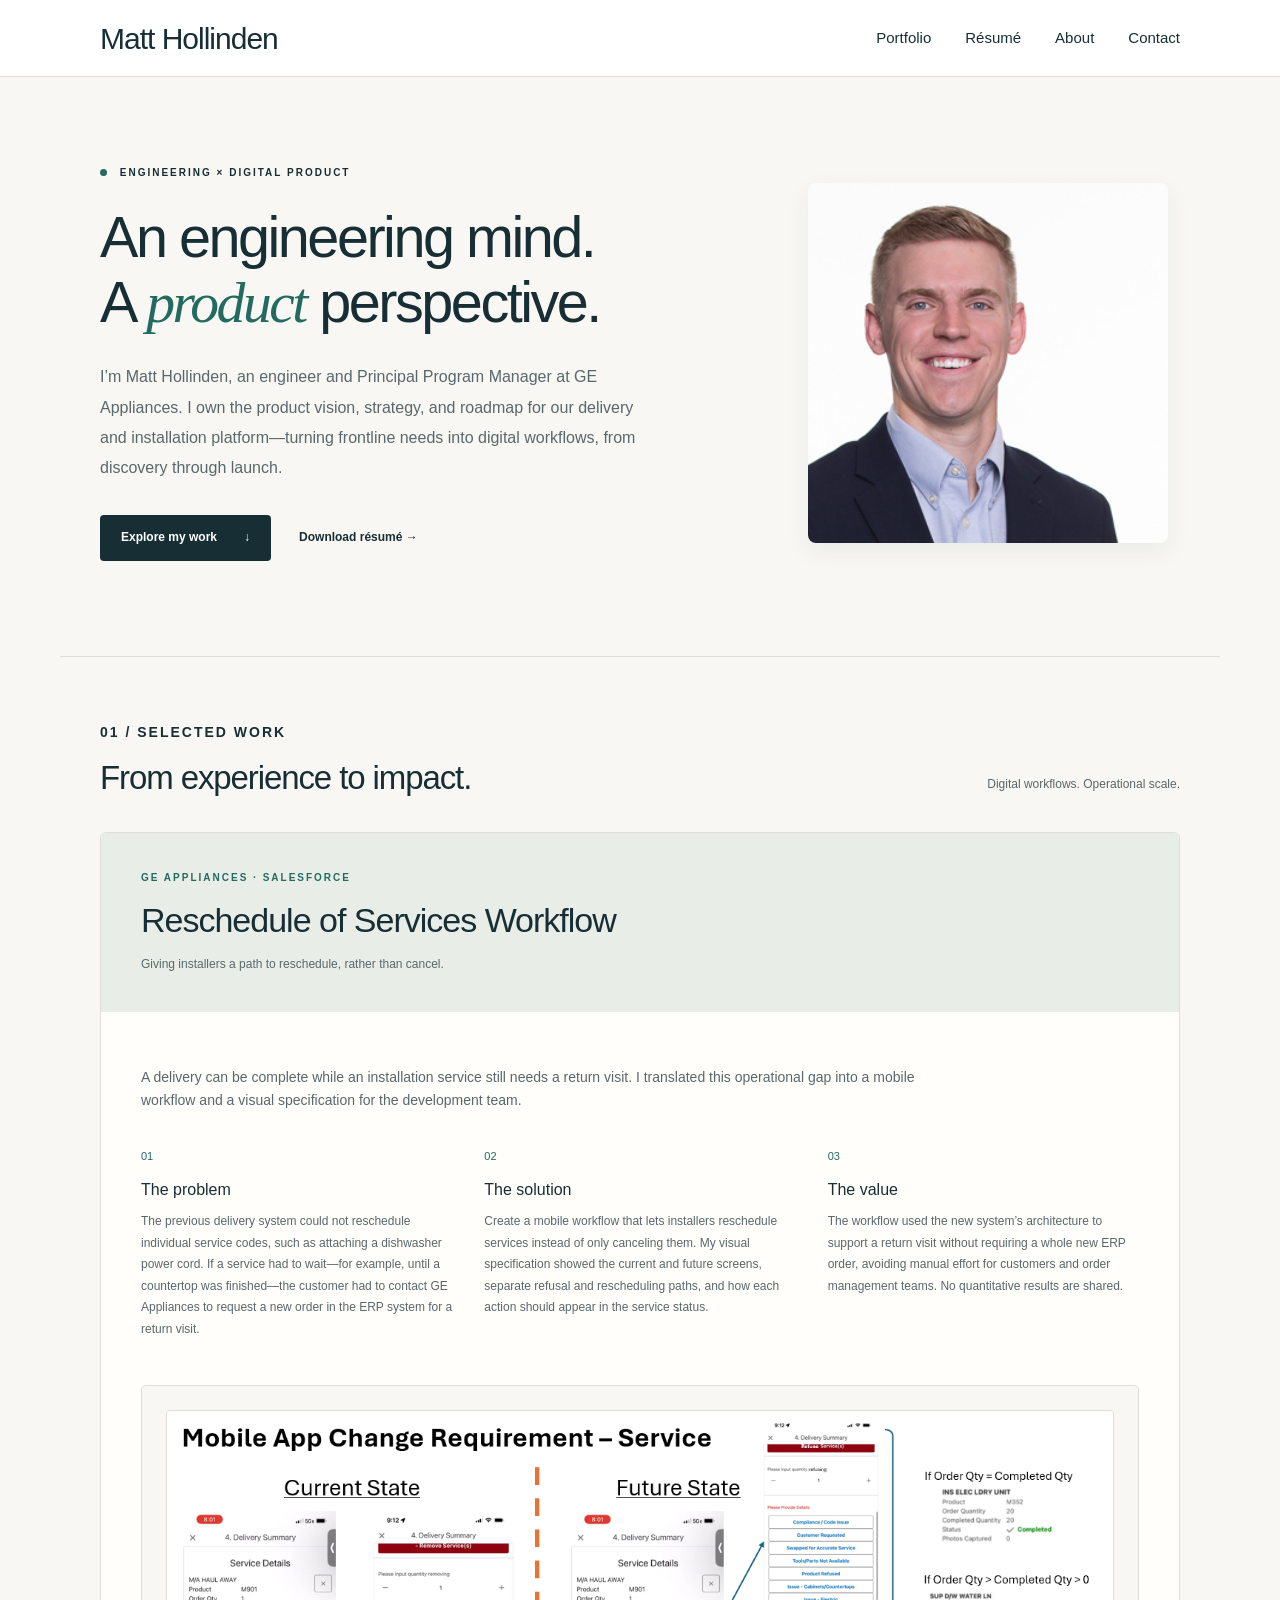
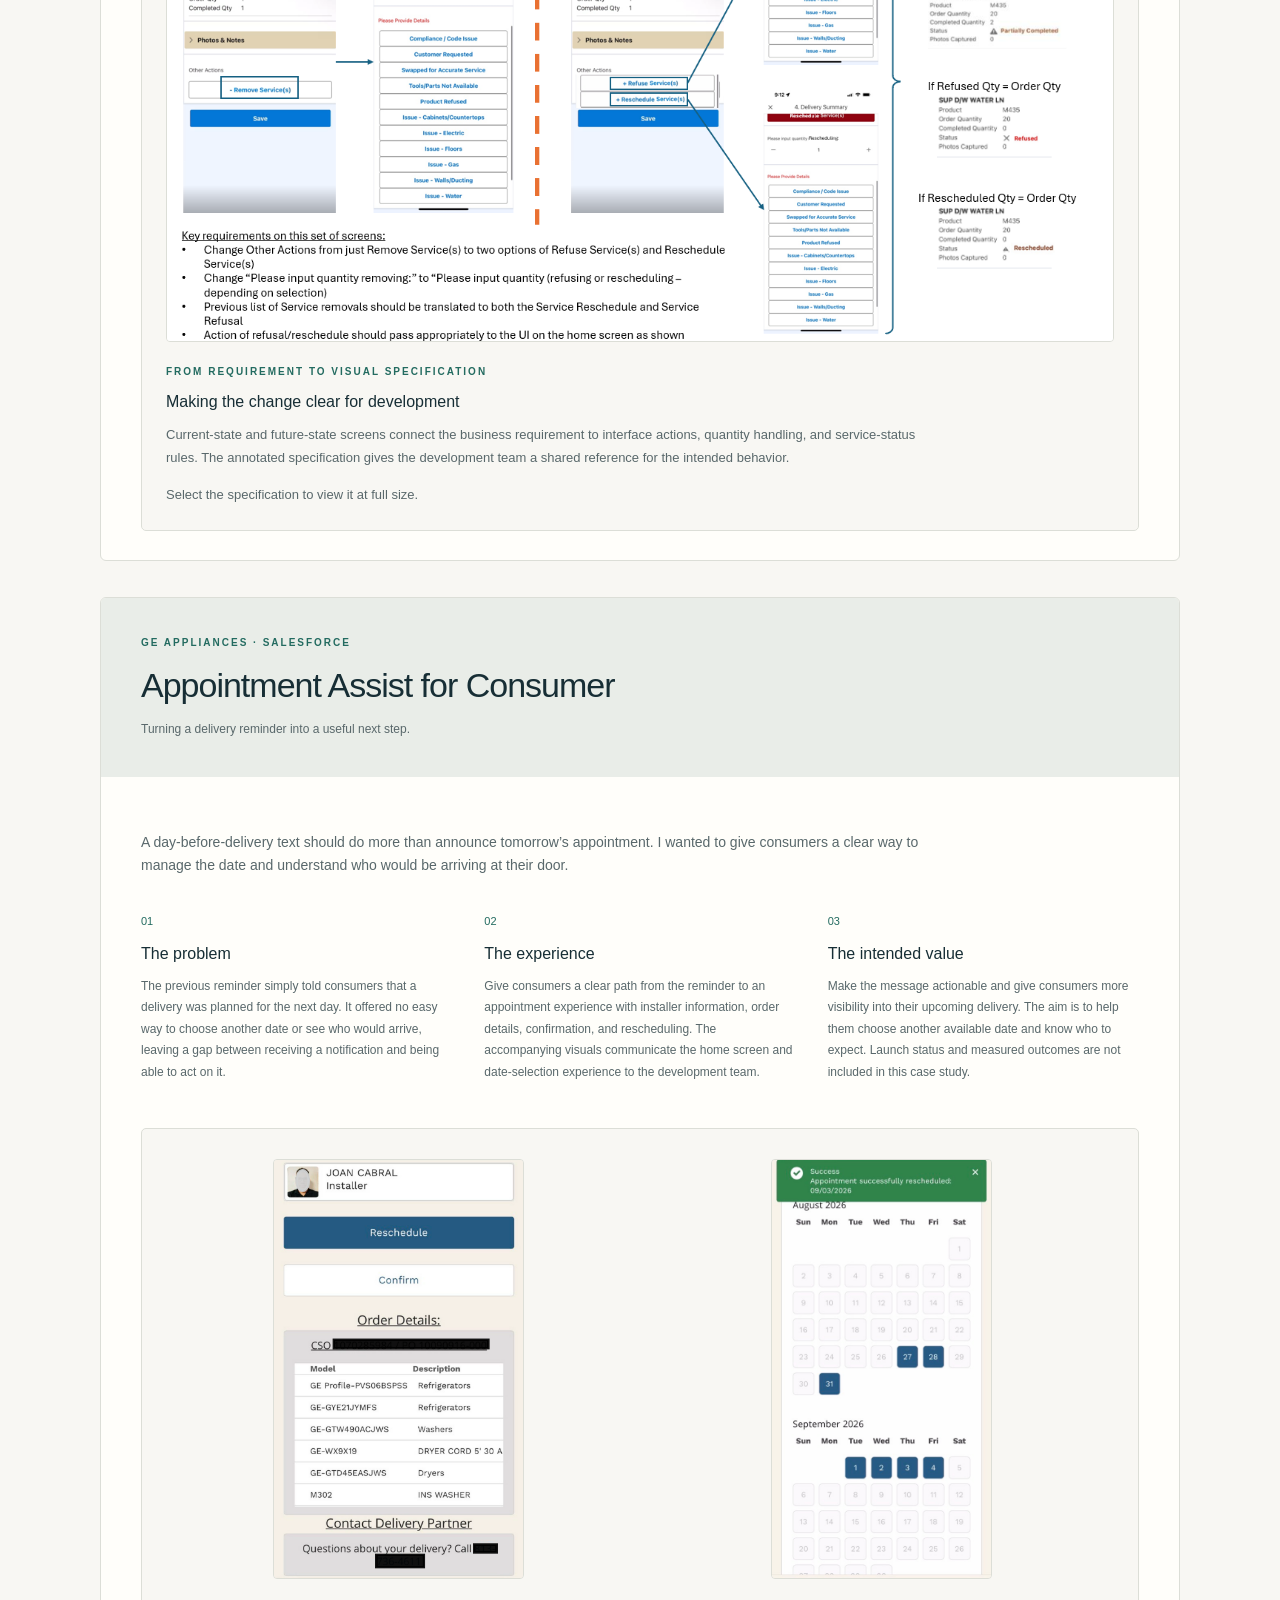
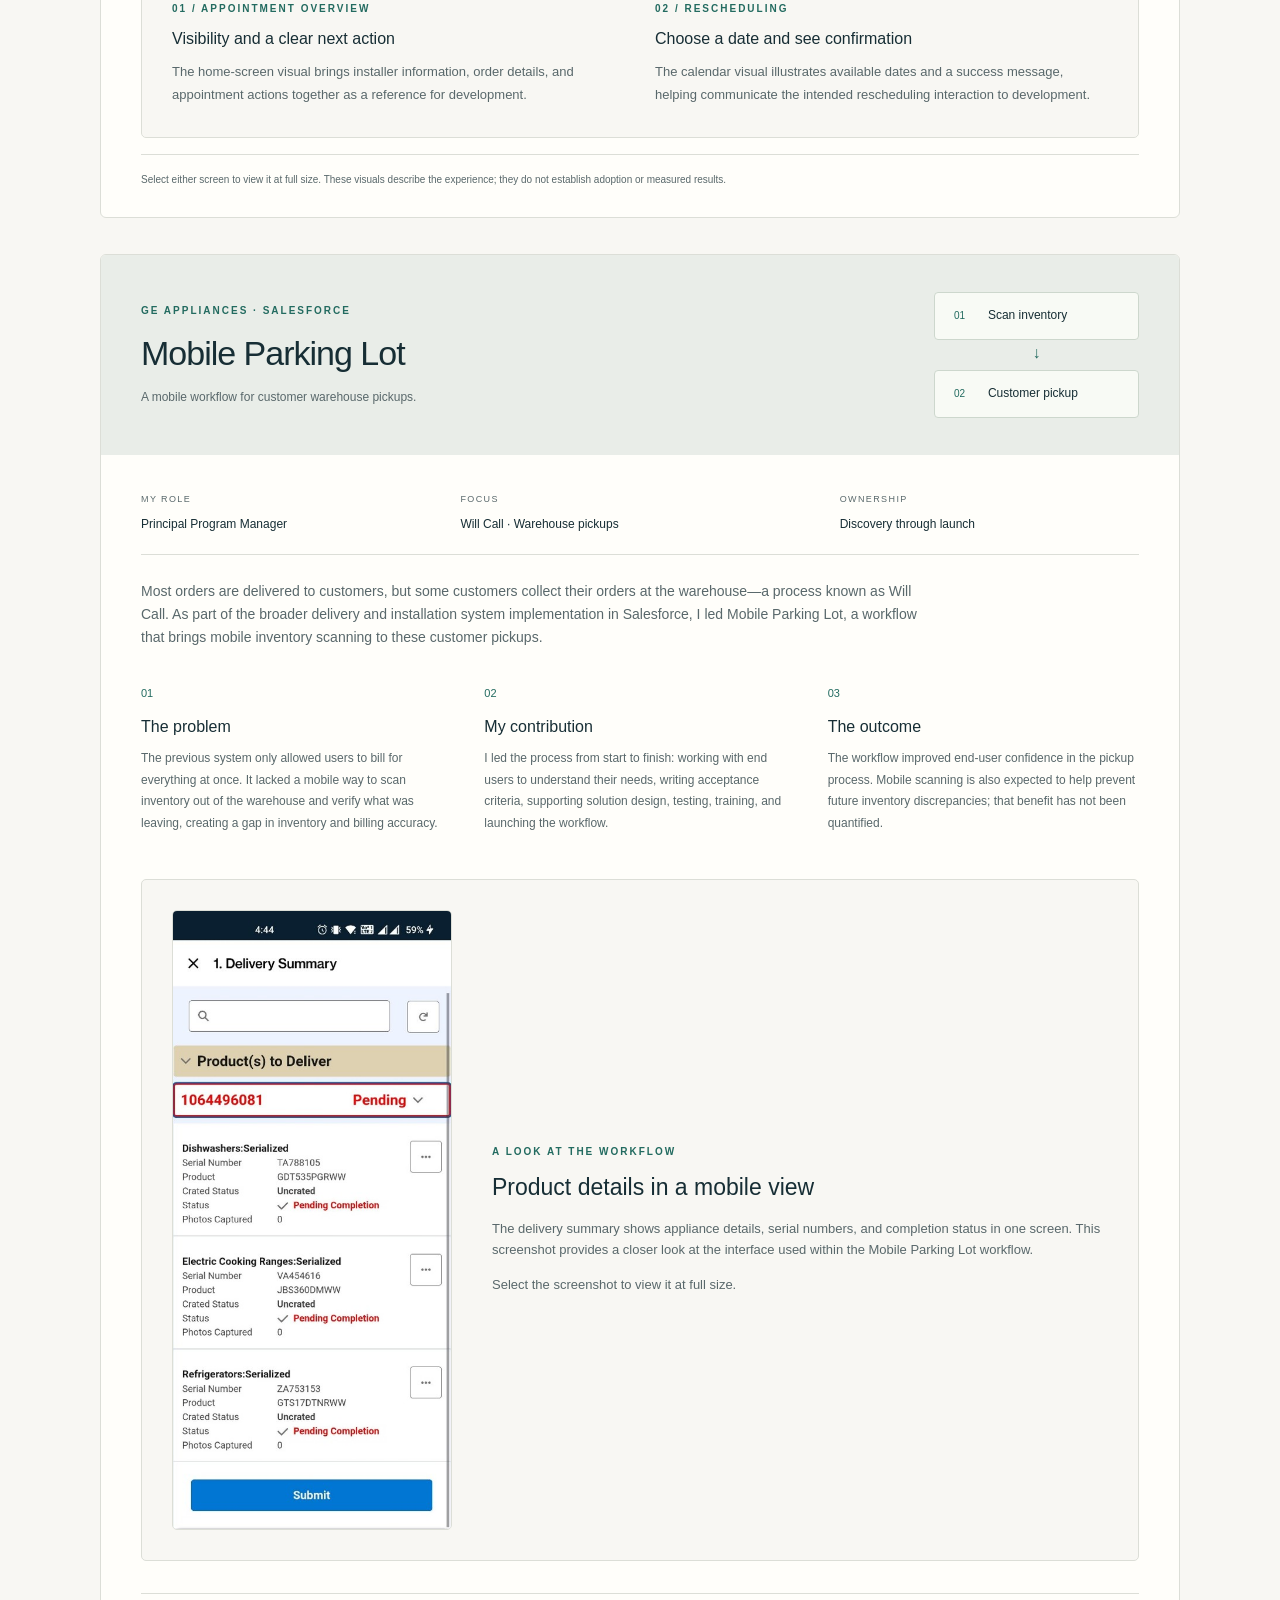
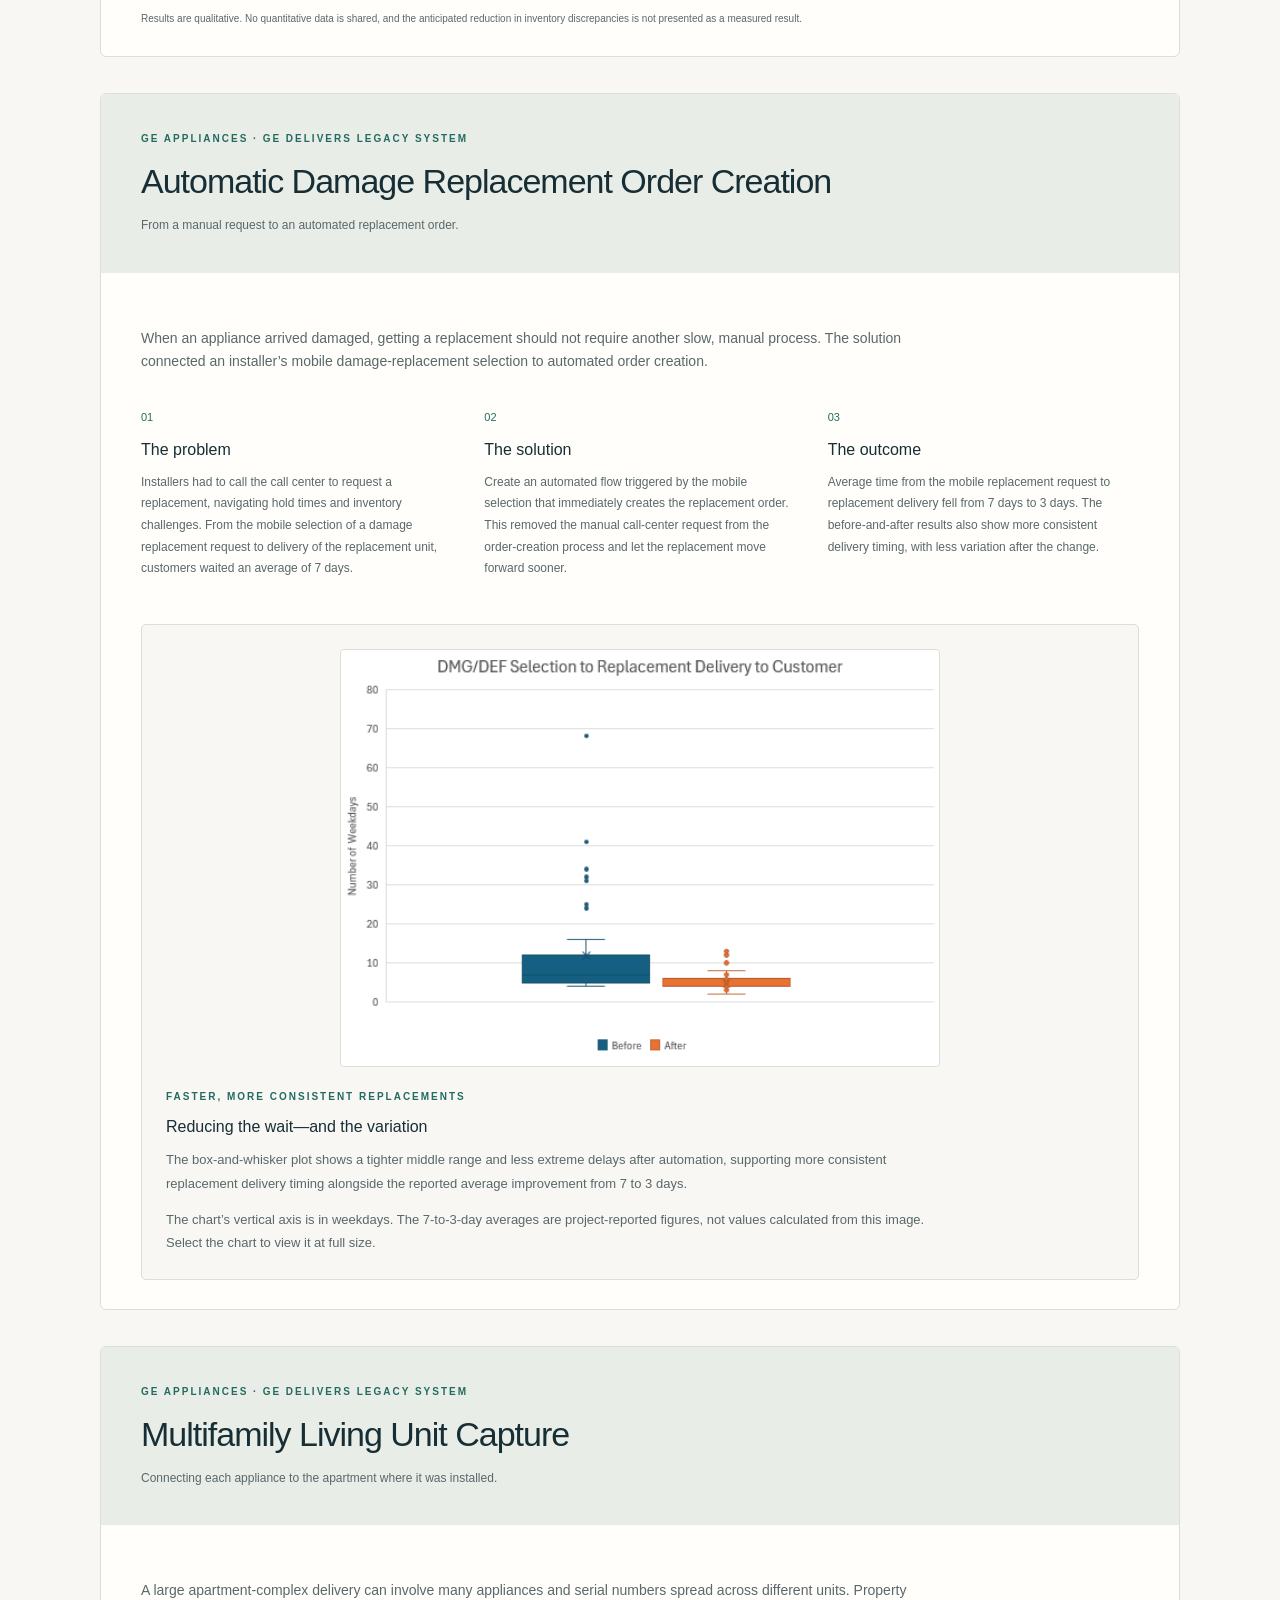
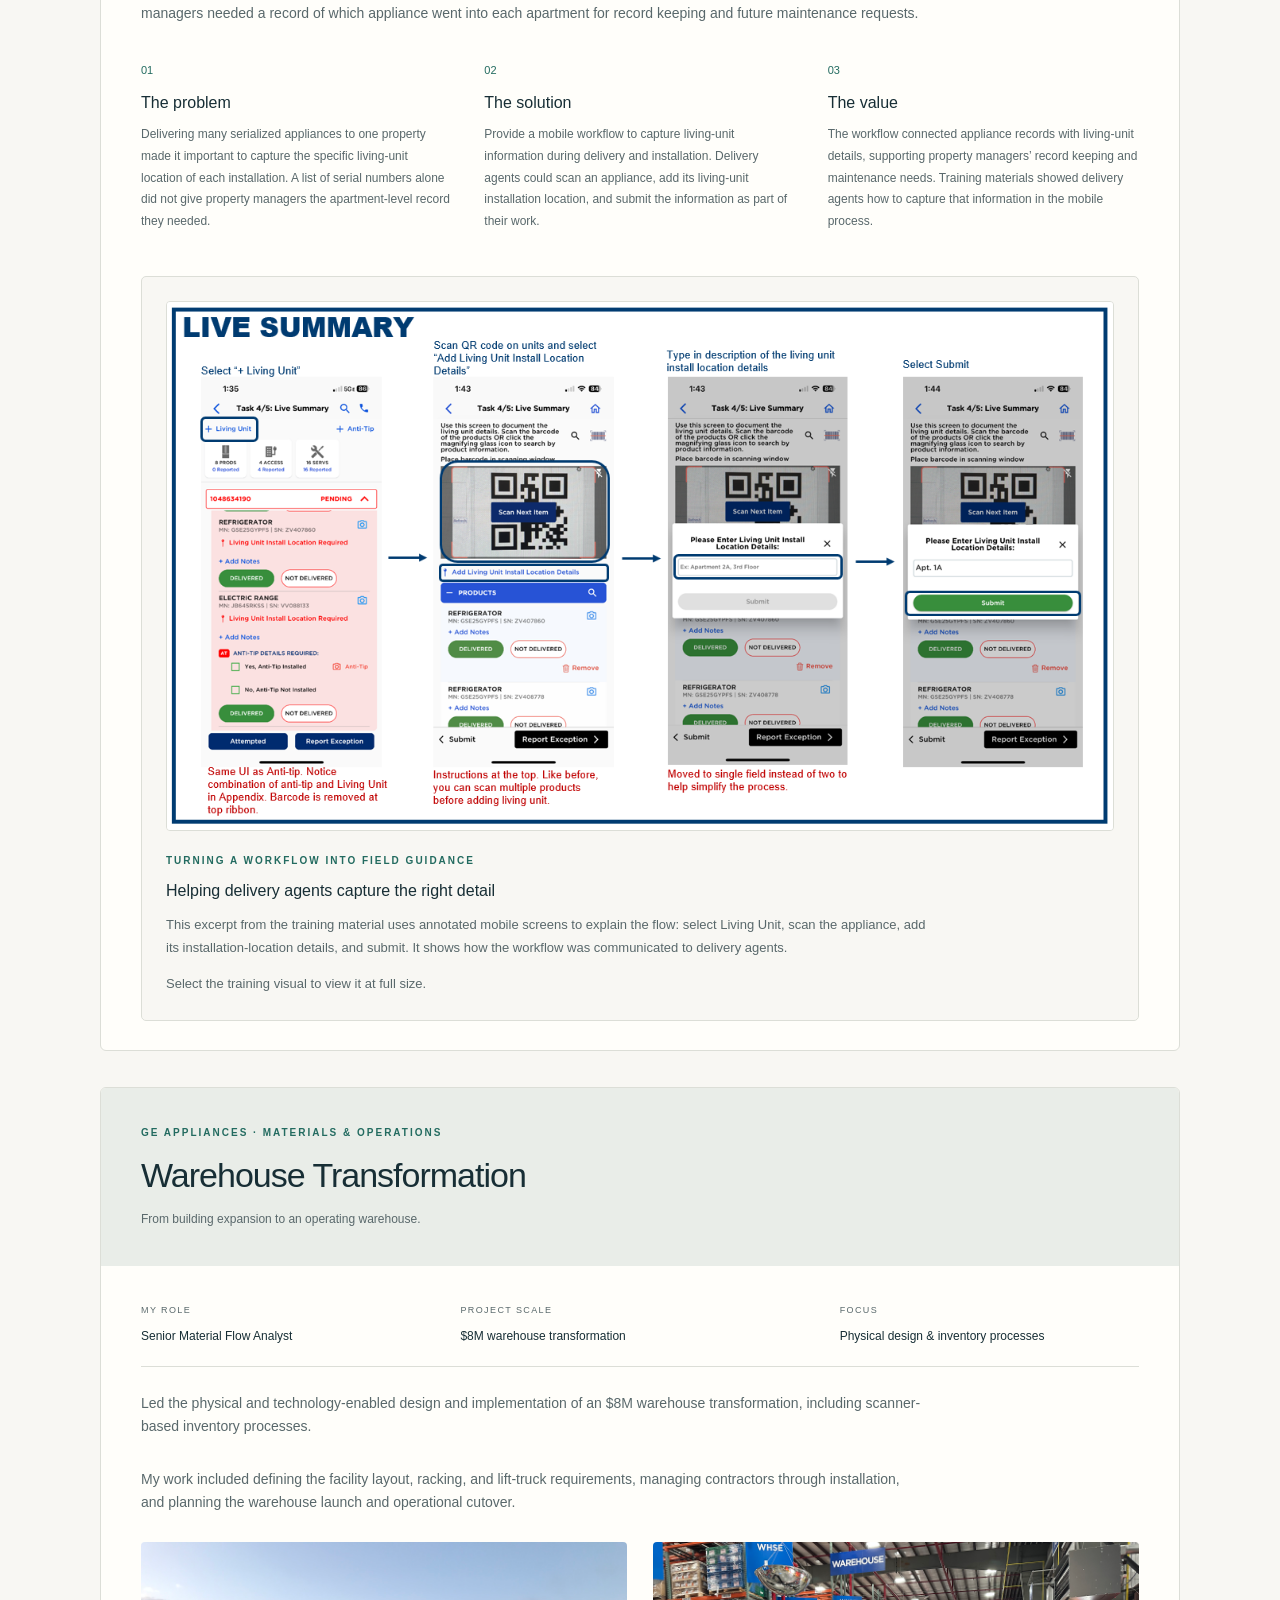
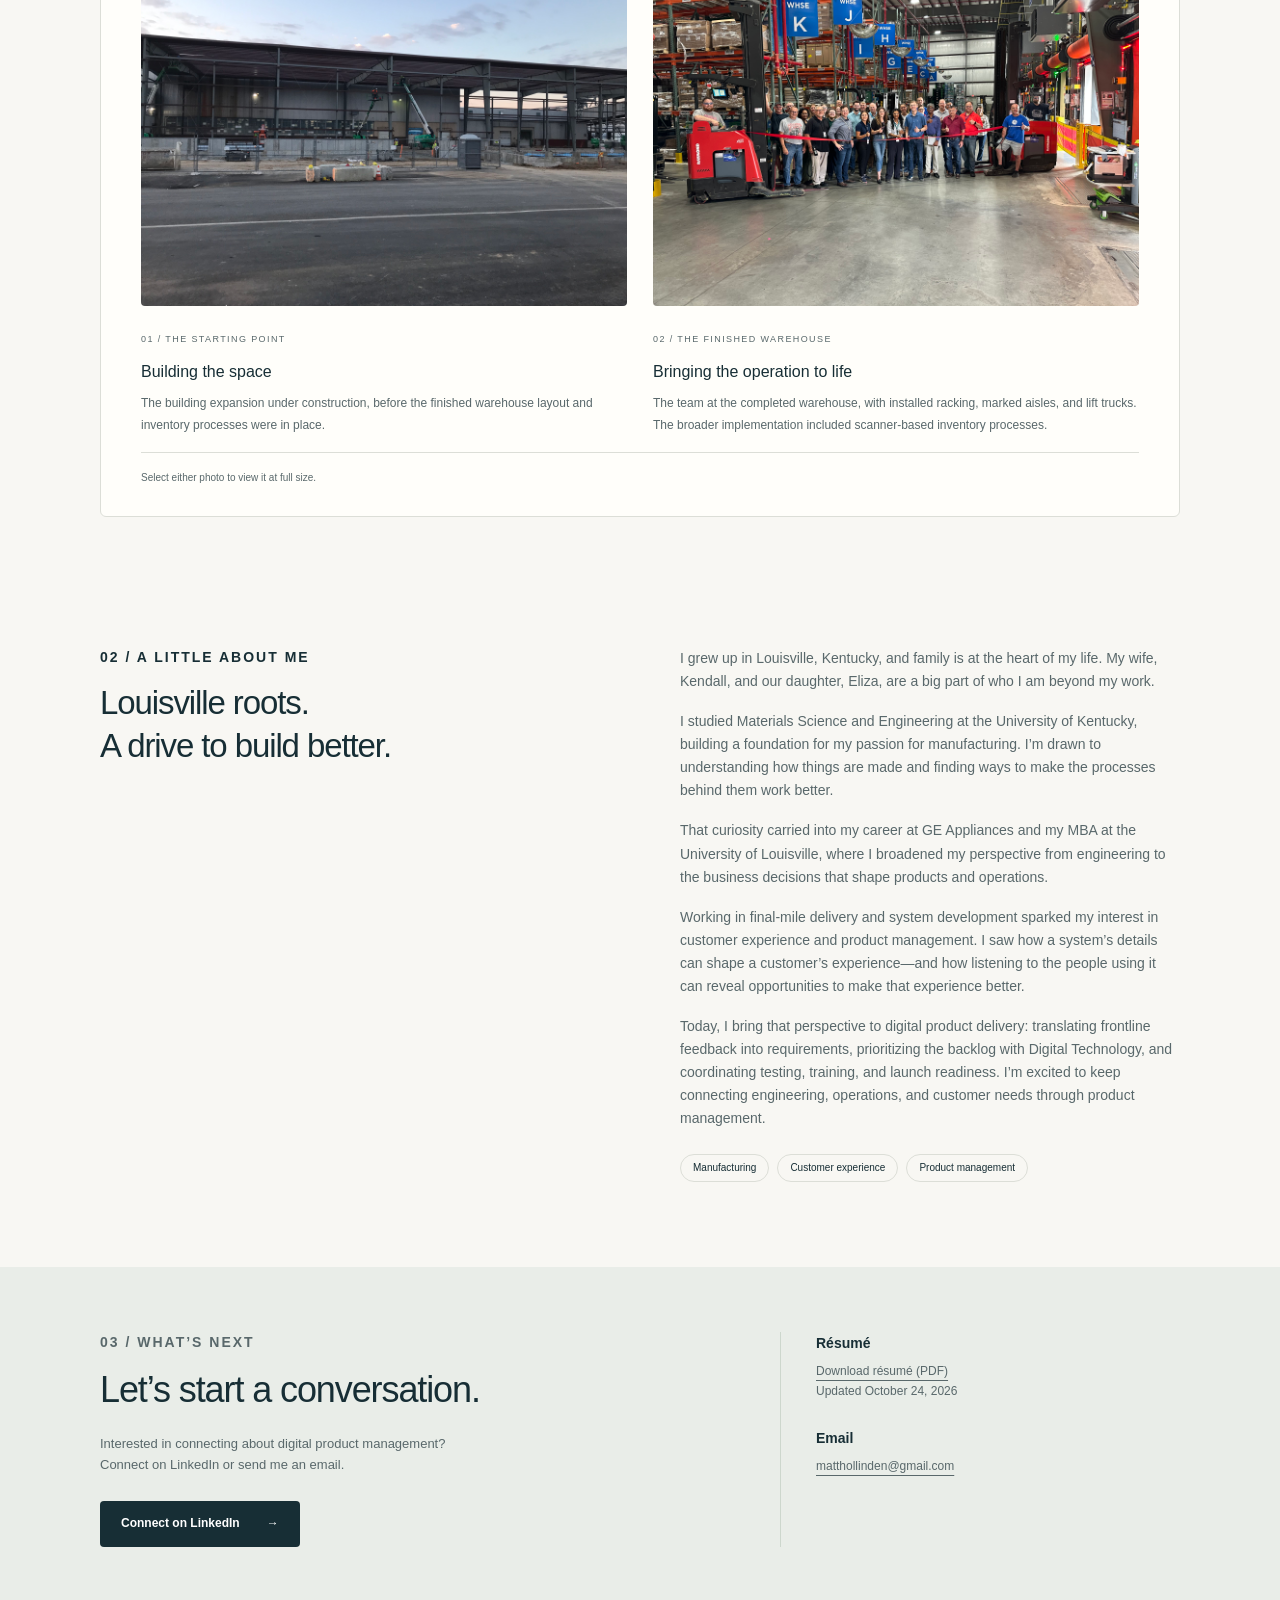
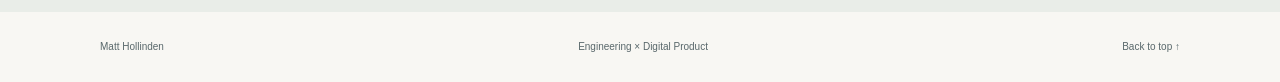
==== index.html @ c76e2526 "Revamp About Me with family, Louisville roots, and product journey" ====
<!doctype html>
<html lang="en">
<head>
  <meta charset="utf-8">
  <meta name="viewport" content="width=device-width, initial-scale=1">
  <meta name="description" content="Matt Hollinden — engineer and Principal Program Manager at GE Appliances, exploring digital product management.">
  <title>Matt Hollinden · Digital Product Management</title>
  <link rel="stylesheet" href="styles.css">
</head>
<body>
  <header class="site-header">
    <div class="header-inner wrap">
      <a class="wordmark" href="#home" aria-label="Matt Hollinden home">Matt Hollinden</a>
      <nav aria-label="Main navigation"><a href="#work">Portfolio</a><a href="assets/matt-hollinden-resume.pdf" download>Résumé</a><a href="#about">About</a><a href="#contact">Contact</a></nav>
    </div>
  </header>
  <main id="home">
    <section class="hero wrap" aria-labelledby="intro-title">
      <div class="hero-copy"><p class="eyebrow"><span class="dot"></span> ENGINEERING × DIGITAL PRODUCT</p>
        <h1 id="intro-title">An engineering mind.<br>A <em>product</em> perspective.</h1>
        <p class="intro">I’m Matt Hollinden, an engineer and Principal Program Manager at GE Appliances. I own the product vision, strategy, and roadmap for our delivery and installation platform—turning frontline needs into digital workflows, from discovery through launch.</p>
        <div class="actions"><a class="button" href="#work">Explore my work <span aria-hidden="true">↓</span></a><a class="text-link" href="assets/matt-hollinden-resume.pdf" download>Download résumé <span aria-hidden="true">→</span></a></div>
      </div>
      <img class="hero-headshot" src="assets/matt-hollinden-headshot.jpg" alt="Matt Hollinden’s professional headshot" width="300" height="300" fetchpriority="high">
    </section>
    <section class="work section wrap" id="work" aria-labelledby="work-title">
      <div class="section-heading"><div><p class="eyebrow">01 / SELECTED WORK</p><h2 id="work-title">From experience to impact.</h2></div><p>Digital workflows. Operational scale.</p></div>
      <article class="case-study salesforce-project" aria-labelledby="services-title">
        <div class="case-banner"><div><p class="eyebrow">GE APPLIANCES · SALESFORCE</p><h3 id="services-title">Reschedule of Services Workflow</h3><p>Giving installers a path to reschedule, rather than cancel.</p></div></div>
        <div class="case-content">
          <p class="case-summary">A delivery can be complete while an installation service still needs a return visit. I translated this operational gap into a mobile workflow and a visual specification for the development team.</p>
          <div class="case-grid">
            <section><span class="step">01</span><h4>The problem</h4><p class="placeholder">The previous delivery system could not reschedule individual service codes, such as attaching a dishwasher power cord. If a service had to wait—for example, until a countertop was finished—the customer had to contact GE Appliances to request a new order in the ERP system for a return visit.</p></section>
            <section><span class="step">02</span><h4>The solution</h4><p class="placeholder">Create a mobile workflow that lets installers reschedule services instead of only canceling them. My visual specification showed the current and future screens, separate refusal and rescheduling paths, and how each action should appear in the service status.</p></section>
            <section><span class="step">03</span><h4>The value</h4><p class="placeholder">The workflow used the new system’s architecture to support a return visit without requiring a whole new ERP order, avoiding manual effort for customers and order management teams. No quantitative results are shared.</p></section>
          </div>
          <figure class="specification-figure">
            <a href="assets/reschedule-services-spec.png" target="_blank" rel="noopener" aria-label="View full-size Reschedule of Services visual specification"><img src="assets/reschedule-services-spec.png" alt="Visual specification comparing current and future mobile service workflows, with annotated refusal and rescheduling paths and resulting service statuses" width="1278" height="716" loading="lazy"></a>
            <figcaption><p class="eyebrow">FROM REQUIREMENT TO VISUAL SPECIFICATION</p><h4>Making the change clear for development</h4><p>Current-state and future-state screens connect the business requirement to interface actions, quantity handling, and service-status rules. The annotated specification gives the development team a shared reference for the intended behavior.</p><p class="screenshot-hint">Select the specification to view it at full size.</p></figcaption>
          </figure>
        </div>
      </article>
      <article class="case-study salesforce-project" aria-labelledby="appointment-title">
        <div class="case-banner"><div><p class="eyebrow">GE APPLIANCES · SALESFORCE</p><h3 id="appointment-title">Appointment Assist for Consumer</h3><p>Turning a delivery reminder into a useful next step.</p></div></div>
        <div class="case-content">
          <p class="case-summary">A day-before-delivery text should do more than announce tomorrow’s appointment. I wanted to give consumers a clear way to manage the date and understand who would be arriving at their door.</p>
          <div class="case-grid">
            <section><span class="step">01</span><h4>The problem</h4><p class="placeholder">The previous reminder simply told consumers that a delivery was planned for the next day. It offered no easy way to choose another date or see who would arrive, leaving a gap between receiving a notification and being able to act on it.</p></section>
            <section><span class="step">02</span><h4>The experience</h4><p class="placeholder">Give consumers a clear path from the reminder to an appointment experience with installer information, order details, confirmation, and rescheduling. The accompanying visuals communicate the home screen and date-selection experience to the development team.</p></section>
            <section><span class="step">03</span><h4>The intended value</h4><p class="placeholder">Make the message actionable and give consumers more visibility into their upcoming delivery. The aim is to help them choose another available date and know who to expect. Launch status and measured outcomes are not included in this case study.</p></section>
          </div>
          <div class="appointment-gallery">
            <figure><a href="assets/appointment-assist-home.png" target="_blank" rel="noopener" aria-label="View full-size Appointment Assist home screen"><img src="assets/appointment-assist-home.png" alt="Appointment Assist home screen showing installer information, Reschedule and Confirm actions, order details, and delivery partner contact information" width="387" height="651" loading="lazy"></a><figcaption><p class="eyebrow">01 / APPOINTMENT OVERVIEW</p><h4>Visibility and a clear next action</h4><p>The home-screen visual brings installer information, order details, and appointment actions together as a reference for development.</p></figcaption></figure>
            <figure><a href="assets/appointment-assist-reschedule.jpg" target="_blank" rel="noopener" aria-label="View full-size Appointment Assist rescheduling screen"><img src="assets/appointment-assist-reschedule.jpg" alt="Appointment rescheduling calendar with available dates highlighted and a success message illustrating confirmation of a new appointment date" width="538" height="1024" loading="lazy"></a><figcaption><p class="eyebrow">02 / RESCHEDULING</p><h4>Choose a date and see confirmation</h4><p>The calendar visual illustrates available dates and a success message, helping communicate the intended rescheduling interaction to development.</p></figcaption></figure>
          </div>
          <p class="editor-note">Select either screen to view it at full size. These visuals describe the experience; they do not establish adoption or measured results.</p>
        </div>
      </article>
      <article class="case-study">
        <div class="case-banner"><div><p class="eyebrow">GE APPLIANCES · SALESFORCE</p><h3>Mobile Parking Lot</h3><p>A mobile workflow for customer warehouse pickups.</p></div><div class="workflow" aria-label="Mobile scanning for customer pickups"><span>01 <strong>Scan inventory</strong></span><span class="flow-arrow" aria-hidden="true">↓</span><span>02 <strong>Customer pickup</strong></span></div></div>
        <div class="case-content"><div class="case-meta"><div><span class="label">MY ROLE</span><p>Principal Program Manager</p></div><div><span class="label">FOCUS</span><p>Will Call · Warehouse pickups</p></div><div><span class="label">OWNERSHIP</span><p>Discovery through launch</p></div></div>
          <p class="case-summary">Most orders are delivered to customers, but some customers collect their orders at the warehouse—a process known as Will Call. As part of the broader delivery and installation system implementation in Salesforce, I led Mobile Parking Lot, a workflow that brings mobile inventory scanning to these customer pickups.</p>
          <div class="case-grid"><section><span class="step">01</span><h4>The problem</h4><p class="placeholder">The previous system only allowed users to bill for everything at once. It lacked a mobile way to scan inventory out of the warehouse and verify what was leaving, creating a gap in inventory and billing accuracy.</p></section><section><span class="step">02</span><h4>My contribution</h4><p class="placeholder">I led the process from start to finish: working with end users to understand their needs, writing acceptance criteria, supporting solution design, testing, training, and launching the workflow.</p></section><section><span class="step">03</span><h4>The outcome</h4><p class="placeholder">The workflow improved end-user confidence in the pickup process. Mobile scanning is also expected to help prevent future inventory discrepancies; that benefit has not been quantified.</p></section></div>
          <figure class="mobile-workflow-figure">
            <a href="assets/mobile-parking-lot.jpg" target="_blank" rel="noopener" aria-label="View full-size Mobile Parking Lot delivery summary screenshot"><img src="assets/mobile-parking-lot.jpg" alt="Mobile delivery summary listing serialized appliances, serial numbers, pending completion statuses, and a Submit button" width="474" height="1054" loading="lazy"></a>
            <figcaption><p class="eyebrow">A LOOK AT THE WORKFLOW</p><h4>Product details in a mobile view</h4><p>The delivery summary shows appliance details, serial numbers, and completion status in one screen. This screenshot provides a closer look at the interface used within the Mobile Parking Lot workflow.</p><p class="screenshot-hint">Select the screenshot to view it at full size.</p></figcaption>
          </figure>
          <p class="editor-note">Results are qualitative. No quantitative data is shared, and the anticipated reduction in inventory discrepancies is not presented as a measured result.</p>
        </div>
      </article>
      <article class="case-study legacy-project" aria-labelledby="replacement-title">
        <div class="case-banner"><div><p class="eyebrow">GE APPLIANCES · GE DELIVERS LEGACY SYSTEM</p><h3 id="replacement-title">Automatic Damage Replacement Order Creation</h3><p>From a manual request to an automated replacement order.</p></div></div>
        <div class="case-content">
          <p class="case-summary">When an appliance arrived damaged, getting a replacement should not require another slow, manual process. The solution connected an installer’s mobile damage-replacement selection to automated order creation.</p>
          <div class="case-grid">
            <section><span class="step">01</span><h4>The problem</h4><p class="placeholder">Installers had to call the call center to request a replacement, navigating hold times and inventory challenges. From the mobile selection of a damage replacement request to delivery of the replacement unit, customers waited an average of 7 days.</p></section>
            <section><span class="step">02</span><h4>The solution</h4><p class="placeholder">Create an automated flow triggered by the mobile selection that immediately creates the replacement order. This removed the manual call-center request from the order-creation process and let the replacement move forward sooner.</p></section>
            <section><span class="step">03</span><h4>The outcome</h4><p class="placeholder">Average time from the mobile replacement request to replacement delivery fell from 7 days to 3 days. The before-and-after results also show more consistent delivery timing, with less variation after the change.</p></section>
          </div>
          <figure class="specification-figure replacement-results">
            <a href="assets/auto-replacement-results.png" target="_blank" rel="noopener" aria-label="View full-size automatic replacement results box-and-whisker plot"><img src="assets/auto-replacement-results.png" alt="Before-and-after box-and-whisker plot of weekdays from damage or defect selection to replacement delivery, showing a tighter distribution and fewer extreme delays after the change" width="536" height="373" loading="lazy"></a>
            <figcaption><p class="eyebrow">FASTER, MORE CONSISTENT REPLACEMENTS</p><h4>Reducing the wait—and the variation</h4><p>The box-and-whisker plot shows a tighter middle range and less extreme delays after automation, supporting more consistent replacement delivery timing alongside the reported average improvement from 7 to 3 days.</p><p class="screenshot-hint">The chart’s vertical axis is in weekdays. The 7-to-3-day averages are project-reported figures, not values calculated from this image. Select the chart to view it at full size.</p></figcaption>
          </figure>
        </div>
      </article>
      <article class="case-study legacy-project" aria-labelledby="multifamily-title">
        <div class="case-banner"><div><p class="eyebrow">GE APPLIANCES · GE DELIVERS LEGACY SYSTEM</p><h3 id="multifamily-title">Multifamily Living Unit Capture</h3><p>Connecting each appliance to the apartment where it was installed.</p></div></div>
        <div class="case-content">
          <p class="case-summary">A large apartment-complex delivery can involve many appliances and serial numbers spread across different units. Property managers needed a record of which appliance went into each apartment for record keeping and future maintenance requests.</p>
          <div class="case-grid">
            <section><span class="step">01</span><h4>The problem</h4><p class="placeholder">Delivering many serialized appliances to one property made it important to capture the specific living-unit location of each installation. A list of serial numbers alone did not give property managers the apartment-level record they needed.</p></section>
            <section><span class="step">02</span><h4>The solution</h4><p class="placeholder">Provide a mobile workflow to capture living-unit information during delivery and installation. Delivery agents could scan an appliance, add its living-unit installation location, and submit the information as part of their work.</p></section>
            <section><span class="step">03</span><h4>The value</h4><p class="placeholder">The workflow connected appliance records with living-unit details, supporting property managers’ record keeping and maintenance needs. Training materials showed delivery agents how to capture that information in the mobile process.</p></section>
          </div>
          <figure class="specification-figure">
            <a href="assets/multifamily-living-unit-training.png" target="_blank" rel="noopener" aria-label="View full-size Multifamily Living Unit Capture training workflow"><img src="assets/multifamily-living-unit-training.png" alt="Annotated delivery-agent training sequence showing Living Unit selection, appliance scanning, entry of living-unit installation details, and submission" width="1190" height="664" loading="lazy"></a>
            <figcaption><p class="eyebrow">TURNING A WORKFLOW INTO FIELD GUIDANCE</p><h4>Helping delivery agents capture the right detail</h4><p>This excerpt from the training material uses annotated mobile screens to explain the flow: select Living Unit, scan the appliance, add its installation-location details, and submit. It shows how the workflow was communicated to delivery agents.</p><p class="screenshot-hint">Select the training visual to view it at full size.</p></figcaption>
          </figure>
        </div>
      </article>
      <article class="case-study warehouse-project" aria-labelledby="warehouse-title">
        <div class="case-banner"><div><p class="eyebrow">GE APPLIANCES · MATERIALS & OPERATIONS</p><h3 id="warehouse-title">Warehouse Transformation</h3><p>From building expansion to an operating warehouse.</p></div></div>
        <div class="case-content">
          <div class="case-meta"><div><span class="label">MY ROLE</span><p>Senior Material Flow Analyst</p></div><div><span class="label">PROJECT SCALE</span><p>$8M warehouse transformation</p></div><div><span class="label">FOCUS</span><p>Physical design & inventory processes</p></div></div>
          <p class="case-summary">Led the physical and technology-enabled design and implementation of an $8M warehouse transformation, including scanner-based inventory processes.</p>
          <p class="warehouse-detail">My work included defining the facility layout, racking, and lift-truck requirements, managing contractors through installation, and planning the warehouse launch and operational cutover.</p>
          <div class="warehouse-gallery">
            <figure><a href="assets/warehouse-expansion.jpg" target="_blank" rel="noopener" aria-label="View full-size photo of the warehouse expansion under construction"><img src="assets/warehouse-expansion.jpg" alt="Warehouse building expansion under construction, with exposed steel framing and construction lifts" width="4032" height="3024" loading="lazy"></a><figcaption><span class="label">01 / THE STARTING POINT</span><h4>Building the space</h4><p>The building expansion under construction, before the finished warehouse layout and inventory processes were in place.</p></figcaption></figure>
            <figure><a href="assets/warehouse-completed.jpg" target="_blank" rel="noopener" aria-label="View full-size photo of the completed warehouse and team"><img src="assets/warehouse-completed.jpg" alt="Team gathered for a ribbon cutting inside the completed warehouse, with stocked racks, aisle signs, and lift trucks" width="4032" height="3024" loading="lazy"></a><figcaption><span class="label">02 / THE FINISHED WAREHOUSE</span><h4>Bringing the operation to life</h4><p>The team at the completed warehouse, with installed racking, marked aisles, and lift trucks. The broader implementation included scanner-based inventory processes.</p></figcaption></figure>
          </div>
          <p class="editor-note">Select either photo to view it at full size.</p>
        </div>
      </article>
    </section>
    <section class="about section wrap" id="about" aria-labelledby="about-title">
      <div><p class="eyebrow">02 / A LITTLE ABOUT ME</p><h2 id="about-title">Louisville roots.<br>A drive to build better.</h2></div>
      <div class="about-copy">
        <p>I grew up in Louisville, Kentucky, and family is at the heart of my life. My wife, Kendall, and our daughter, Eliza, are a big part of who I am beyond my work.</p>
        <p>I studied Materials Science and Engineering at the University of Kentucky, building a foundation for my passion for manufacturing. I’m drawn to understanding how things are made and finding ways to make the processes behind them work better.</p>
        <p>That curiosity carried into my career at GE Appliances and my MBA at the University of Louisville, where I broadened my perspective from engineering to the business decisions that shape products and operations.</p>
        <p>Working in final-mile delivery and system development sparked my interest in customer experience and product management. I saw how a system’s details can shape a customer’s experience—and how listening to the people using it can reveal opportunities to make that experience better.</p>
        <p>Today, I bring that perspective to digital product delivery: translating frontline feedback into requirements, prioritizing the backlog with Digital Technology, and coordinating testing, training, and launch readiness. I’m excited to keep connecting engineering, operations, and customer needs through product management.</p>
        <div class="tags"><span>Manufacturing</span><span>Customer experience</span><span>Product management</span></div>
      </div>
    </section>
    <section class="contact section" id="contact" aria-labelledby="contact-title"><div class="wrap contact-inner"><div><p class="eyebrow">03 / WHAT’S NEXT</p><h2 id="contact-title">Let’s start a conversation.</h2><p>Interested in connecting about digital product management?<br>Connect on LinkedIn or send me an email.</p><a class="button" href="https://www.linkedin.com/in/matthew-hollinden-69a531a7/" target="_blank" rel="noopener noreferrer">Connect on LinkedIn <span aria-hidden="true">→</span></a></div><div class="resources" id="resume"><div><h3>Résumé</h3><p><a href="assets/matt-hollinden-resume.pdf" download>Download résumé (PDF)</a><br>Updated October 24, 2026</p></div><div><h3>Email</h3><p><a href="mailto:matthollinden@gmail.com">matthollinden@gmail.com</a></p></div></div></div></section>
  </main>
  <footer class="wrap"><span>Matt Hollinden</span><span>Engineering × Digital Product</span><a href="#home">Back to top ↑</a></footer>
</body>
</html>
---- styles.css ----
:root{--paper:#f8f7f3;--ink:#172e35;--muted:#59686b;--teal:#236b60;--line:#dcded7;--mint:#e4ece5}*{box-sizing:border-box}html{scroll-behavior:smooth;scroll-padding-top:30px}body{margin:0;background:var(--paper);color:var(--ink);font-family:Arial,Helvetica,sans-serif;font-size:16px;line-height:1.65}a{color:inherit;text-underline-offset:5px}a:focus-visible{outline:3px solid var(--teal);outline-offset:6px} .wrap{max-width:1160px;margin:auto;padding-left:40px;padding-right:40px}.site-header{background:#fff;border-bottom:1px solid var(--line)}.header-inner{min-height:76px;display:flex;align-items:center;justify-content:space-between;gap:32px}.wordmark{font-family:Arial,Helvetica,sans-serif;font-size:30px;font-style:normal;font-weight:500;text-decoration:none;letter-spacing:-1px;white-space:nowrap;line-height:1.3}nav{display:flex;align-items:center;gap:34px}nav a{font-size:15px;text-decoration:none;padding:12px 0}nav a:hover,.text-link:hover{color:var(--teal)}.hero{display:grid;grid-template-columns:1.65fr 1fr;gap:65px;align-items:center;padding-top:88px;padding-bottom:95px}.eyebrow{font-size:10px;font-weight:700;letter-spacing:2px;margin:0 0 25px;line-height:1.5}.dot{display:inline-block;width:7px;height:7px;border-radius:50%;background:var(--teal);margin-right:8px}h1,h2,h3,h4,p{margin-top:0}h1{font-size:clamp(38px,4.5vw,58px);letter-spacing:-2.5px;line-height:1.13;font-weight:500;margin-bottom:27px}h1 em{font-family:Georgia,serif;font-weight:400;color:var(--teal)}.intro{font-size:16px;color:var(--muted);max-width:560px;line-height:1.9}.actions{display:flex;align-items:center;gap:28px;margin-top:31px}.button{display:inline-flex;gap:27px;justify-content:space-between;align-items:center;padding:13px 21px;background:var(--ink);color:white;border-radius:4px;text-decoration:none;font-size:12px;font-weight:600}.button:hover{background:var(--teal)}.text-link{font-size:12px;font-weight:600;text-decoration:none}.hero-headshot{display:block;width:100%;max-width:360px;height:auto;aspect-ratio:1;object-fit:contain;justify-self:center;border-radius:8px;box-shadow:0 8px 25px #172e3510}.section{padding-top:65px;padding-bottom:65px}.work{border-top:1px solid var(--line)}.section-heading{display:flex;justify-content:space-between;align-items:end;margin-bottom:33px}.section-heading .eyebrow,.about .eyebrow,.contact .eyebrow{font-size:14px;margin-bottom:14px}h2{font-size:33px;font-weight:500;letter-spacing:-1.1px;line-height:1.3;margin-bottom:0}.section-heading>p{font-size:12px;color:var(--muted);margin-bottom:5px}.case-study{border:1px solid var(--line);border-radius:6px;overflow:hidden;background:#fffefa}.case-banner{padding:37px 40px;background:#e9ede8;display:flex;justify-content:space-between;gap:30px;align-items:center}.case-banner .eyebrow{color:var(--teal);margin-bottom:15px}.case-banner h3{font-size:34px;line-height:1.2;letter-spacing:-1px;font-weight:500;margin-bottom:14px}.case-banner p:last-child{font-size:12px;color:var(--muted);margin-bottom:0}.workflow{min-width:205px;display:flex;flex-direction:column;align-items:center}.workflow>span:not(.flow-arrow){background:#f8faf5;border:1px solid #cdd7cd;padding:13px 19px;width:100%;border-radius:4px;font-size:10px;color:var(--teal)}.workflow strong{margin-left:20px;font-size:12px;color:var(--ink);font-weight:500}.flow-arrow{color:var(--teal);height:30px}.case-content{padding:29px 40px}.case-meta{display:grid;grid-template-columns:1fr 1.2fr 1fr;gap:20px;border-bottom:1px solid var(--line);padding-bottom:19px}.label{font-size:9px;letter-spacing:1.4px;color:var(--muted)}.case-meta p{font-size:12px;margin:5px 0 0}.draft-tag{color:#76511b;background:#f6ecd6;padding:5px 9px;border-radius:3px;font-size:10px}.case-summary{max-width:780px;font-size:14px;margin:25px 0 30px;color:var(--muted)}.case-grid{display:grid;grid-template-columns:repeat(3,1fr);gap:32px}.step{font-size:11px;color:var(--teal)}h4{font-size:16px;font-weight:500;margin:8px 0}.placeholder{color:var(--muted);font-size:12px;line-height:1.8}.editor-note{border-top:1px solid var(--line);padding-top:17px;margin:16px 0 0;color:var(--muted);font-size:10px}.about{display:grid;grid-template-columns:1fr 1fr;gap:80px;padding-bottom:85px}.about-copy p{font-size:14px;color:var(--muted);margin-bottom:17px}.tags{display:flex;gap:8px;flex-wrap:wrap;margin-top:23px}.tags span{font-size:10px;border:1px solid var(--line);border-radius:20px;padding:5px 12px}.contact{background:#e9ede8}.contact-inner{display:grid;grid-template-columns:1.5fr 1fr;gap:80px}.contact h2{font-size:36px;margin-bottom:19px}.contact p{font-size:13px;color:var(--muted);margin-bottom:25px}.resources{border-left:1px solid #cdd7cd;padding-left:35px}.resources h3{font-size:14px;font-weight:600;margin-bottom:7px}.resources p{font-size:12px;max-width:260px}footer{display:flex;justify-content:space-between;gap:20px;padding-top:27px;padding-bottom:27px;font-size:10px;color:var(--muted)}footer a{text-decoration:none}@media(max-width:800px){.wrap{padding-left:24px;padding-right:24px}.hero{gap:30px;grid-template-columns:1.5fr 1fr;padding-top:60px;padding-bottom:65px}h1{letter-spacing:-1.5px}.about{gap:30px}.contact-inner{gap:30px}.case-banner,.case-content{padding:27px}.workflow{min-width:160px}.case-grid{gap:20px}}@media(max-width:600px){.header-inner{min-height:100px;flex-direction:column;justify-content:center;gap:6px;padding-top:12px;padding-bottom:10px}.wordmark{font-size:28px}nav{justify-content:center;gap:25px;flex-wrap:wrap}nav a{font-size:13px;padding:6px 0}.hero{grid-template-columns:1fr;gap:45px;padding-top:45px}.hero-headshot{max-width:300px}.hero h1{font-size:43px}.intro{font-size:15px}.section{padding-top:43px;padding-bottom:43px}.section-heading{display:block}.section-heading>p{margin-top:12px}h2{font-size:29px}.case-banner{display:block}.case-banner h3{font-size:30px}.workflow{margin-top:25px;flex-direction:row;gap:8px}.flow-arrow{transform:rotate(-90deg);height:auto}.workflow>span:not(.flow-arrow){padding:10px;white-space:nowrap}.workflow strong{margin-left:7px}.case-meta{grid-template-columns:1fr;gap:12px}.case-grid,.about,.contact-inner{grid-template-columns:1fr;gap:22px}.case-grid section{border-top:1px solid var(--line);padding-top:15px}.resources{border-left:0;border-top:1px solid #cdd7cd;padding:25px 0 0}.contact h2{font-size:30px}footer{flex-wrap:wrap}footer span:nth-child(2){display:none}}@media(prefers-reduced-motion:reduce){html{scroll-behavior:auto}}

.warehouse-project{margin-top:36px}.warehouse-detail{font-size:14px;color:var(--muted);max-width:780px;margin-bottom:28px}.warehouse-gallery{display:grid;grid-template-columns:1fr 1fr;gap:26px}.warehouse-gallery figure{margin:0;min-width:0}.warehouse-gallery a{display:block;border-radius:4px;overflow:hidden}.warehouse-gallery img{display:block;width:100%;height:auto;aspect-ratio:4/3}.warehouse-gallery figcaption{padding:18px 0 0}.warehouse-gallery figcaption p{font-size:12px;line-height:1.8;color:var(--muted);margin-bottom:0}@media(max-width:600px){.warehouse-gallery{grid-template-columns:1fr;gap:28px}}

.mobile-workflow-figure{display:grid;grid-template-columns:minmax(0,280px) minmax(0,1fr);align-items:center;gap:40px;margin:32px 0;padding:30px;background:var(--paper);border:1px solid var(--line);border-radius:5px}.mobile-workflow-figure>a{display:block;max-width:280px;width:100%;justify-self:center}.mobile-workflow-figure img{display:block;width:100%;height:auto;border-radius:5px;border:1px solid var(--line)}.mobile-workflow-figure .eyebrow{color:var(--teal);margin-bottom:14px}.mobile-workflow-figure h4{font-size:23px;line-height:1.3;margin-bottom:15px}.mobile-workflow-figure figcaption>p:not(.eyebrow){font-size:13px;color:var(--muted)}.mobile-workflow-figure .screenshot-hint{margin-bottom:0}@media(max-width:600px){.mobile-workflow-figure{grid-template-columns:1fr;padding:20px;gap:24px}.mobile-workflow-figure h4{font-size:21px}}

.work>.case-study+.case-study{margin-top:36px}.specification-figure{margin:32px 0 0;padding:24px;background:var(--paper);border:1px solid var(--line);border-radius:5px}.specification-figure>a{display:block}.specification-figure img{display:block;width:100%;height:auto;border:1px solid var(--line);border-radius:4px}.specification-figure figcaption{padding-top:22px;max-width:760px}.specification-figure .eyebrow,.appointment-gallery .eyebrow{color:var(--teal);margin-bottom:10px}.specification-figure figcaption>p:not(.eyebrow),.appointment-gallery figcaption>p:not(.eyebrow){font-size:13px;color:var(--muted);line-height:1.8}.specification-figure .screenshot-hint{margin-bottom:0}.appointment-gallery{display:grid;grid-template-columns:1fr 1fr;gap:30px;padding:30px;margin-top:32px;background:var(--paper);border:1px solid var(--line);border-radius:5px}.appointment-gallery figure{margin:0;min-width:0}.appointment-gallery a{display:flex;align-items:flex-start;justify-content:center}.appointment-gallery img{display:block;width:auto;max-width:100%;height:420px;object-fit:contain;object-position:top;border:1px solid var(--line);border-radius:4px}.appointment-gallery figcaption{padding-top:22px}.appointment-gallery figcaption p:last-child{margin-bottom:0}@media(max-width:600px){.specification-figure{padding:15px}.appointment-gallery{grid-template-columns:1fr;padding:20px;gap:30px}.appointment-gallery img{height:auto;max-height:540px;width:auto;max-width:100%}}

.replacement-results>a{max-width:600px;margin-left:auto;margin-right:auto}
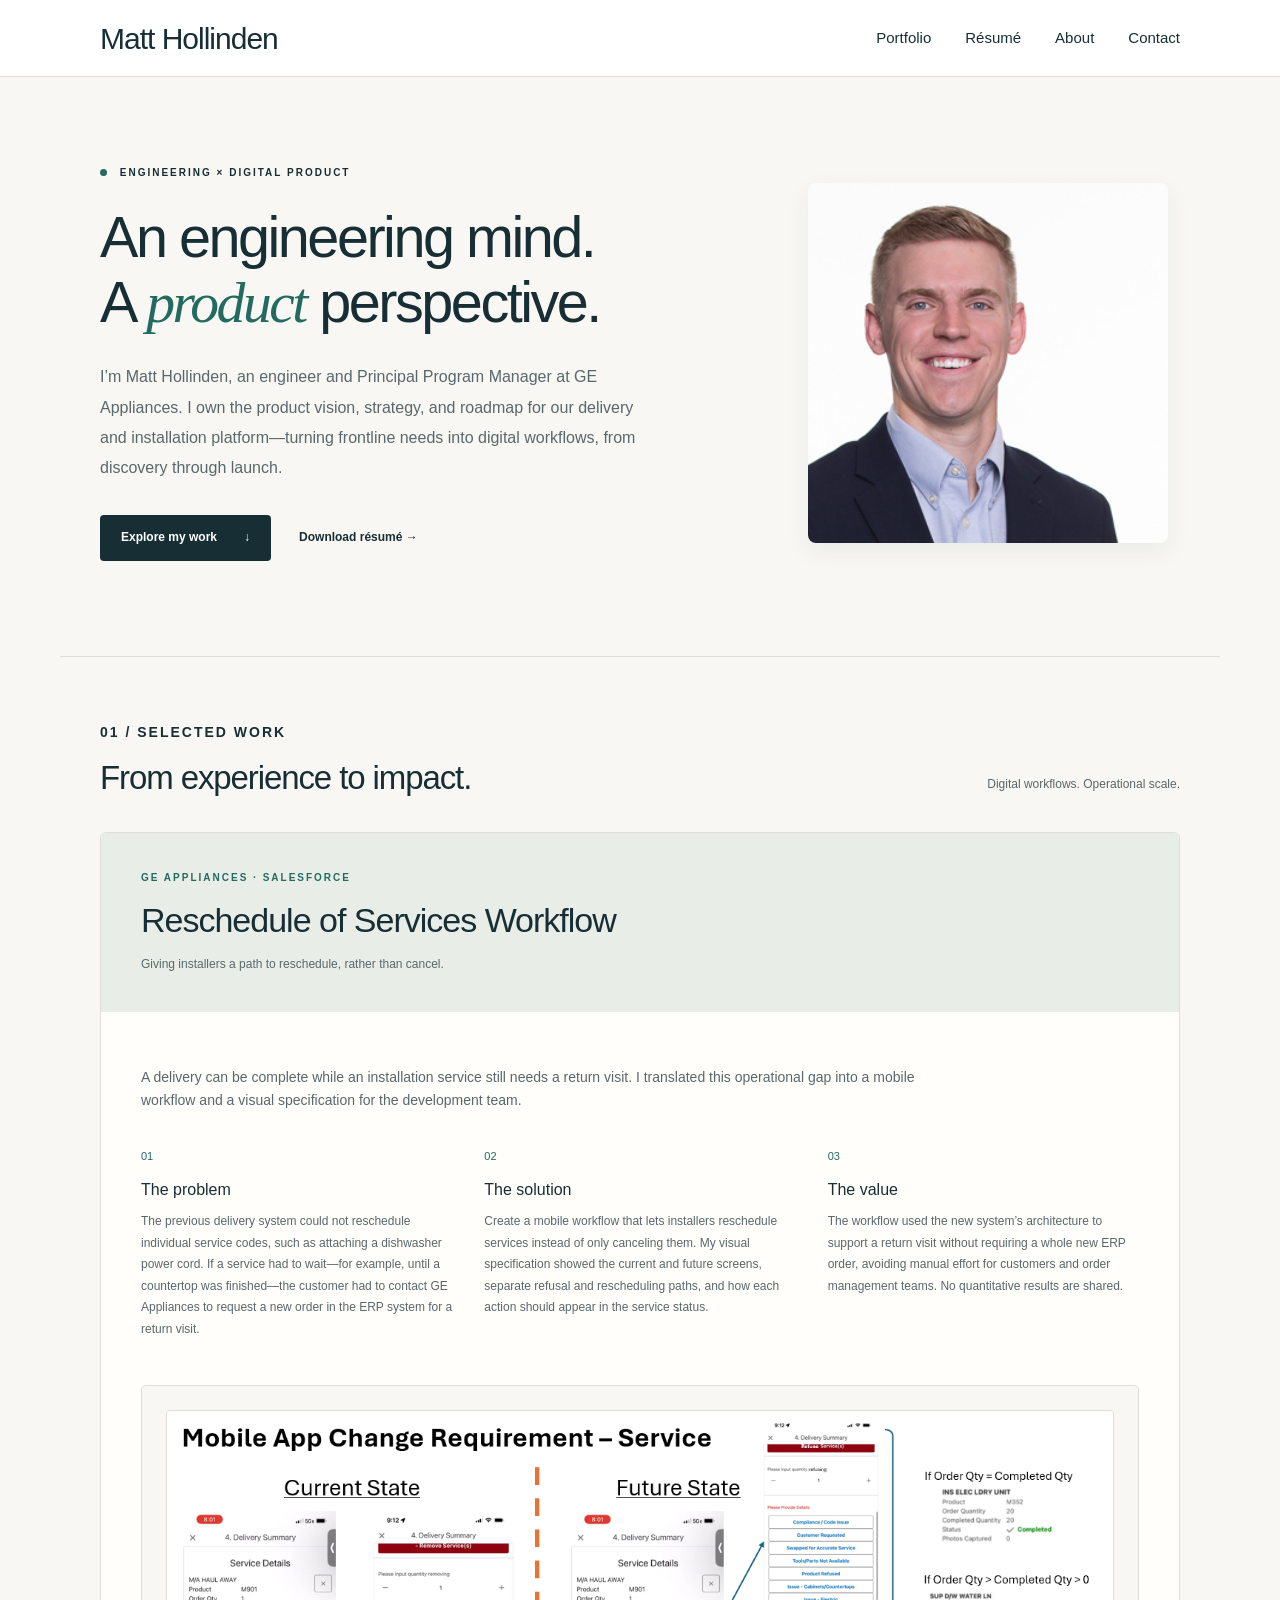
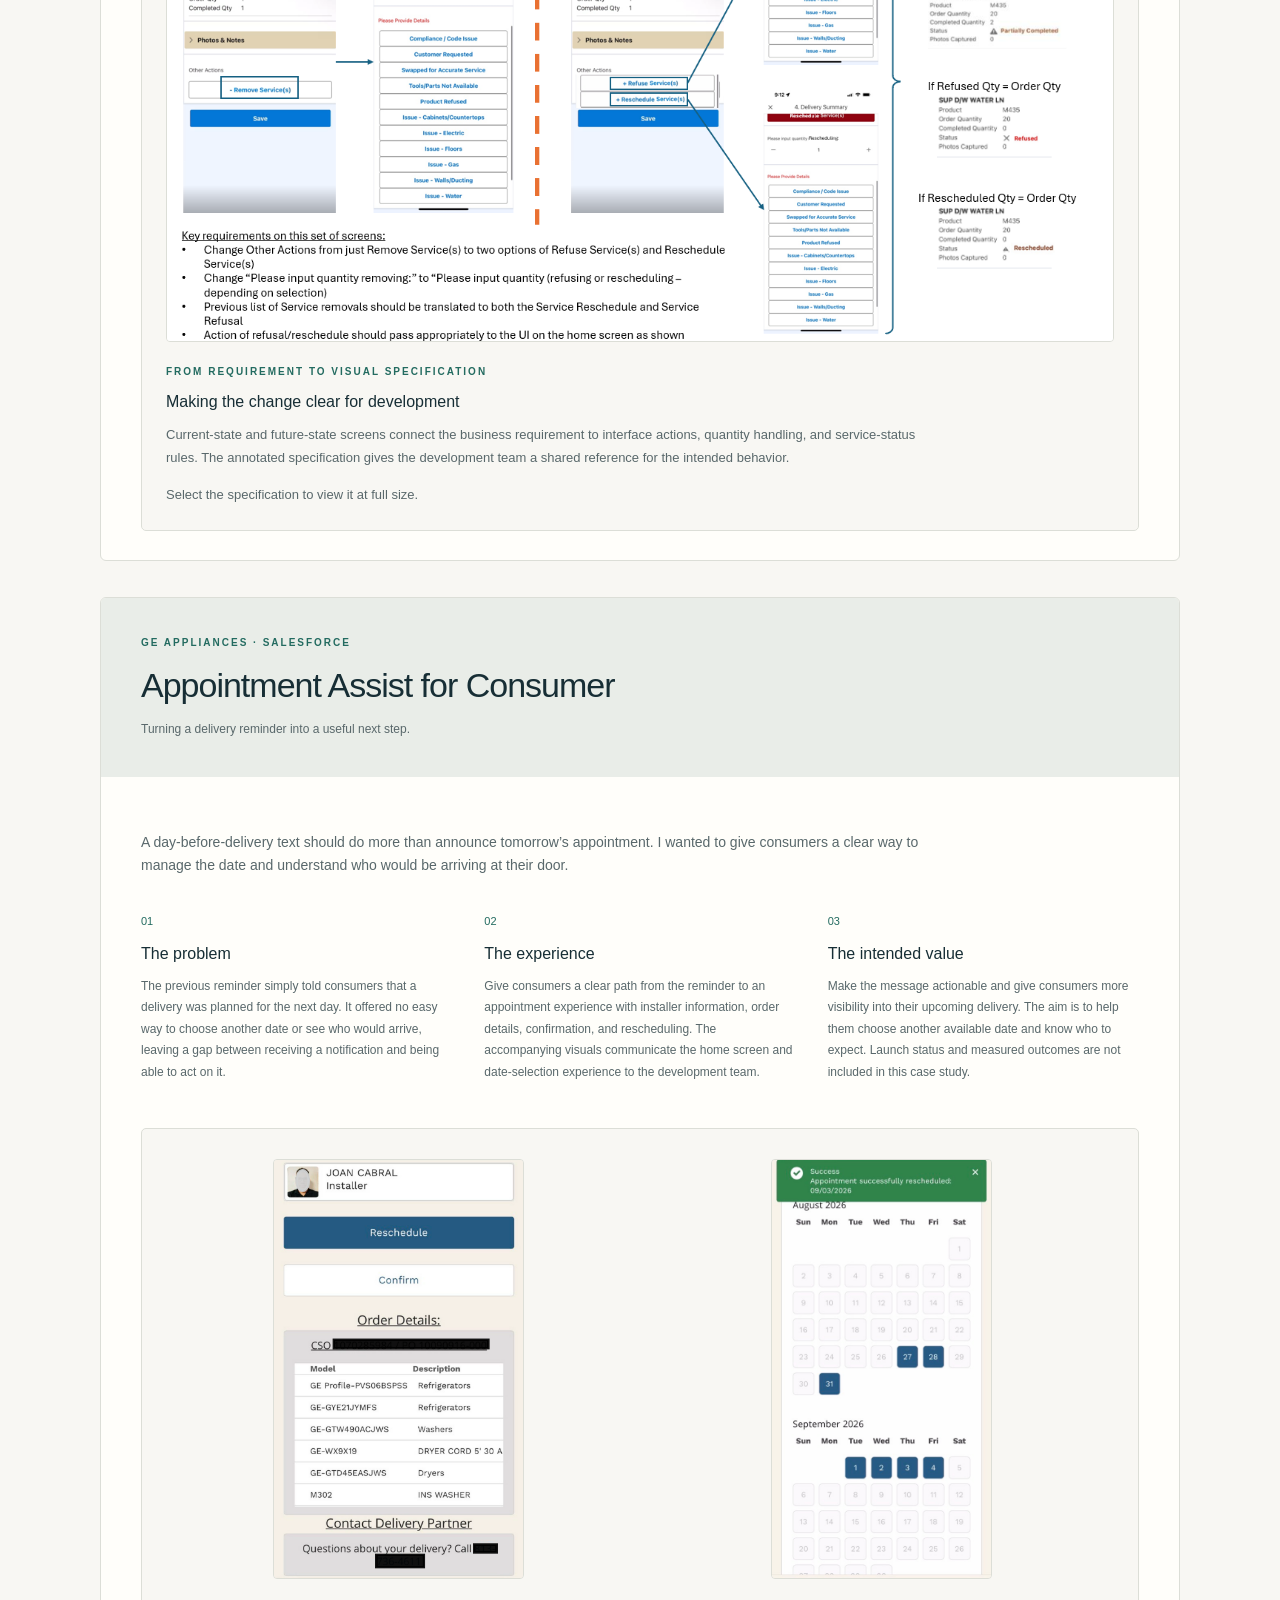
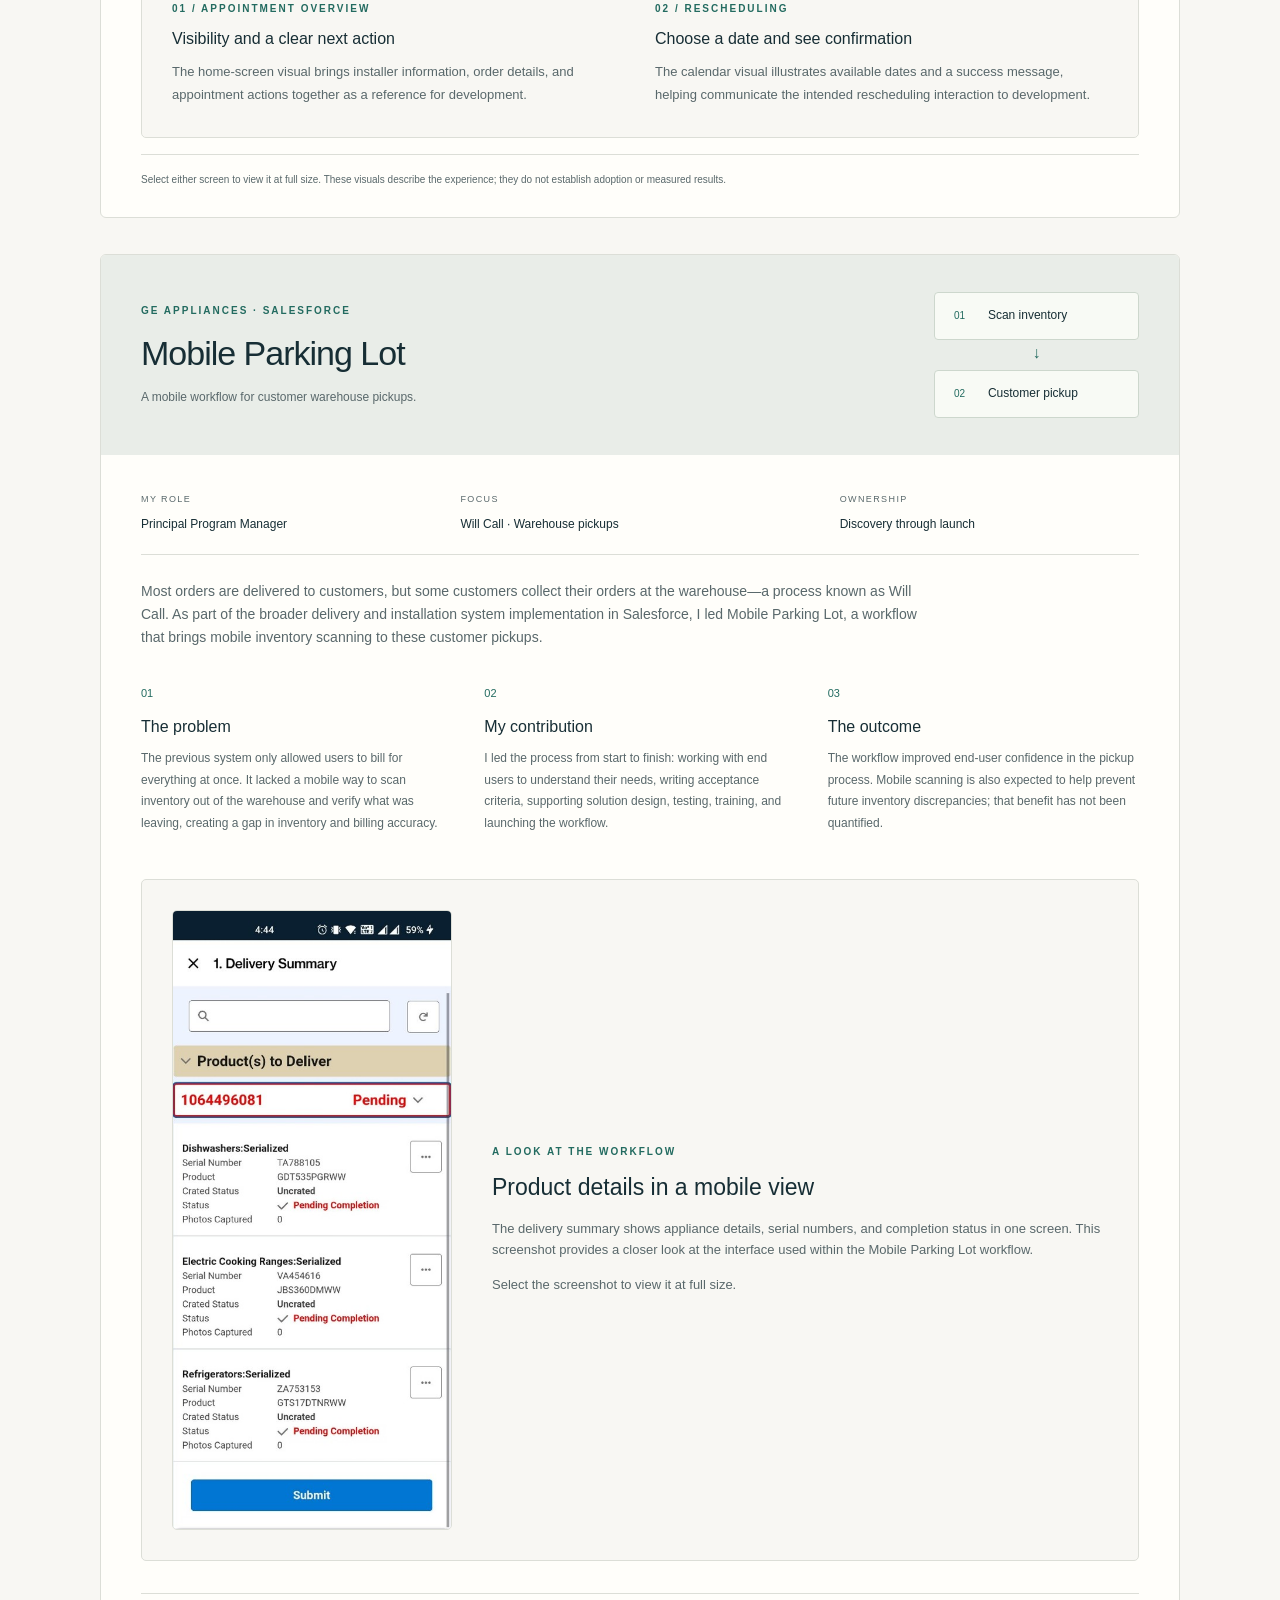
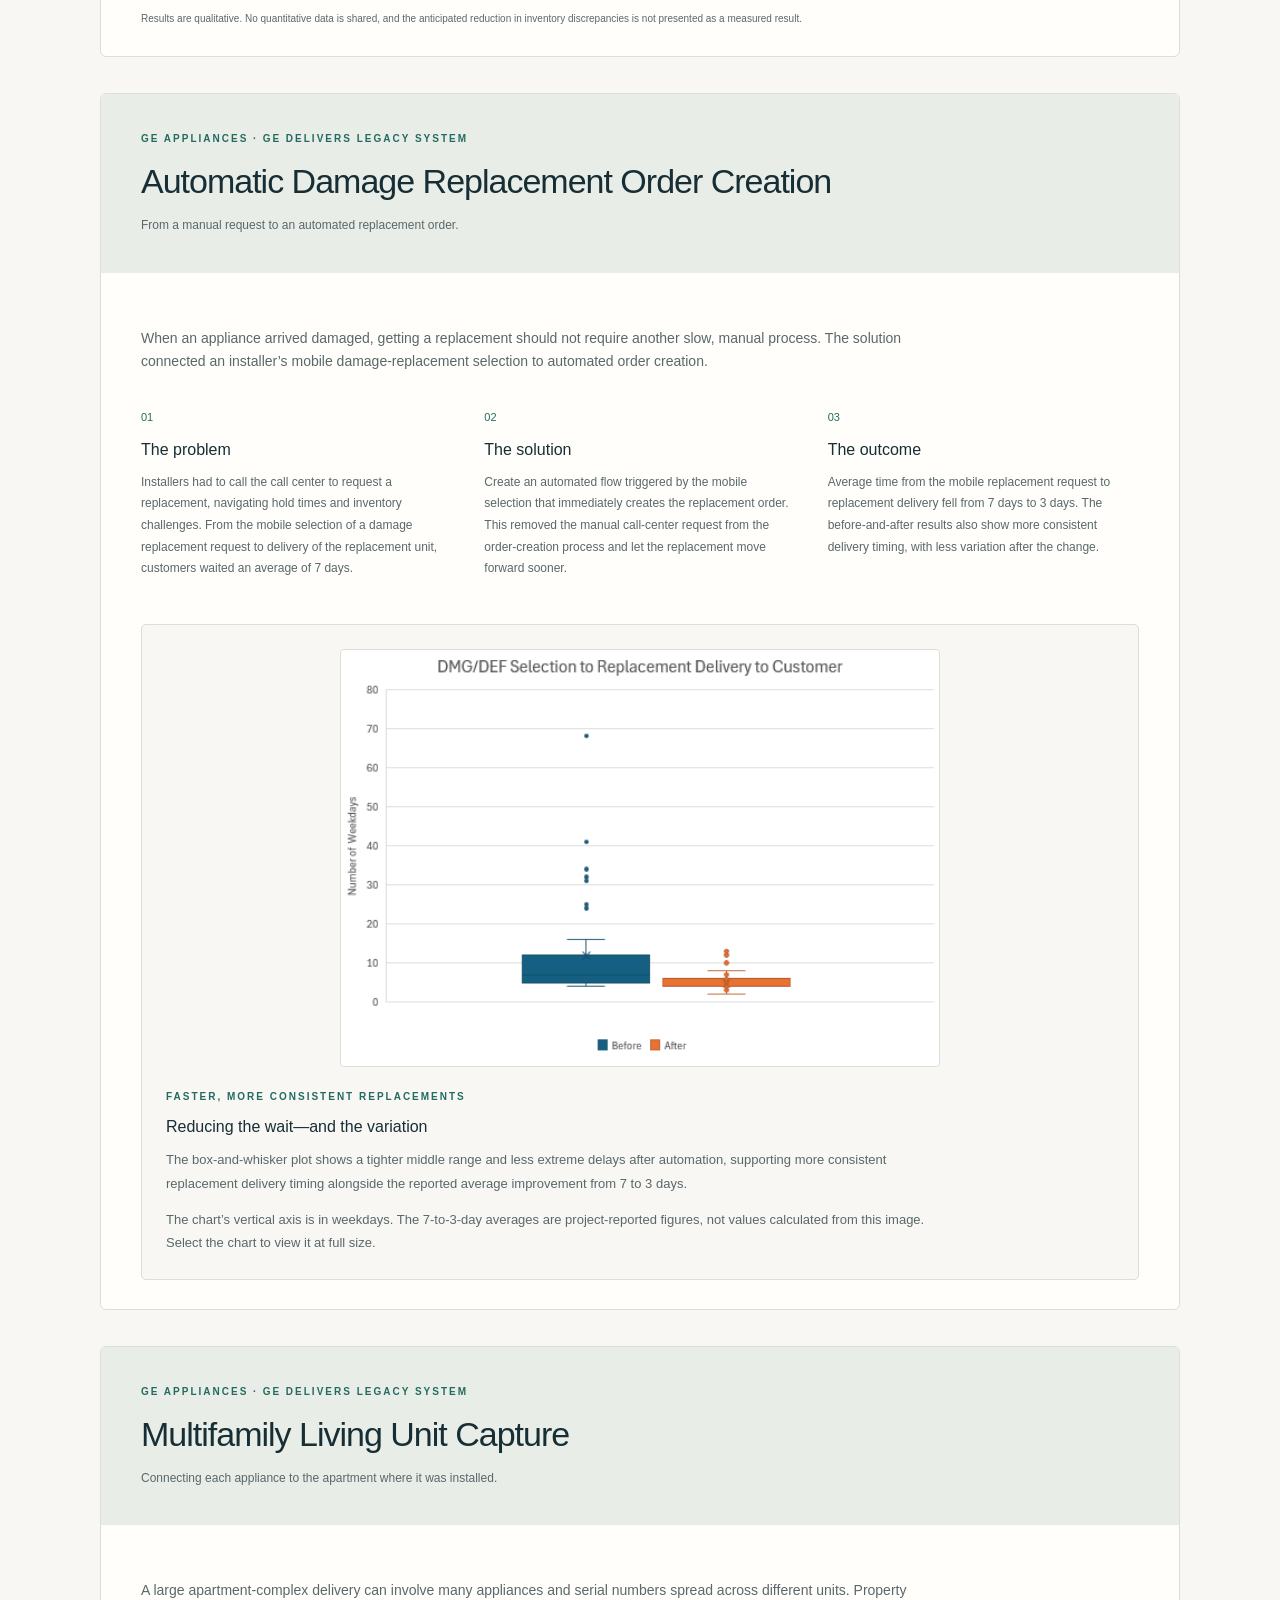
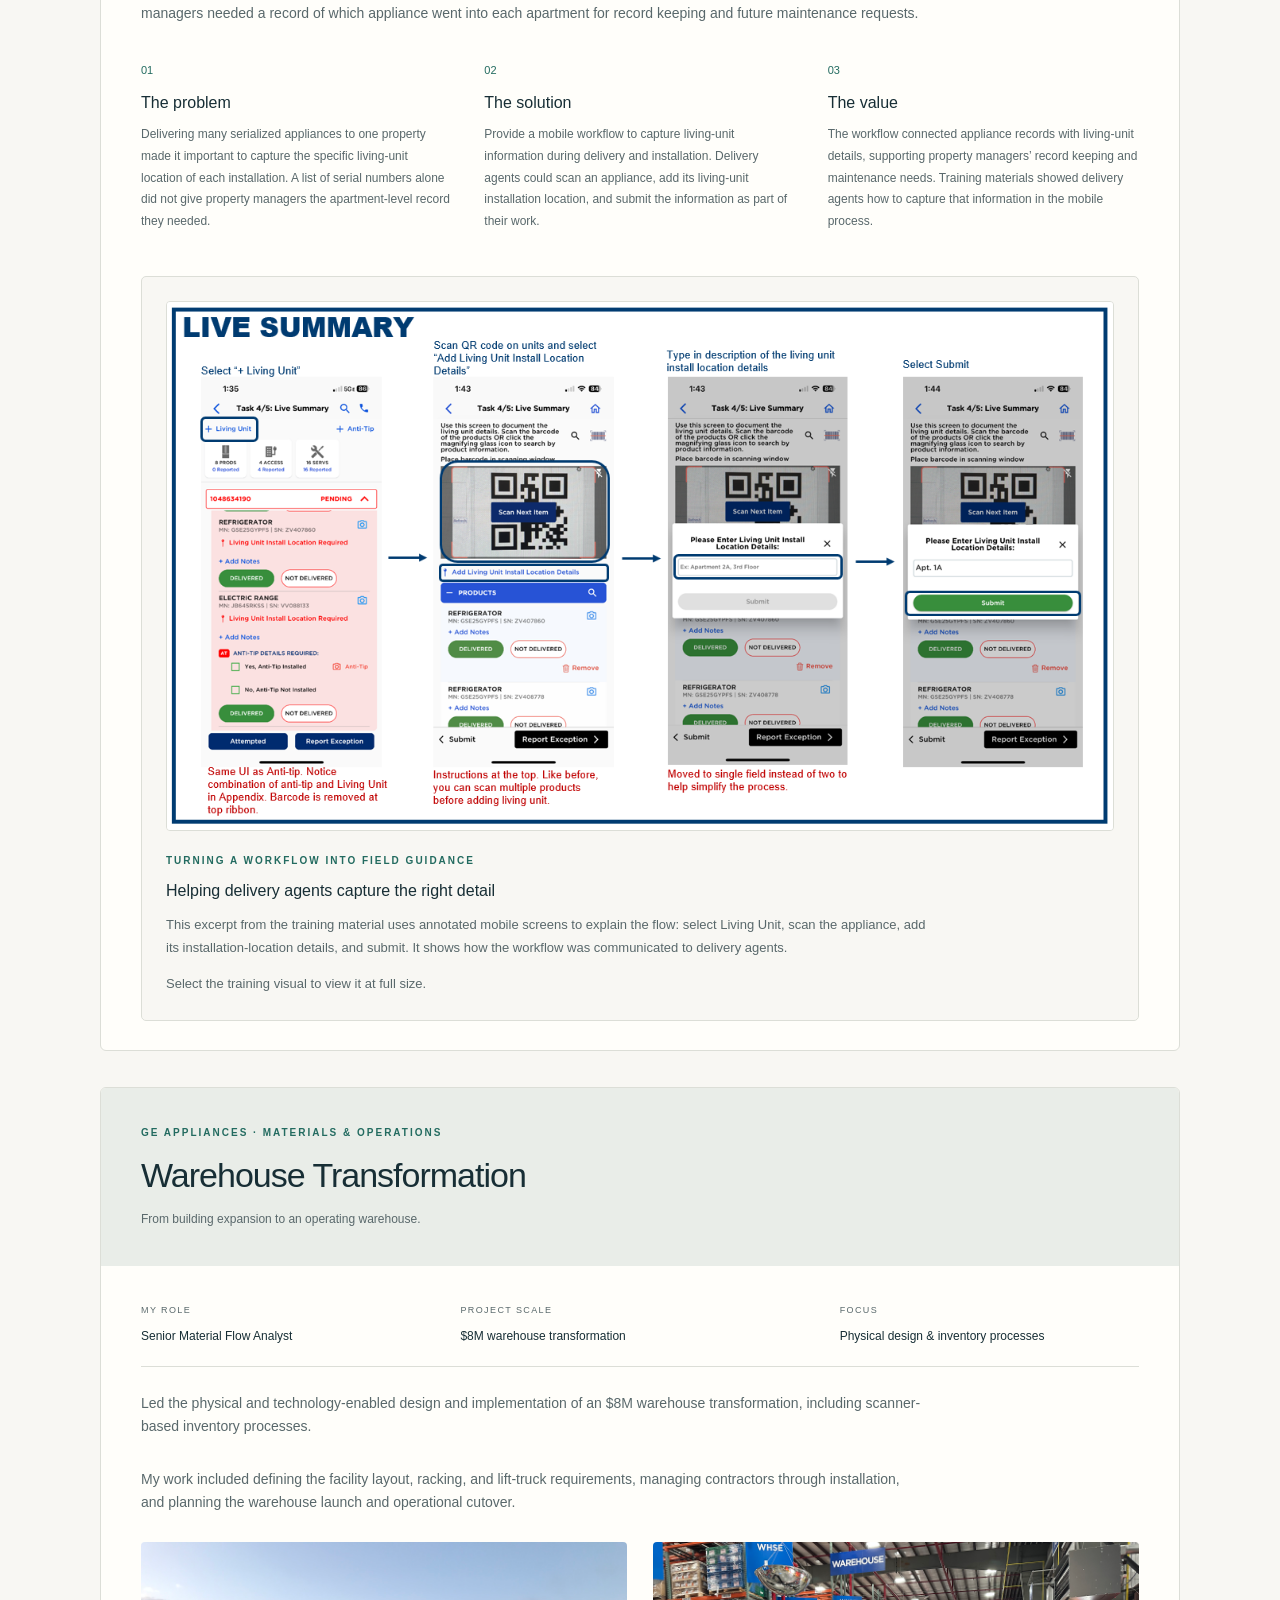
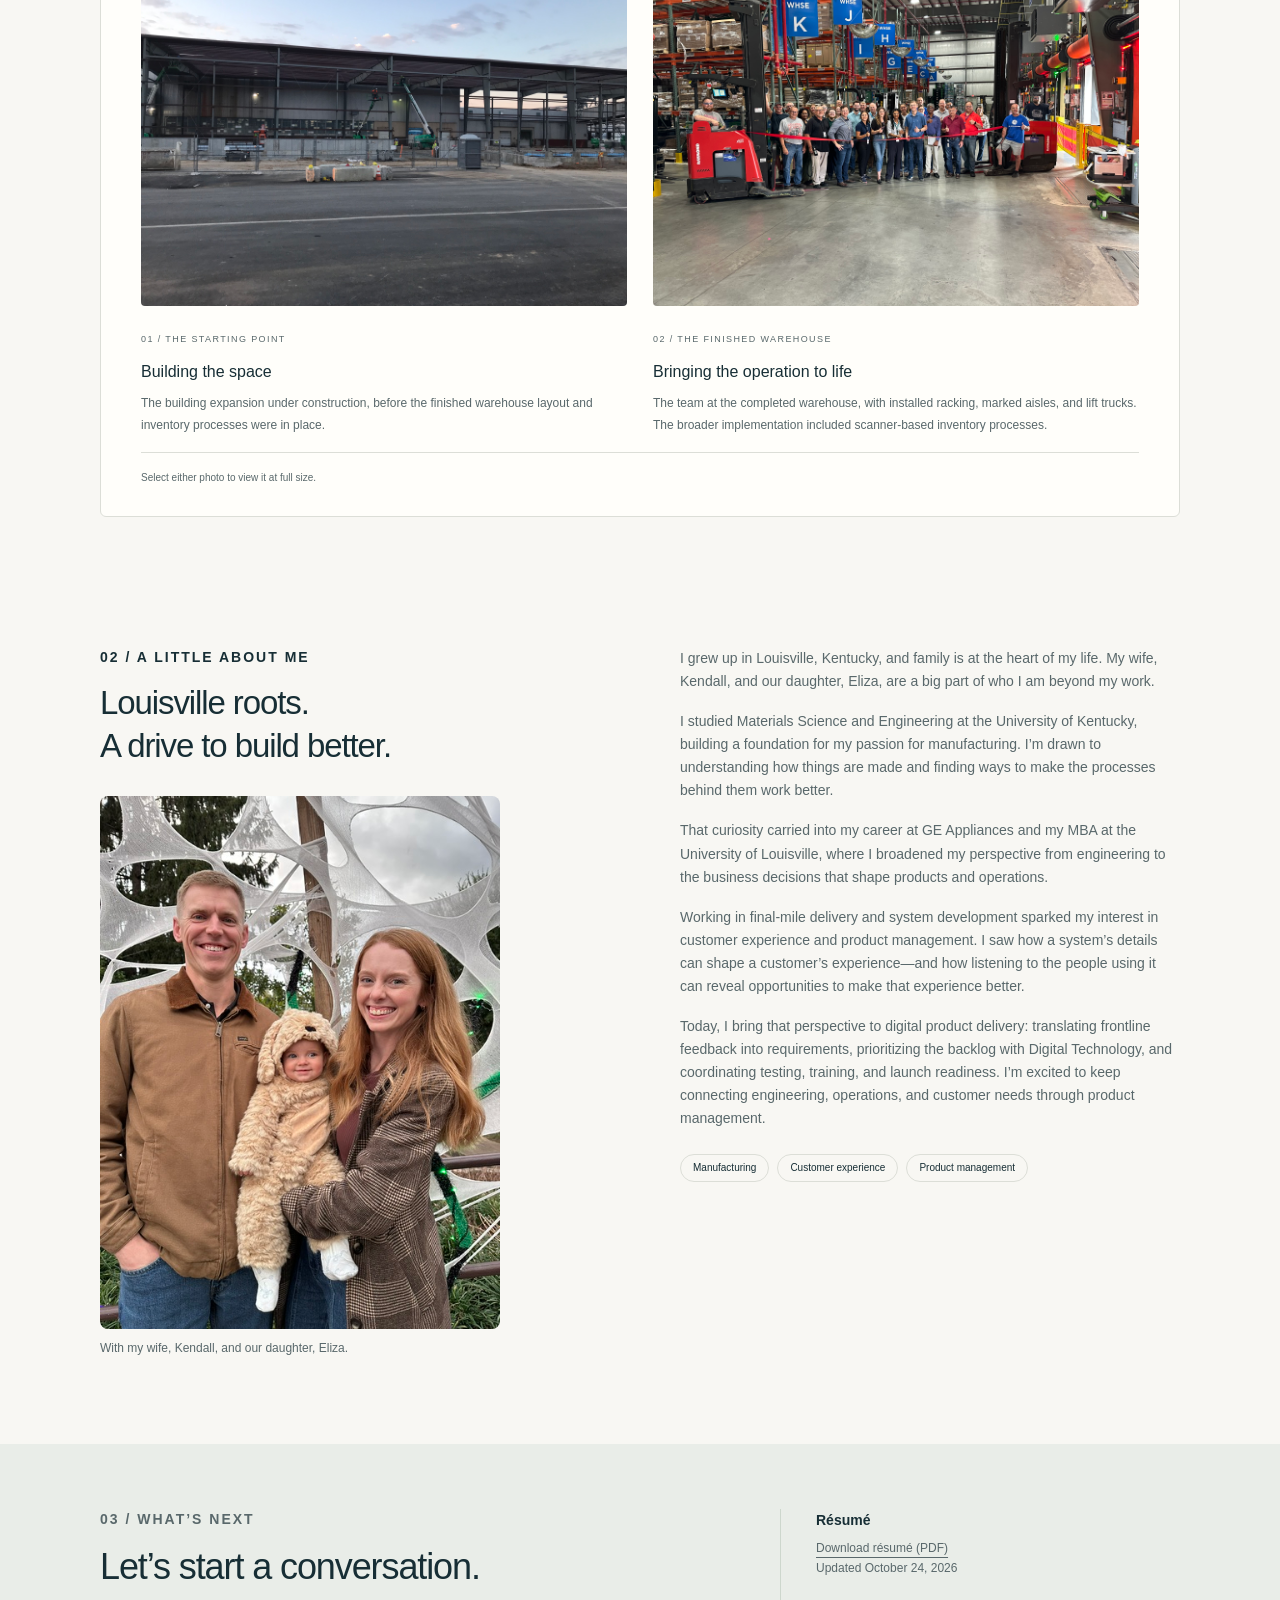
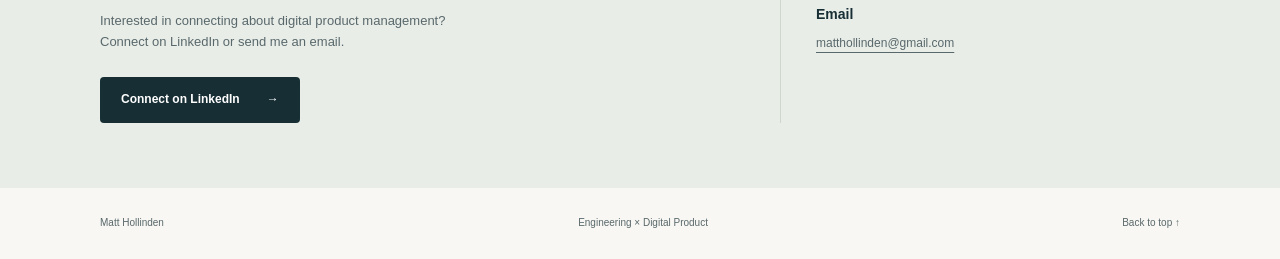
==== commit 0912f3ba: "Add family portrait to About Me" ====
--- a/index.html
+++ b/index.html
@@ -113,7 +113,12 @@
       </article>
     </section>
     <section class="about section wrap" id="about" aria-labelledby="about-title">
-      <div><p class="eyebrow">02 / A LITTLE ABOUT ME</p><h2 id="about-title">Louisville roots.<br>A drive to build better.</h2></div>
+      <div><p class="eyebrow">02 / A LITTLE ABOUT ME</p><h2 id="about-title">Louisville roots.<br>A drive to build better.</h2>
+        <figure style="margin:28px 0 0;max-width:400px">
+          <img src="assets/matt-hollinden-family.jpg" alt="Matt Hollinden with his wife, Kendall, and their daughter, Eliza" width="480" height="640" loading="lazy" style="display:block;width:100%;height:auto;border-radius:8px">
+          <figcaption style="margin-top:10px;font-size:12px;color:var(--muted)">With my wife, Kendall, and our daughter, Eliza.</figcaption>
+        </figure>
+      </div>
       <div class="about-copy">
         <p>I grew up in Louisville, Kentucky, and family is at the heart of my life. My wife, Kendall, and our daughter, Eliza, are a big part of who I am beyond my work.</p>
         <p>I studied Materials Science and Engineering at the University of Kentucky, building a foundation for my passion for manufacturing. I’m drawn to understanding how things are made and finding ways to make the processes behind them work better.</p>
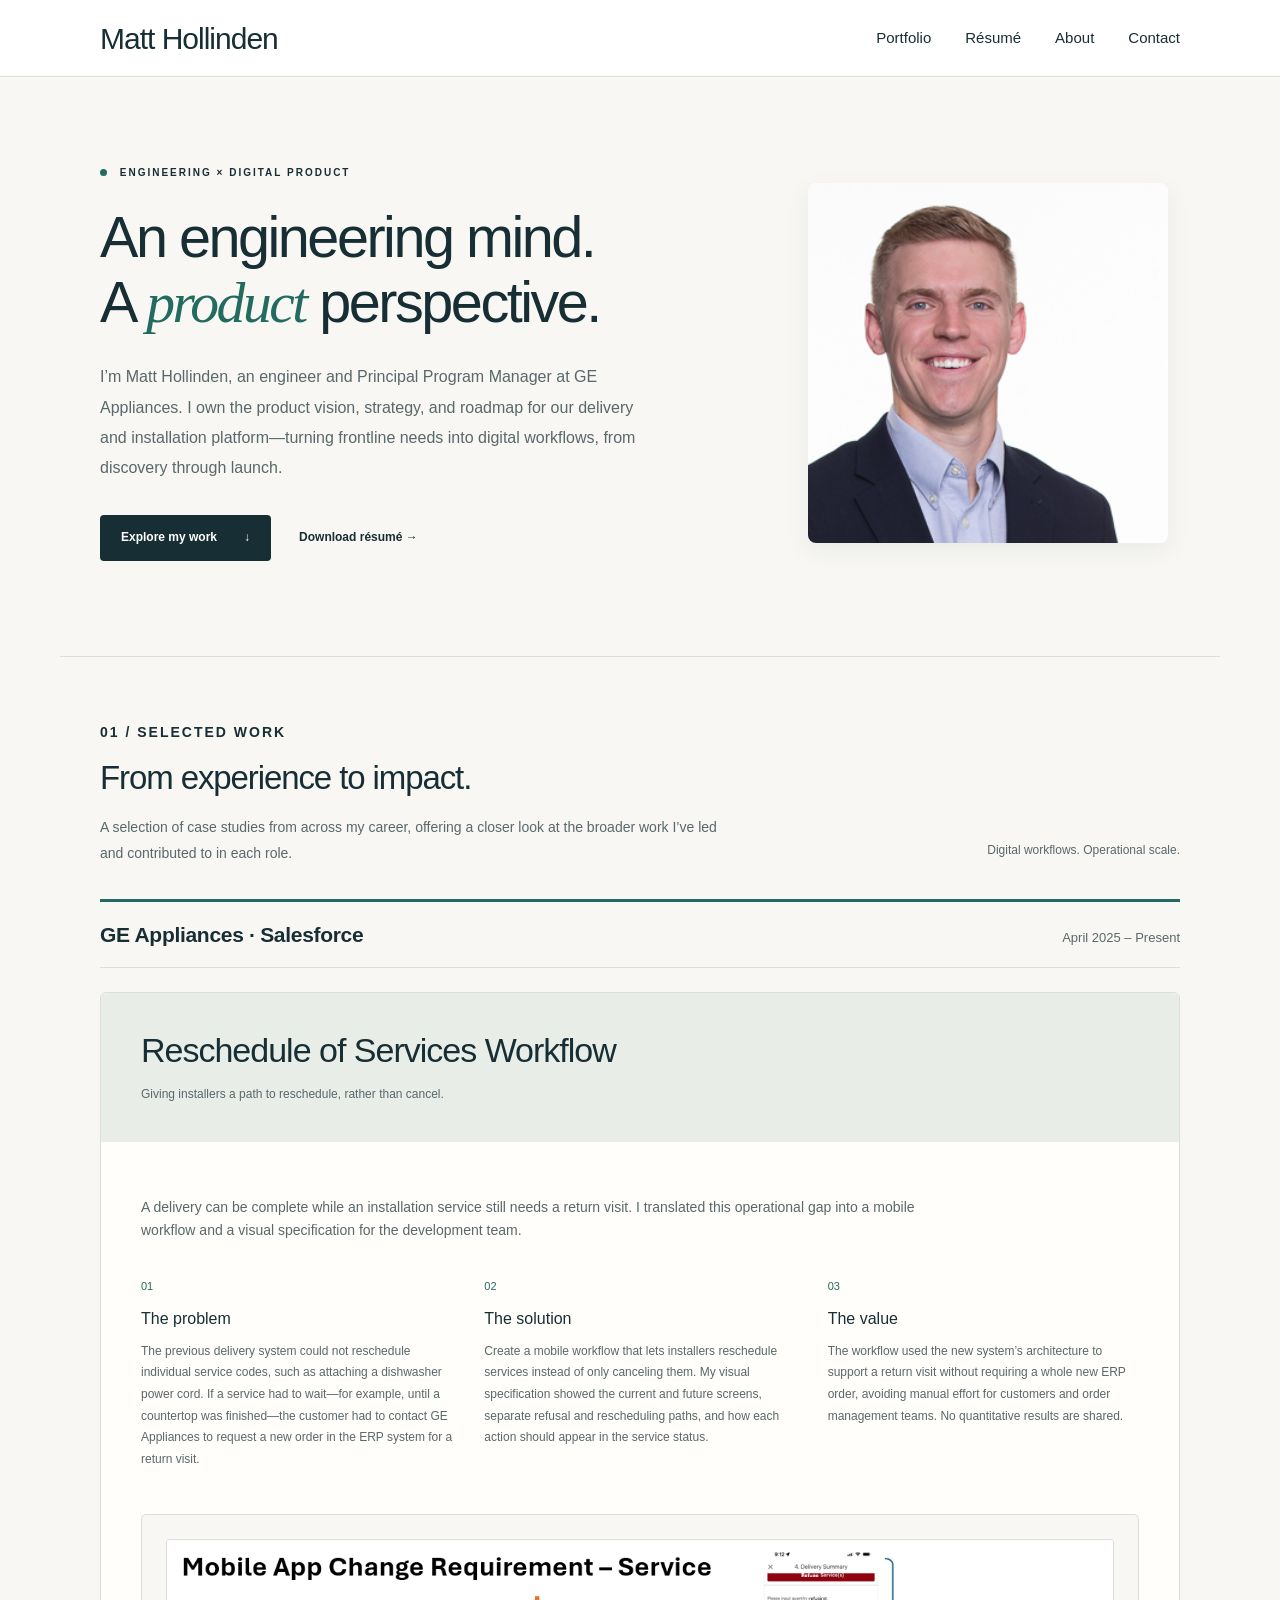
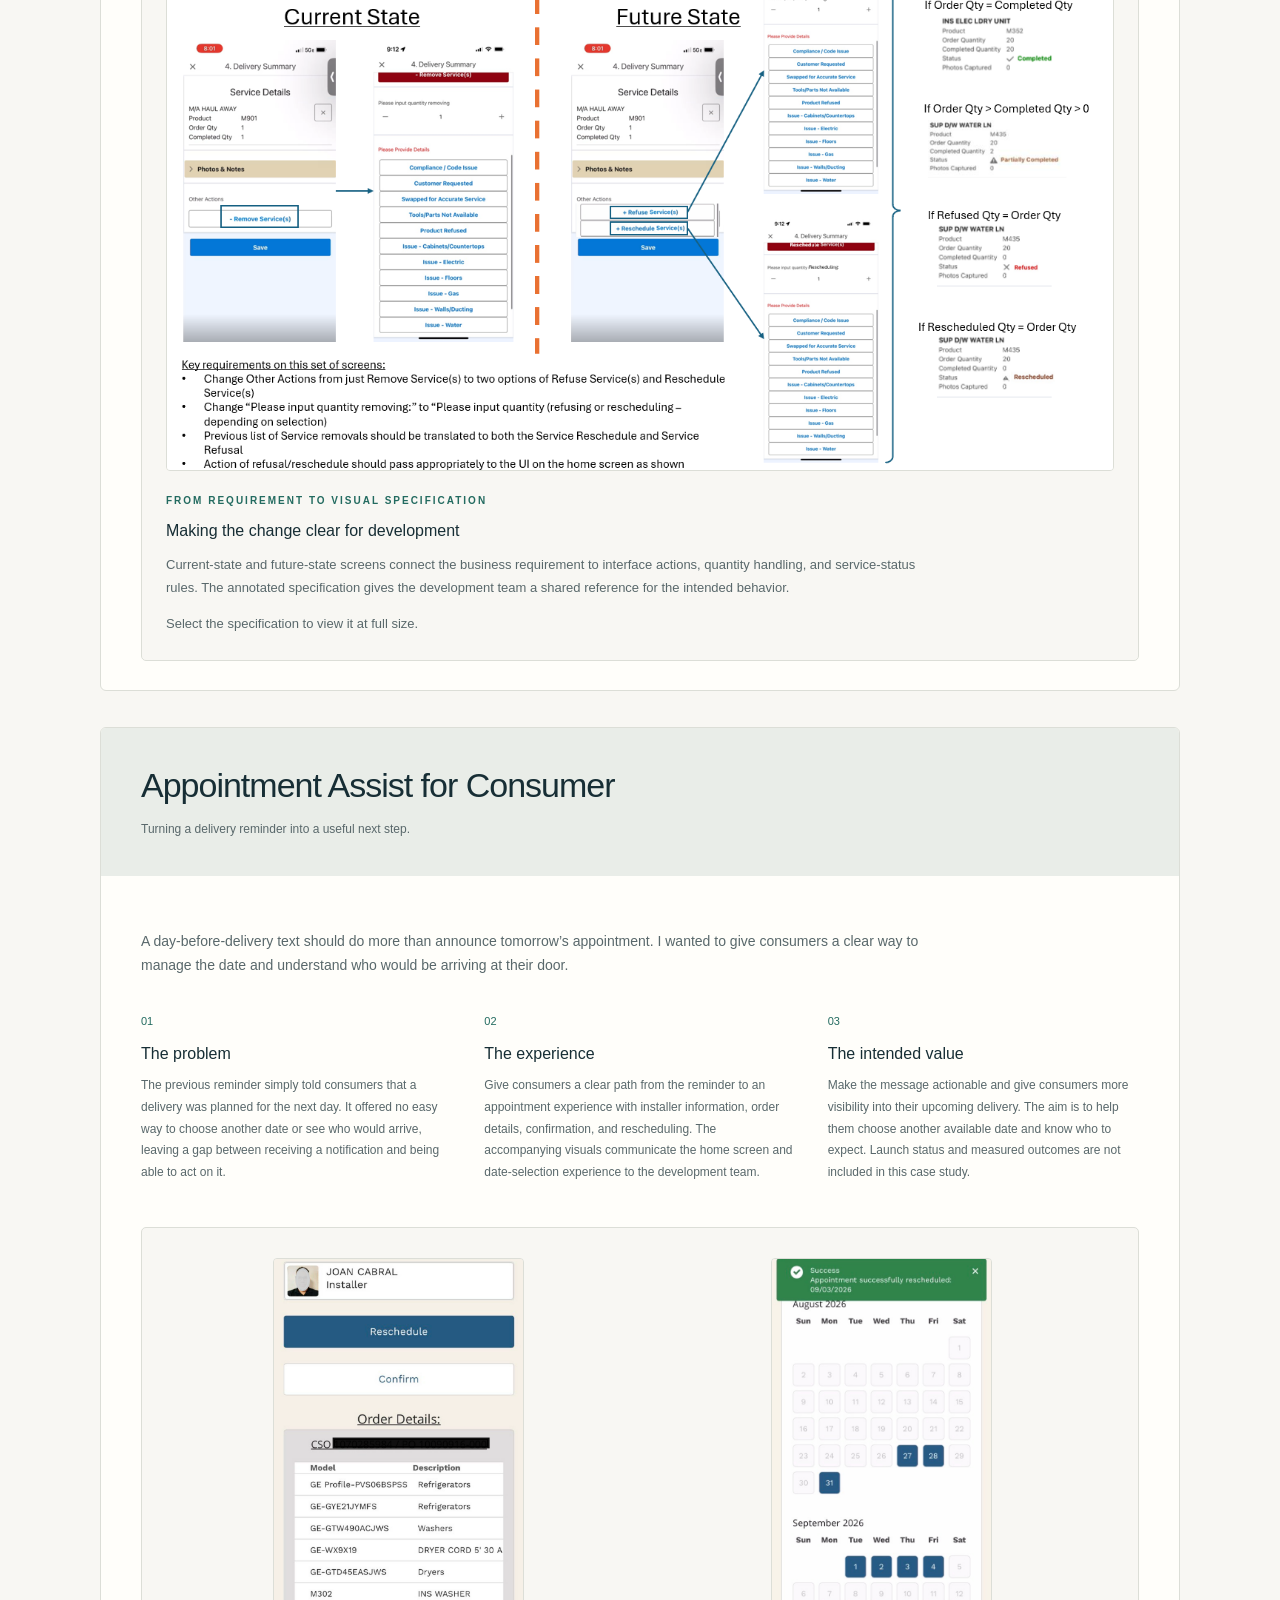
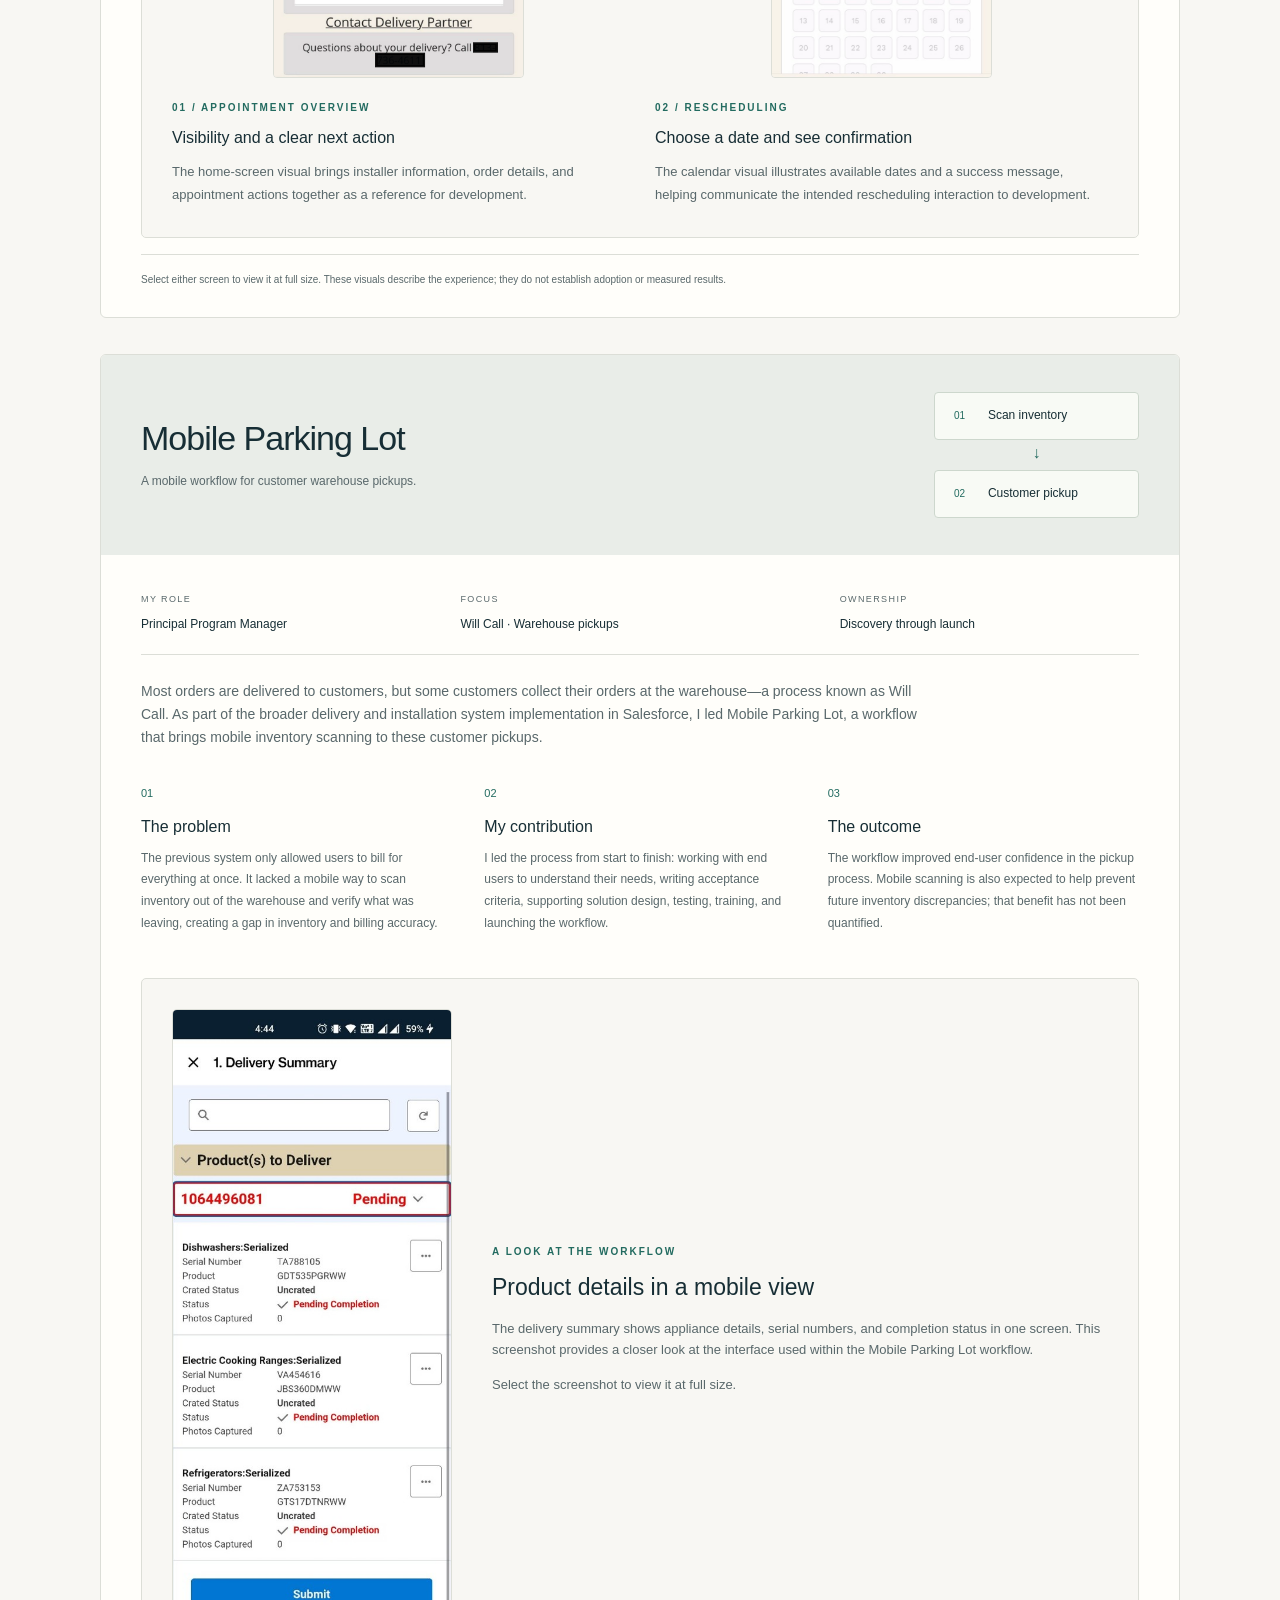
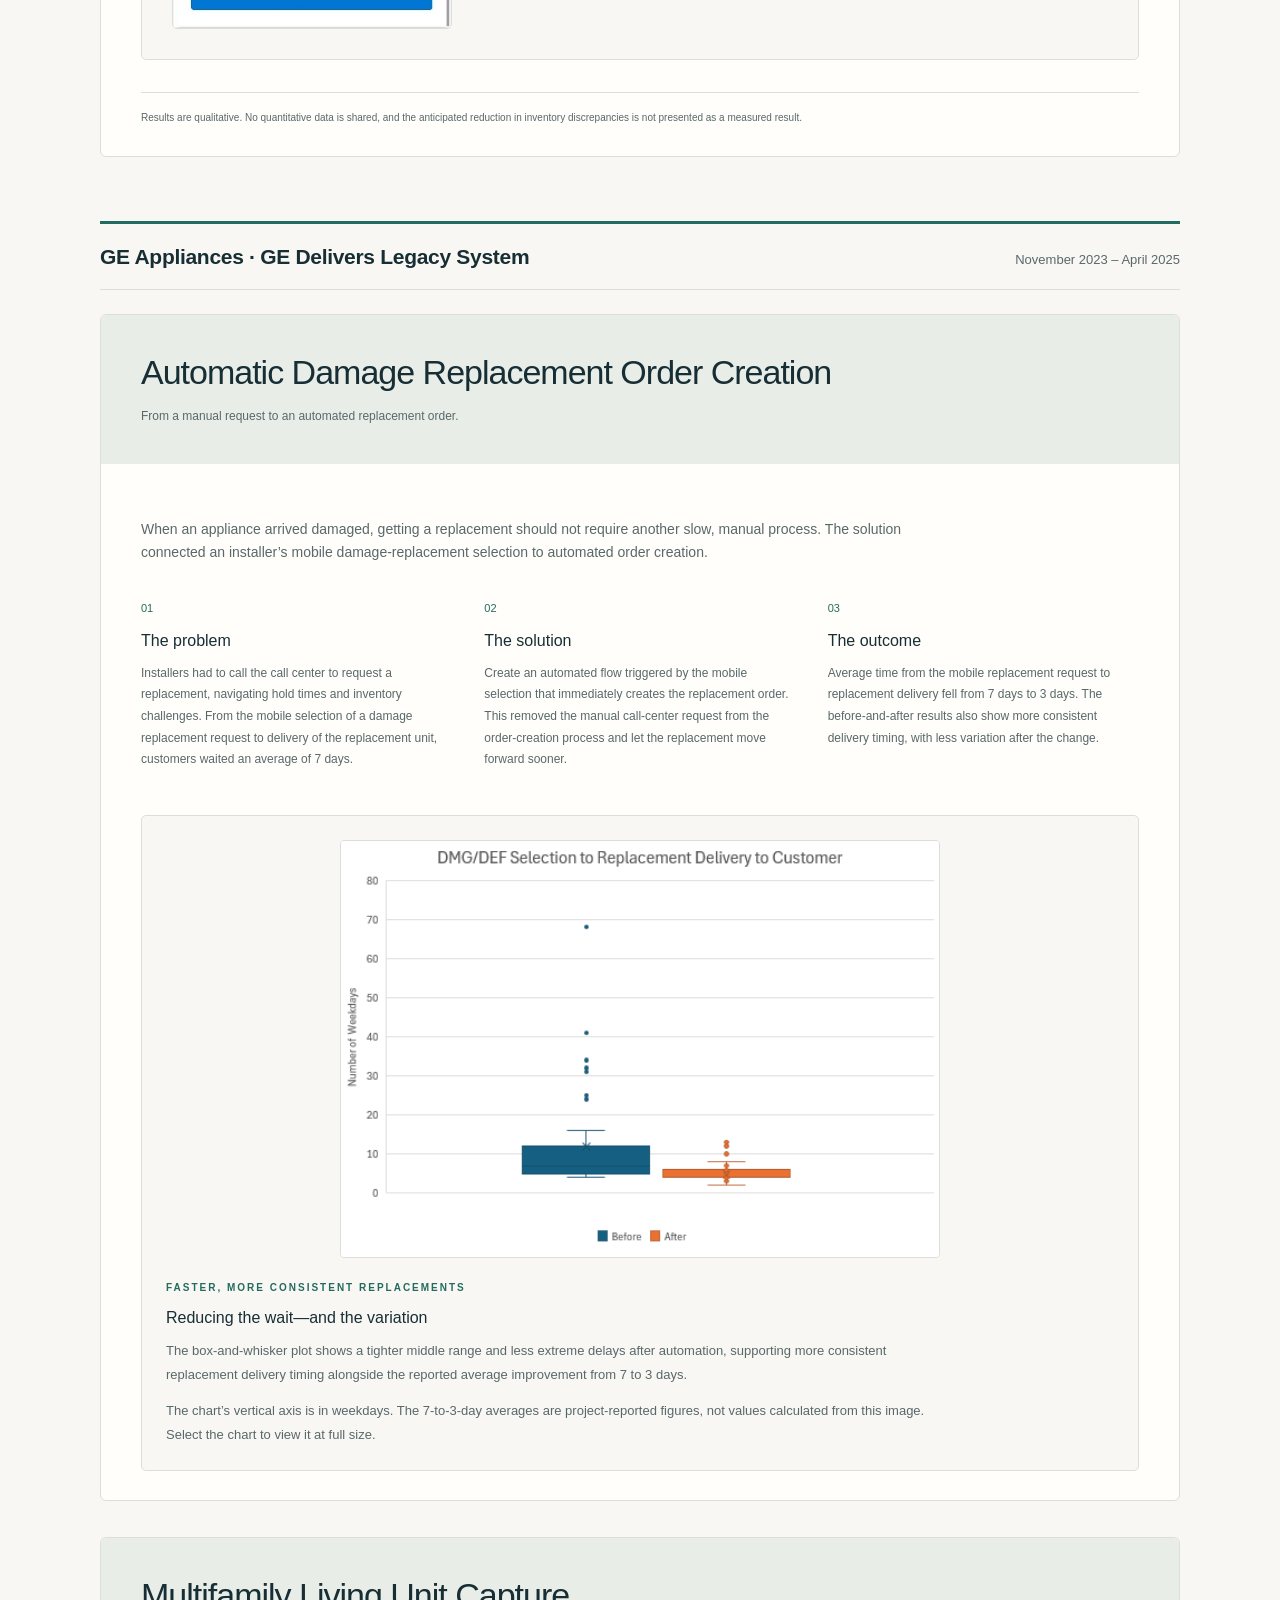
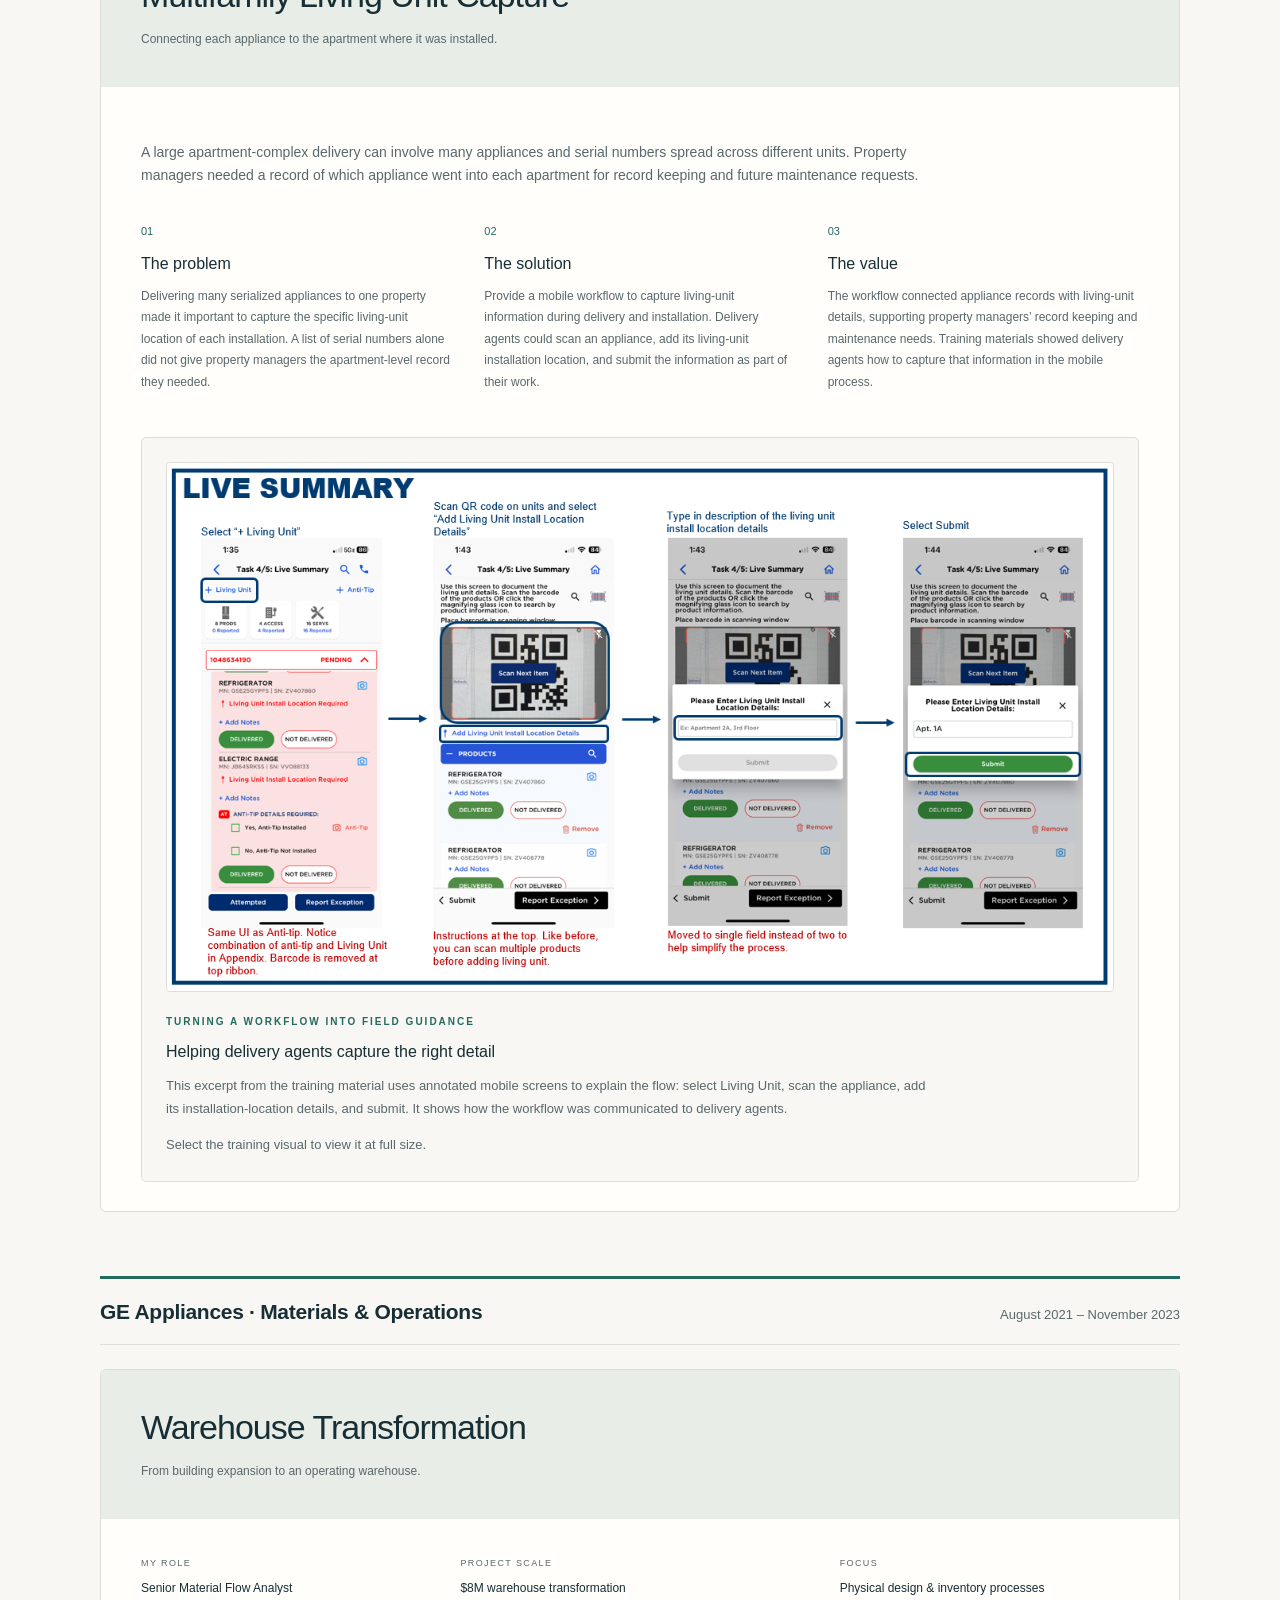
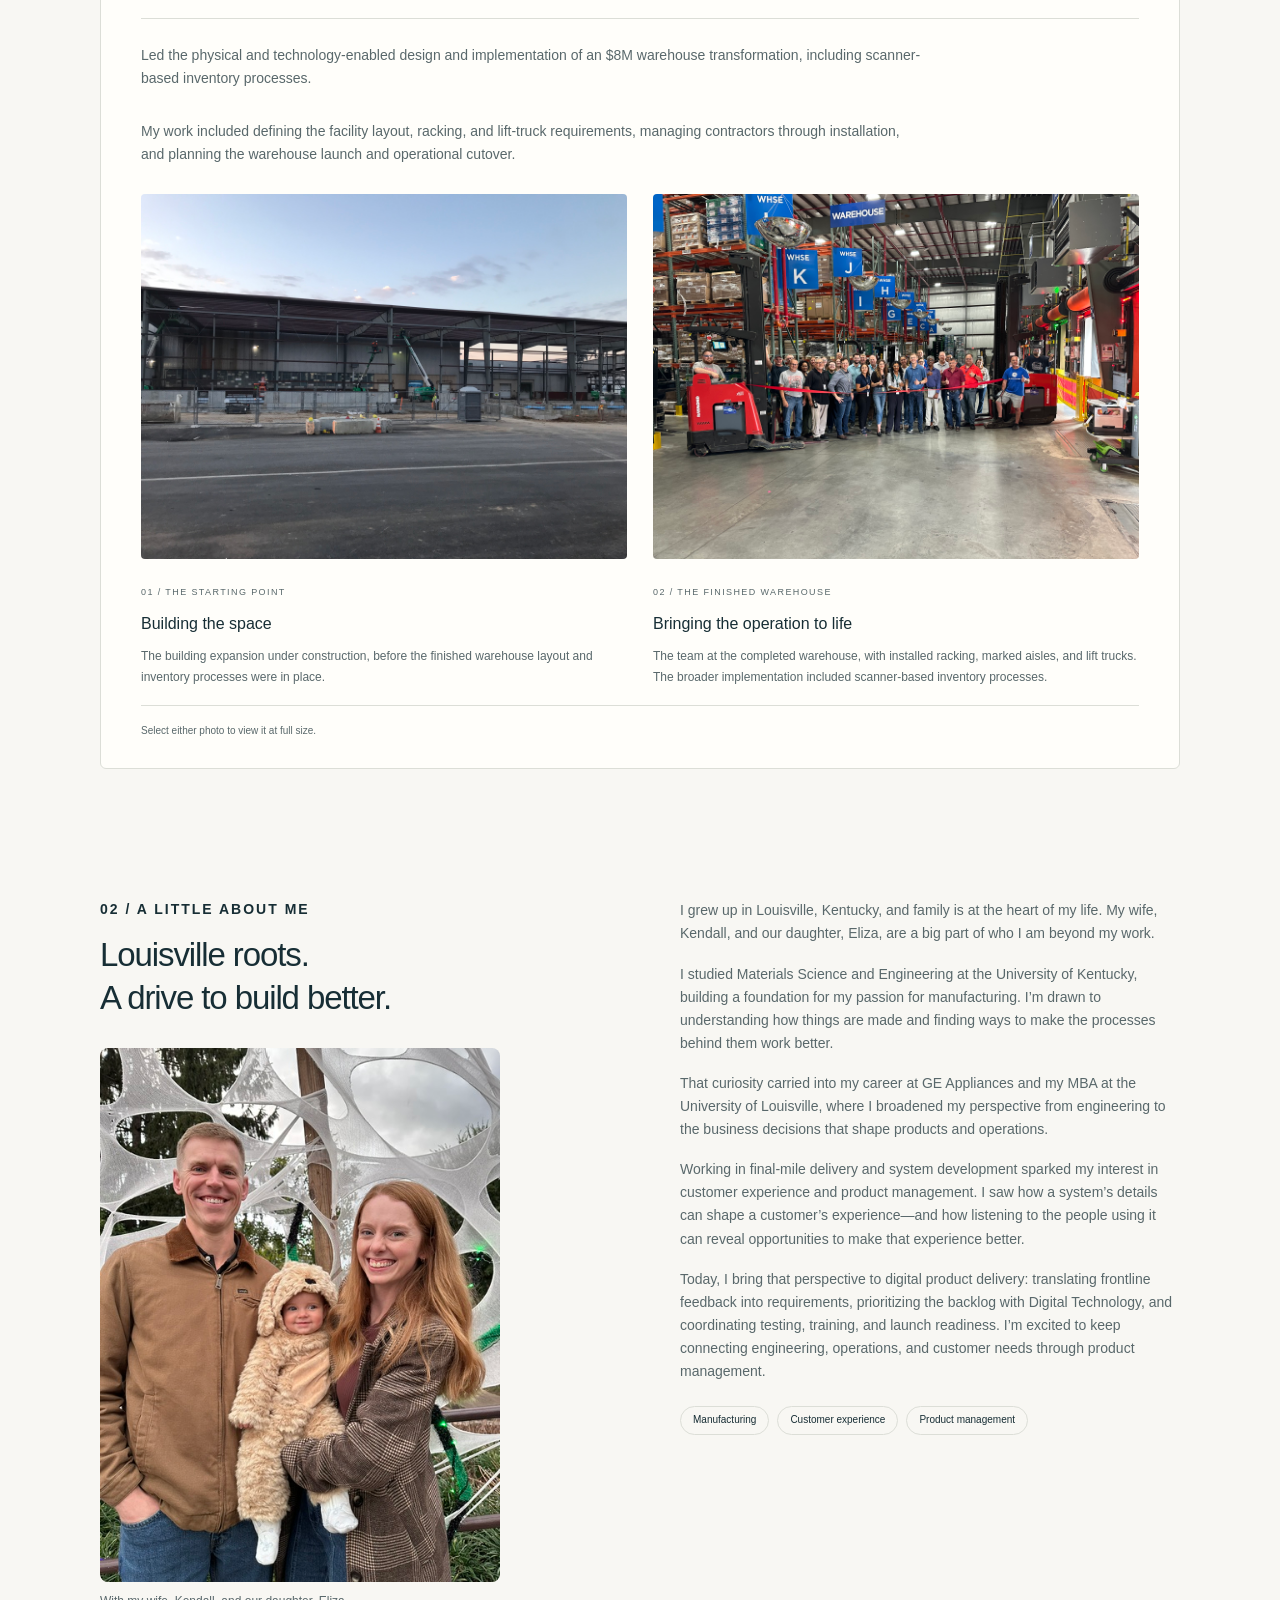
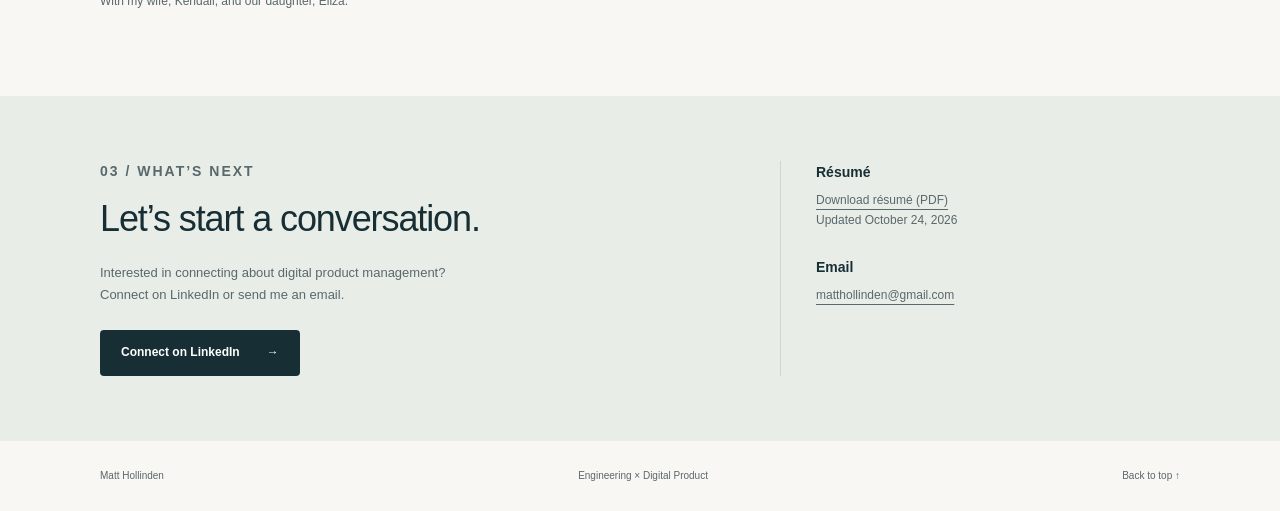
==== commit df5d2875: "Group selected work by career period and clarify case study scope" ====
--- a/index.html
+++ b/index.html
@@ -24,9 +24,11 @@
       <img class="hero-headshot" src="assets/matt-hollinden-headshot.jpg" alt="Matt Hollinden’s professional headshot" width="300" height="300" fetchpriority="high">
     </section>
     <section class="work section wrap" id="work" aria-labelledby="work-title">
-      <div class="section-heading"><div><p class="eyebrow">01 / SELECTED WORK</p><h2 id="work-title">From experience to impact.</h2></div><p>Digital workflows. Operational scale.</p></div>
+      <div class="section-heading"><div><p class="eyebrow">01 / SELECTED WORK</p><h2 id="work-title">From experience to impact.</h2><p class="work-intro">A selection of case studies from across my career, offering a closer look at the broader work I’ve led and contributed to in each role.</p></div><p>Digital workflows. Operational scale.</p></div>
+      <div class="work-group" role="group" aria-labelledby="salesforce-work-title">
+        <header class="work-group-heading"><h3 id="salesforce-work-title">GE Appliances · Salesforce</h3><p class="work-group-dates">April 2025 – Present</p></header>
       <article class="case-study salesforce-project" aria-labelledby="services-title">
-        <div class="case-banner"><div><p class="eyebrow">GE APPLIANCES · SALESFORCE</p><h3 id="services-title">Reschedule of Services Workflow</h3><p>Giving installers a path to reschedule, rather than cancel.</p></div></div>
+        <div class="case-banner"><div><h3 id="services-title">Reschedule of Services Workflow</h3><p>Giving installers a path to reschedule, rather than cancel.</p></div></div>
         <div class="case-content">
           <p class="case-summary">A delivery can be complete while an installation service still needs a return visit. I translated this operational gap into a mobile workflow and a visual specification for the development team.</p>
           <div class="case-grid">
@@ -41,7 +43,7 @@
         </div>
       </article>
       <article class="case-study salesforce-project" aria-labelledby="appointment-title">
-        <div class="case-banner"><div><p class="eyebrow">GE APPLIANCES · SALESFORCE</p><h3 id="appointment-title">Appointment Assist for Consumer</h3><p>Turning a delivery reminder into a useful next step.</p></div></div>
+        <div class="case-banner"><div><h3 id="appointment-title">Appointment Assist for Consumer</h3><p>Turning a delivery reminder into a useful next step.</p></div></div>
         <div class="case-content">
           <p class="case-summary">A day-before-delivery text should do more than announce tomorrow’s appointment. I wanted to give consumers a clear way to manage the date and understand who would be arriving at their door.</p>
           <div class="case-grid">
@@ -57,7 +59,7 @@
         </div>
       </article>
       <article class="case-study">
-        <div class="case-banner"><div><p class="eyebrow">GE APPLIANCES · SALESFORCE</p><h3>Mobile Parking Lot</h3><p>A mobile workflow for customer warehouse pickups.</p></div><div class="workflow" aria-label="Mobile scanning for customer pickups"><span>01 <strong>Scan inventory</strong></span><span class="flow-arrow" aria-hidden="true">↓</span><span>02 <strong>Customer pickup</strong></span></div></div>
+        <div class="case-banner"><div><h3>Mobile Parking Lot</h3><p>A mobile workflow for customer warehouse pickups.</p></div><div class="workflow" aria-label="Mobile scanning for customer pickups"><span>01 <strong>Scan inventory</strong></span><span class="flow-arrow" aria-hidden="true">↓</span><span>02 <strong>Customer pickup</strong></span></div></div>
         <div class="case-content"><div class="case-meta"><div><span class="label">MY ROLE</span><p>Principal Program Manager</p></div><div><span class="label">FOCUS</span><p>Will Call · Warehouse pickups</p></div><div><span class="label">OWNERSHIP</span><p>Discovery through launch</p></div></div>
           <p class="case-summary">Most orders are delivered to customers, but some customers collect their orders at the warehouse—a process known as Will Call. As part of the broader delivery and installation system implementation in Salesforce, I led Mobile Parking Lot, a workflow that brings mobile inventory scanning to these customer pickups.</p>
           <div class="case-grid"><section><span class="step">01</span><h4>The problem</h4><p class="placeholder">The previous system only allowed users to bill for everything at once. It lacked a mobile way to scan inventory out of the warehouse and verify what was leaving, creating a gap in inventory and billing accuracy.</p></section><section><span class="step">02</span><h4>My contribution</h4><p class="placeholder">I led the process from start to finish: working with end users to understand their needs, writing acceptance criteria, supporting solution design, testing, training, and launching the workflow.</p></section><section><span class="step">03</span><h4>The outcome</h4><p class="placeholder">The workflow improved end-user confidence in the pickup process. Mobile scanning is also expected to help prevent future inventory discrepancies; that benefit has not been quantified.</p></section></div>
@@ -68,8 +70,11 @@
           <p class="editor-note">Results are qualitative. No quantitative data is shared, and the anticipated reduction in inventory discrepancies is not presented as a measured result.</p>
         </div>
       </article>
+      </div>
+      <div class="work-group" role="group" aria-labelledby="legacy-work-title">
+        <header class="work-group-heading"><h3 id="legacy-work-title">GE Appliances · GE Delivers Legacy System</h3><p class="work-group-dates">November 2023 – April 2025</p></header>
       <article class="case-study legacy-project" aria-labelledby="replacement-title">
-        <div class="case-banner"><div><p class="eyebrow">GE APPLIANCES · GE DELIVERS LEGACY SYSTEM</p><h3 id="replacement-title">Automatic Damage Replacement Order Creation</h3><p>From a manual request to an automated replacement order.</p></div></div>
+        <div class="case-banner"><div><h3 id="replacement-title">Automatic Damage Replacement Order Creation</h3><p>From a manual request to an automated replacement order.</p></div></div>
         <div class="case-content">
           <p class="case-summary">When an appliance arrived damaged, getting a replacement should not require another slow, manual process. The solution connected an installer’s mobile damage-replacement selection to automated order creation.</p>
           <div class="case-grid">
@@ -84,7 +89,7 @@
         </div>
       </article>
       <article class="case-study legacy-project" aria-labelledby="multifamily-title">
-        <div class="case-banner"><div><p class="eyebrow">GE APPLIANCES · GE DELIVERS LEGACY SYSTEM</p><h3 id="multifamily-title">Multifamily Living Unit Capture</h3><p>Connecting each appliance to the apartment where it was installed.</p></div></div>
+        <div class="case-banner"><div><h3 id="multifamily-title">Multifamily Living Unit Capture</h3><p>Connecting each appliance to the apartment where it was installed.</p></div></div>
         <div class="case-content">
           <p class="case-summary">A large apartment-complex delivery can involve many appliances and serial numbers spread across different units. Property managers needed a record of which appliance went into each apartment for record keeping and future maintenance requests.</p>
           <div class="case-grid">
@@ -98,8 +103,11 @@
           </figure>
         </div>
       </article>
+      </div>
+      <div class="work-group" role="group" aria-labelledby="materials-work-title">
+        <header class="work-group-heading"><h3 id="materials-work-title">GE Appliances · Materials &amp; Operations</h3><p class="work-group-dates">August 2021 – November 2023</p></header>
       <article class="case-study warehouse-project" aria-labelledby="warehouse-title">
-        <div class="case-banner"><div><p class="eyebrow">GE APPLIANCES · MATERIALS & OPERATIONS</p><h3 id="warehouse-title">Warehouse Transformation</h3><p>From building expansion to an operating warehouse.</p></div></div>
+        <div class="case-banner"><div><h3 id="warehouse-title">Warehouse Transformation</h3><p>From building expansion to an operating warehouse.</p></div></div>
         <div class="case-content">
           <div class="case-meta"><div><span class="label">MY ROLE</span><p>Senior Material Flow Analyst</p></div><div><span class="label">PROJECT SCALE</span><p>$8M warehouse transformation</p></div><div><span class="label">FOCUS</span><p>Physical design & inventory processes</p></div></div>
           <p class="case-summary">Led the physical and technology-enabled design and implementation of an $8M warehouse transformation, including scanner-based inventory processes.</p>
@@ -111,6 +119,7 @@
           <p class="editor-note">Select either photo to view it at full size.</p>
         </div>
       </article>
+      </div>
     </section>
     <section class="about section wrap" id="about" aria-labelledby="about-title">
       <div><p class="eyebrow">02 / A LITTLE ABOUT ME</p><h2 id="about-title">Louisville roots.<br>A drive to build better.</h2>
--- a/styles.css
+++ b/styles.css
@@ -7,3 +7,16 @@
 .work>.case-study+.case-study{margin-top:36px}.specification-figure{margin:32px 0 0;padding:24px;background:var(--paper);border:1px solid var(--line);border-radius:5px}.specification-figure>a{display:block}.specification-figure img{display:block;width:100%;height:auto;border:1px solid var(--line);border-radius:4px}.specification-figure figcaption{padding-top:22px;max-width:760px}.specification-figure .eyebrow,.appointment-gallery .eyebrow{color:var(--teal);margin-bottom:10px}.specification-figure figcaption>p:not(.eyebrow),.appointment-gallery figcaption>p:not(.eyebrow){font-size:13px;color:var(--muted);line-height:1.8}.specification-figure .screenshot-hint{margin-bottom:0}.appointment-gallery{display:grid;grid-template-columns:1fr 1fr;gap:30px;padding:30px;margin-top:32px;background:var(--paper);border:1px solid var(--line);border-radius:5px}.appointment-gallery figure{margin:0;min-width:0}.appointment-gallery a{display:flex;align-items:flex-start;justify-content:center}.appointment-gallery img{display:block;width:auto;max-width:100%;height:420px;object-fit:contain;object-position:top;border:1px solid var(--line);border-radius:4px}.appointment-gallery figcaption{padding-top:22px}.appointment-gallery figcaption p:last-child{margin-bottom:0}@media(max-width:600px){.specification-figure{padding:15px}.appointment-gallery{grid-template-columns:1fr;padding:20px;gap:30px}.appointment-gallery img{height:auto;max-height:540px;width:auto;max-width:100%}}
 
 .replacement-results>a{max-width:600px;margin-left:auto;margin-right:auto}
+
+/* Selected work: career groups and context */
+.work-intro{max-width:640px;margin:16px 0 0;font-size:14px;line-height:1.8;color:var(--muted)}
+.work>.section-heading{gap:32px}
+.work>.section-heading>p{flex-shrink:0}
+.work-group+.work-group{margin-top:64px}
+.work-group-heading{display:flex;justify-content:space-between;align-items:baseline;gap:24px;padding:18px 0;margin-bottom:24px;border-top:3px solid var(--teal);border-bottom:1px solid var(--line)}
+.work-group-heading h3{font-size:21px;line-height:1.4;font-weight:600;letter-spacing:-.3px;margin:0}
+.work-group-dates{flex-shrink:0;margin:0;font-size:13px;color:var(--muted)}
+.work-group>.case-study+.case-study{margin-top:36px}
+.work-group>.case-study:first-of-type{margin-top:0}
+@media(max-width:800px){.work>.section-heading{display:block}.work>.section-heading>p{margin-top:14px}.work-group-heading{flex-direction:column;gap:8px}}
+@media(max-width:600px){.work-group+.work-group{margin-top:44px}.work-group-heading h3{font-size:19px}.work-group-dates{font-size:12px}}
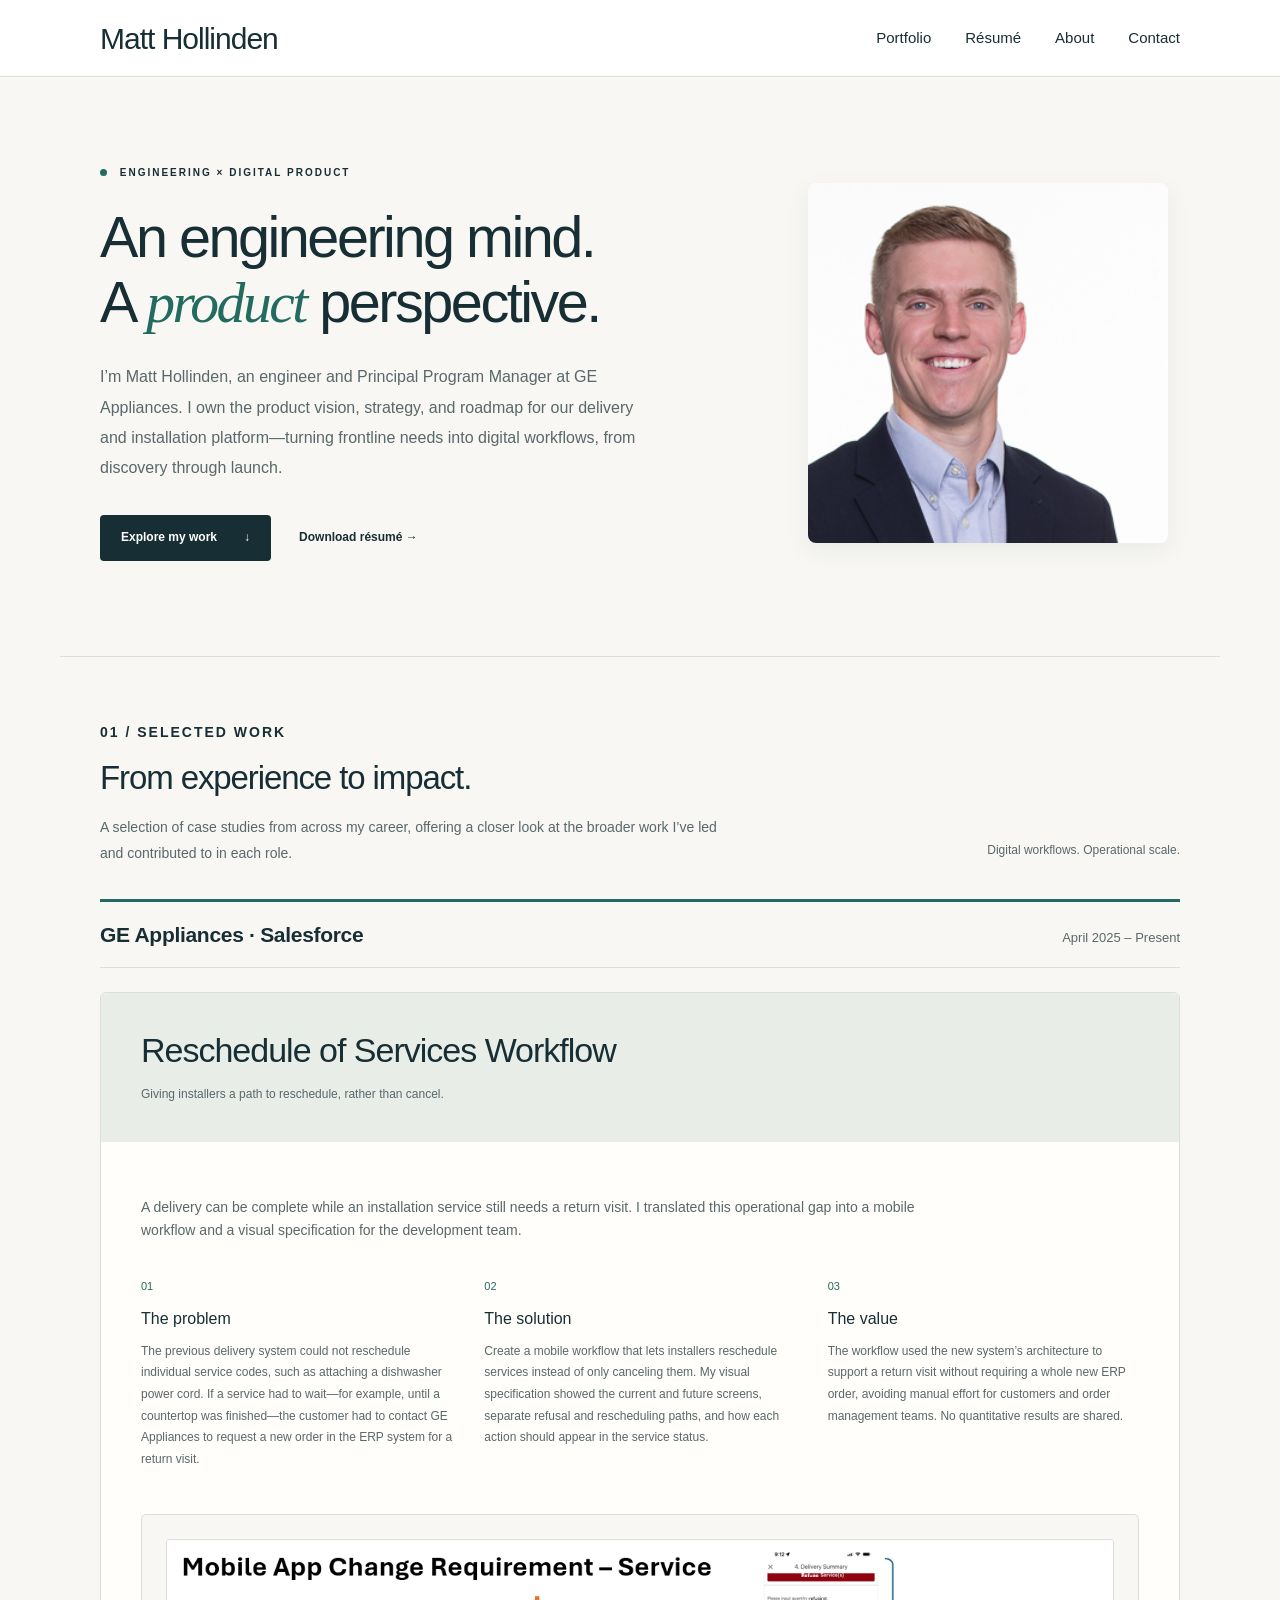
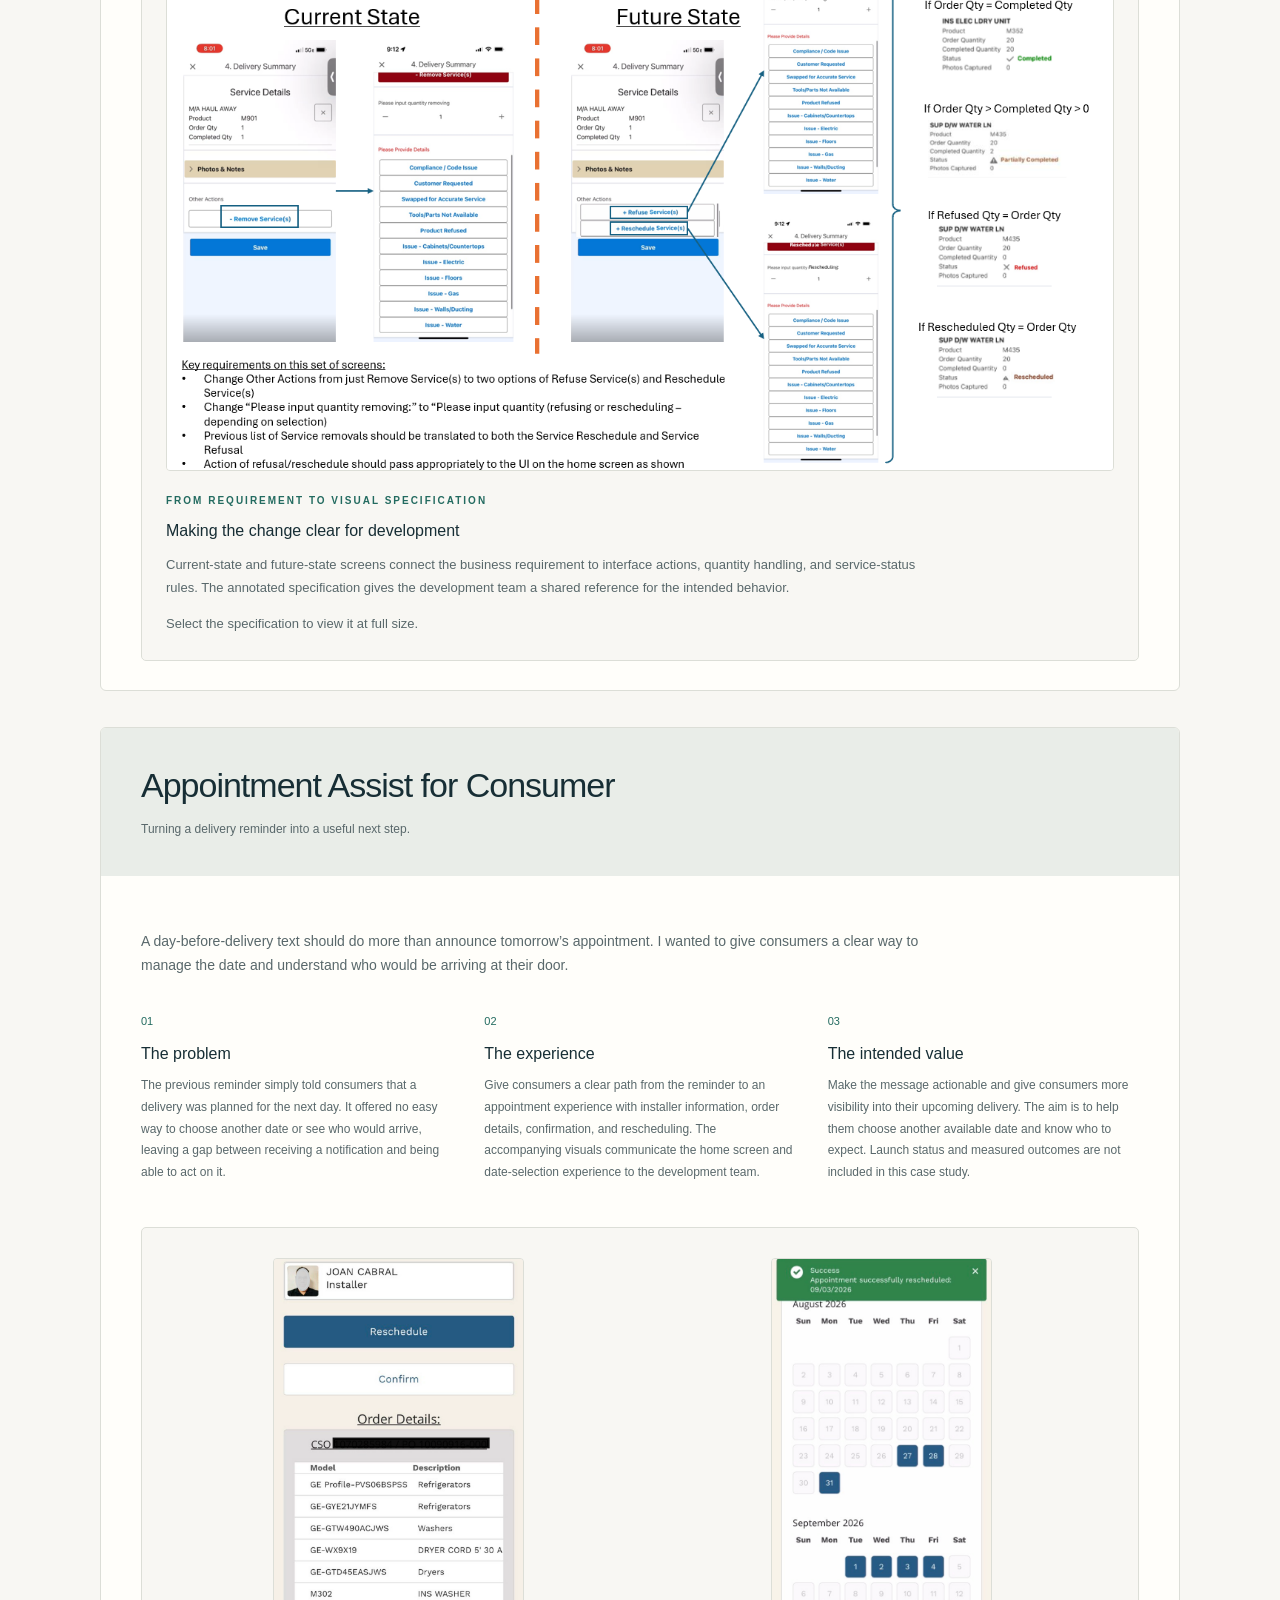
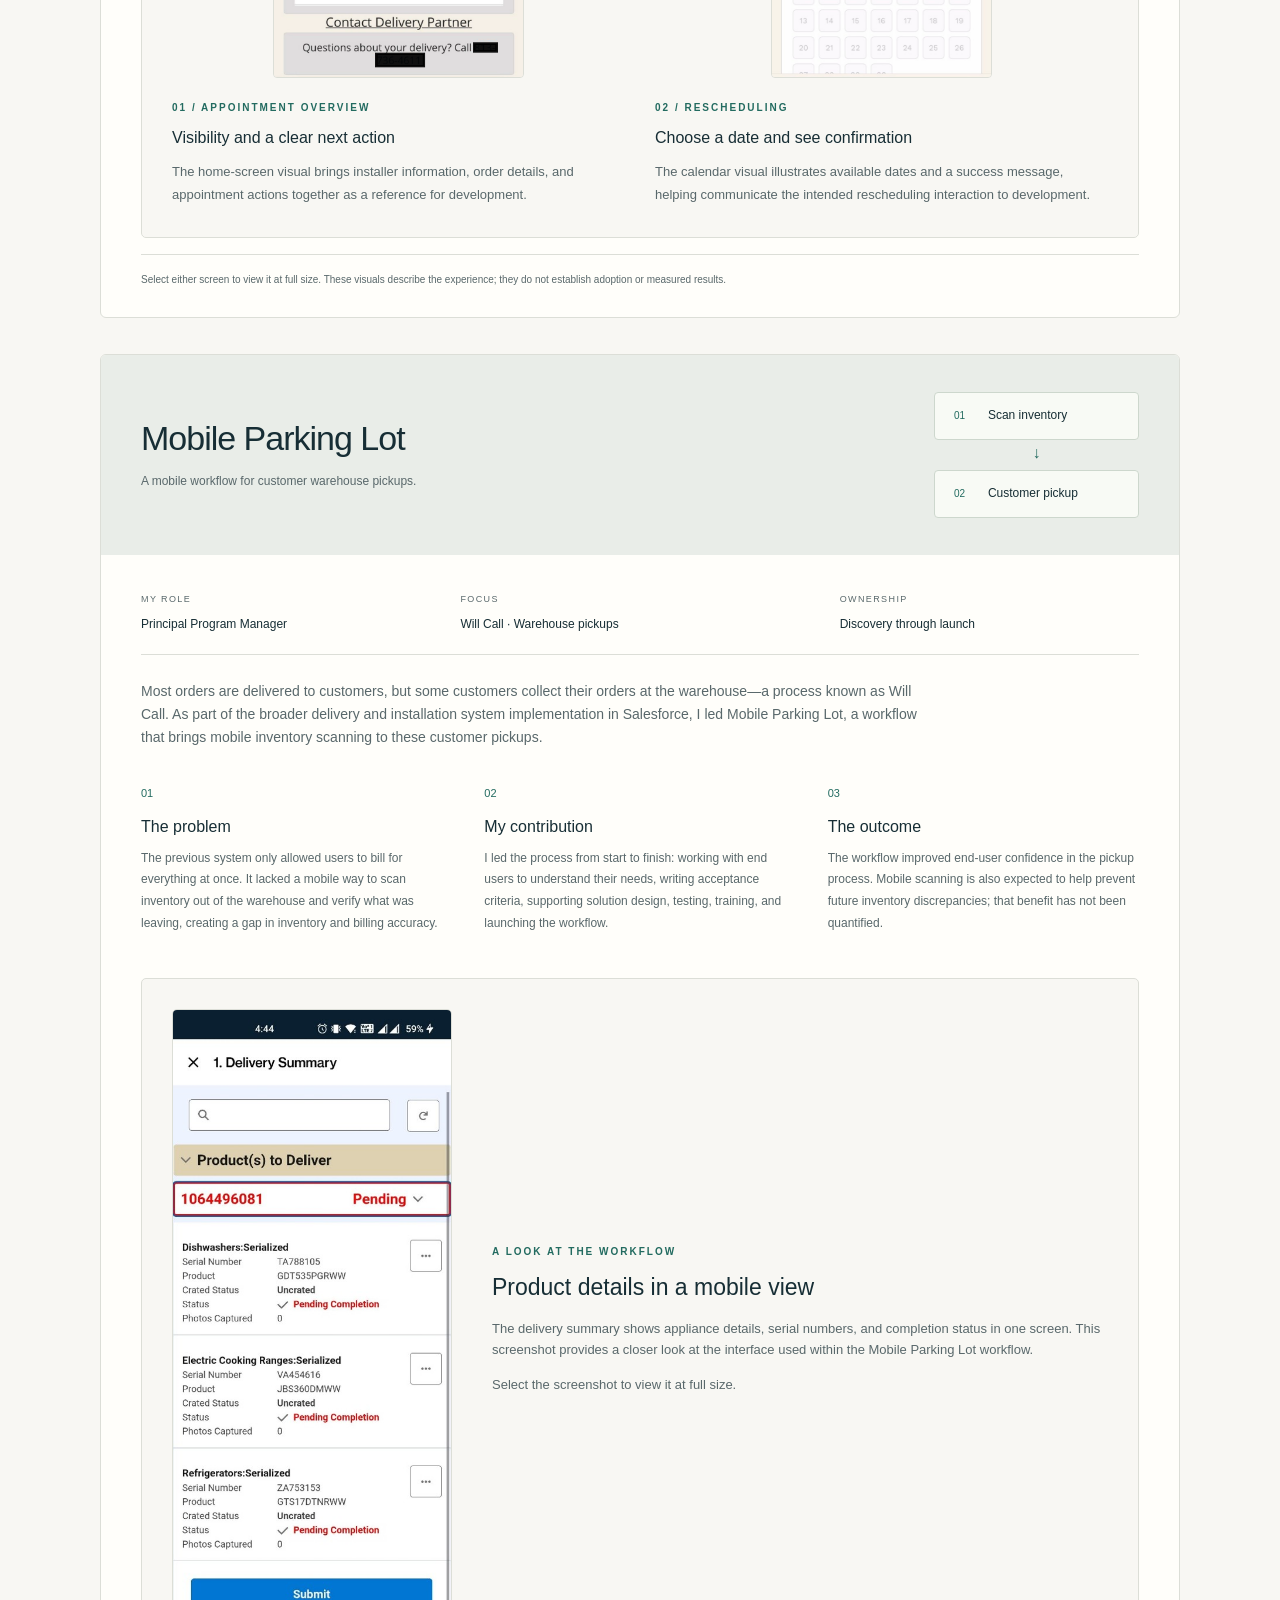
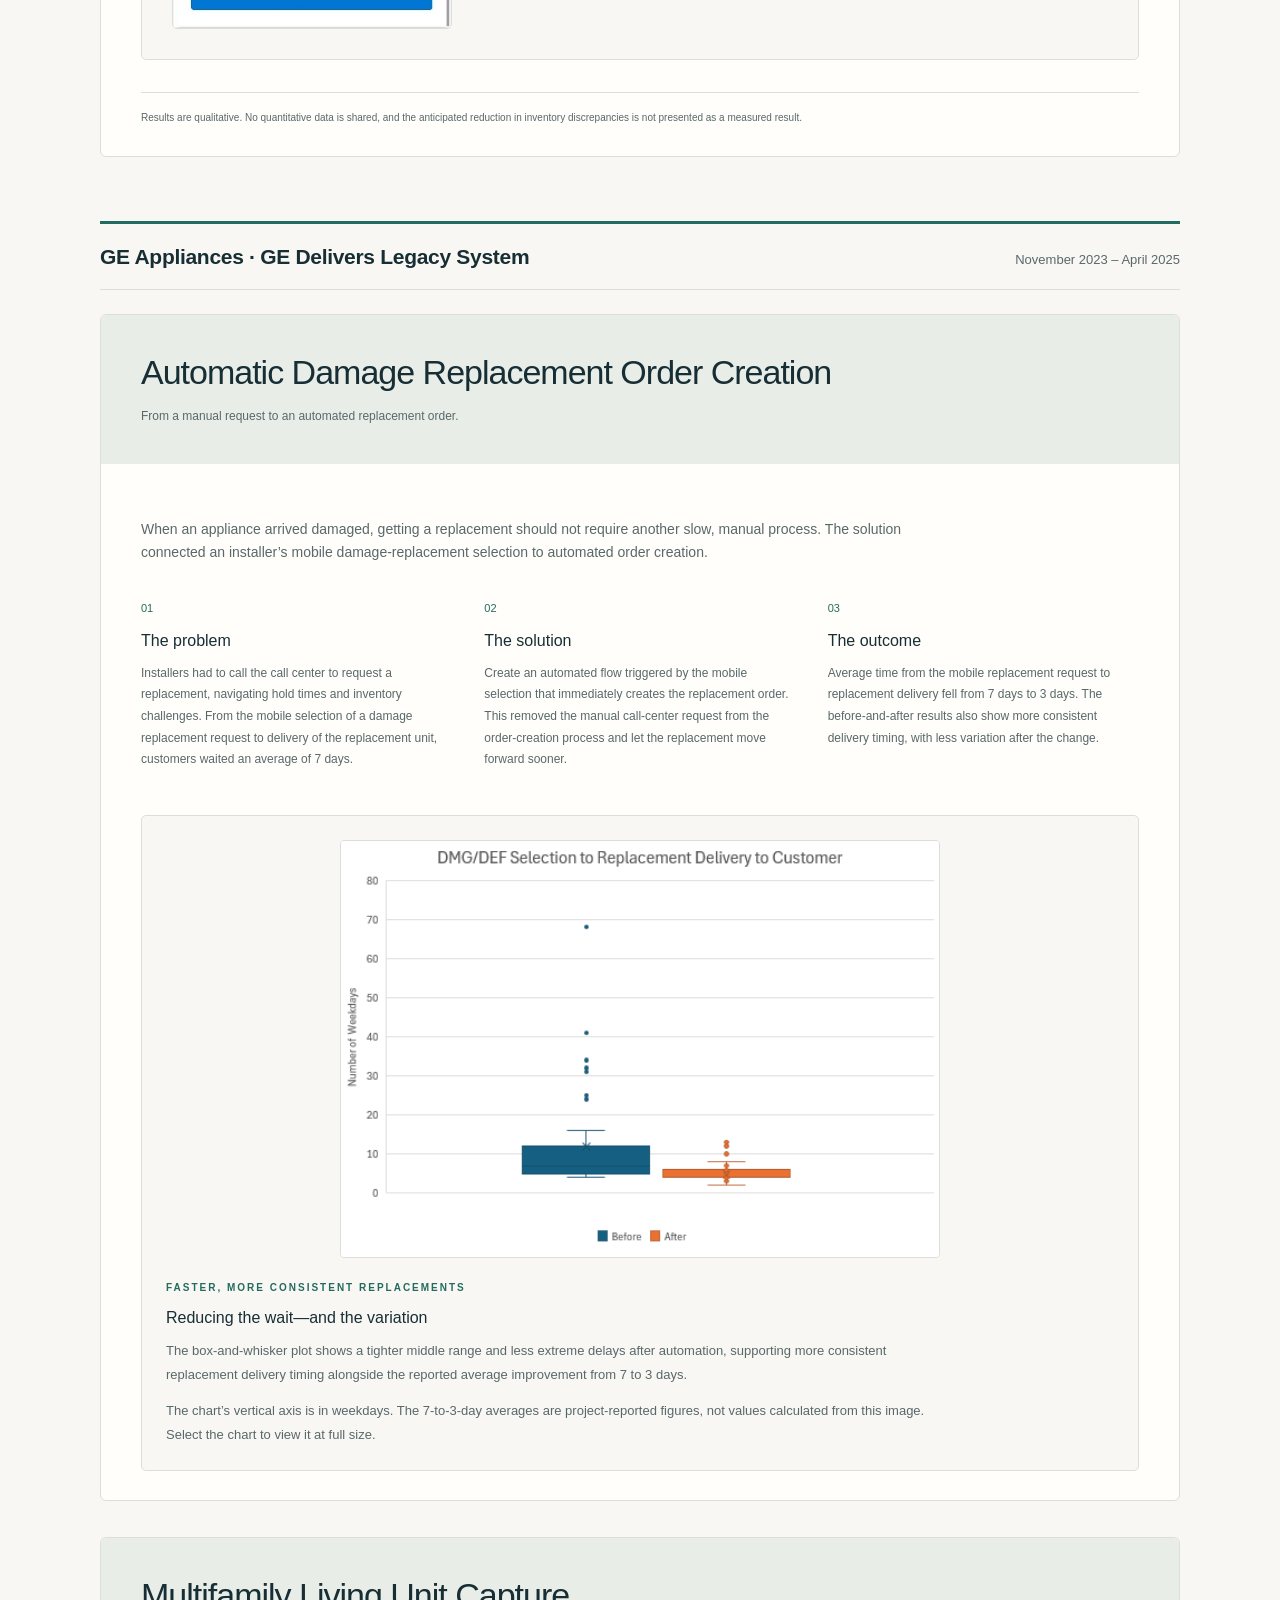
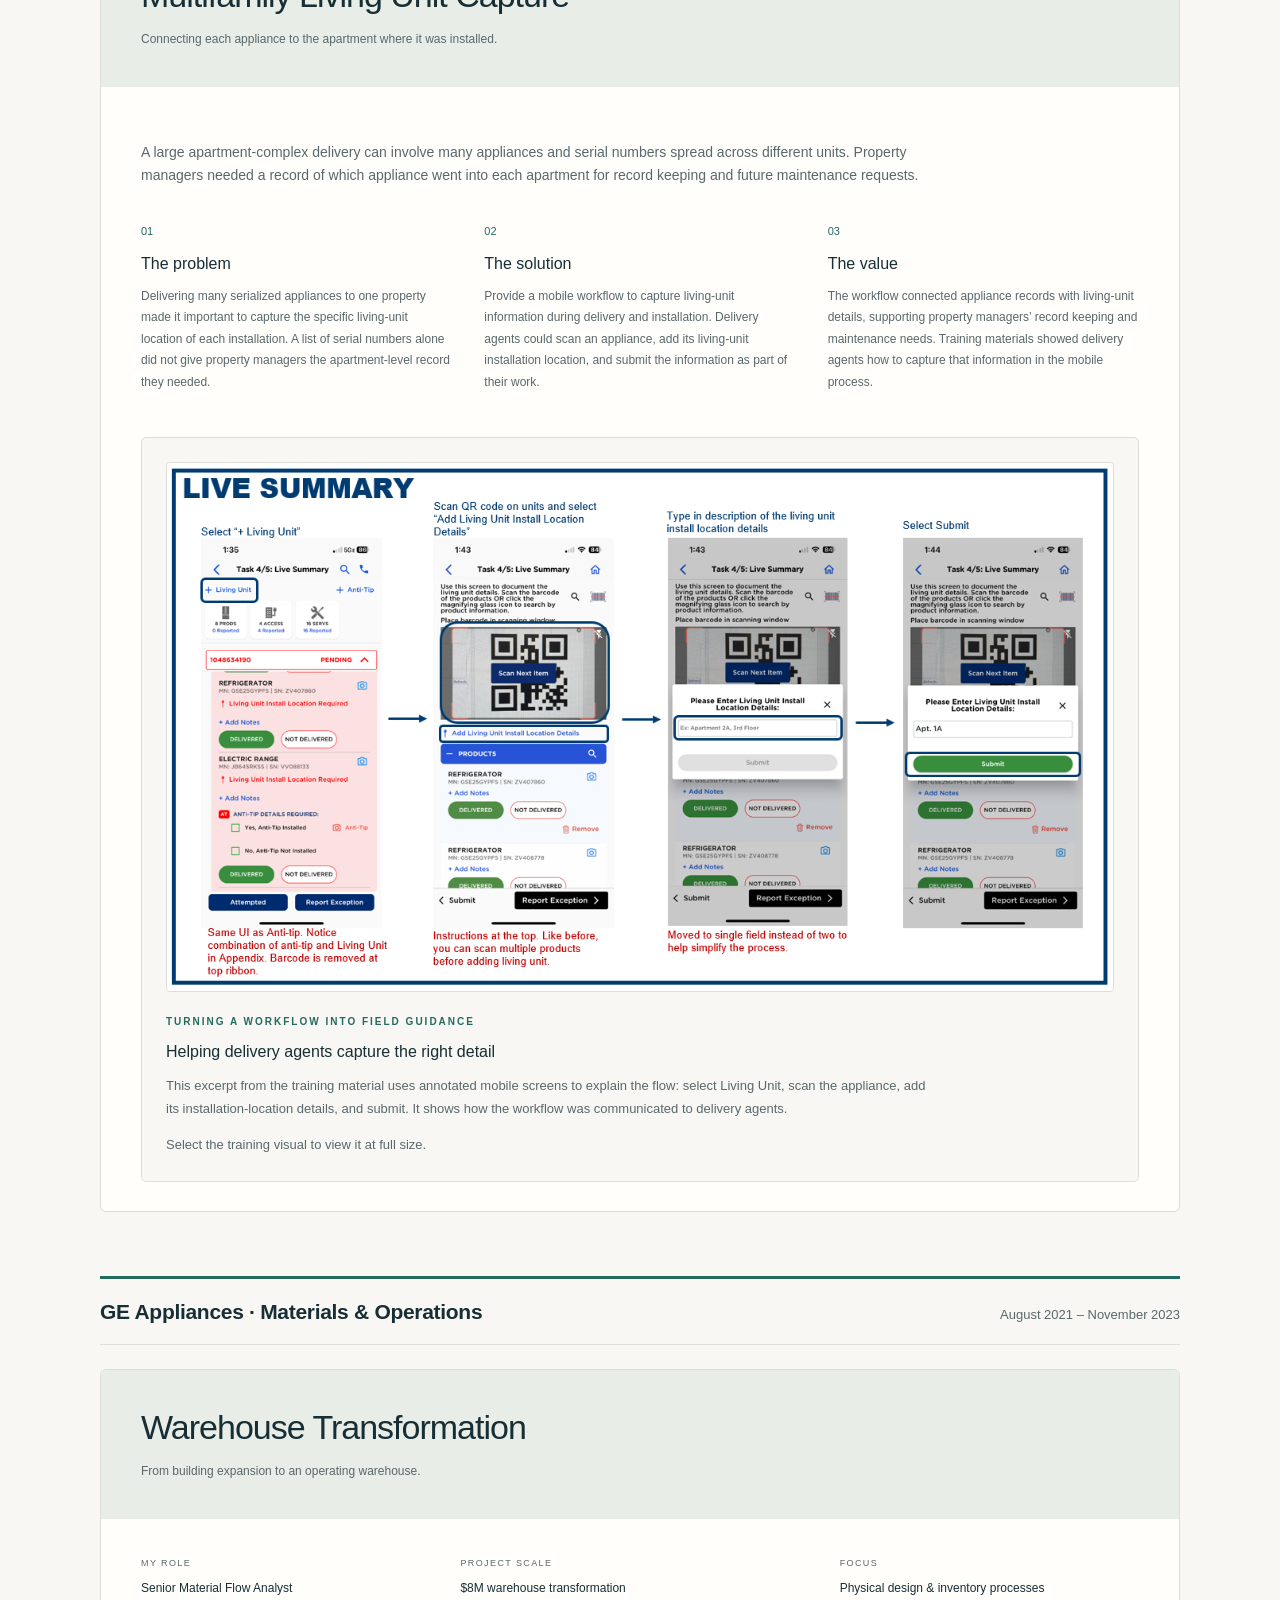
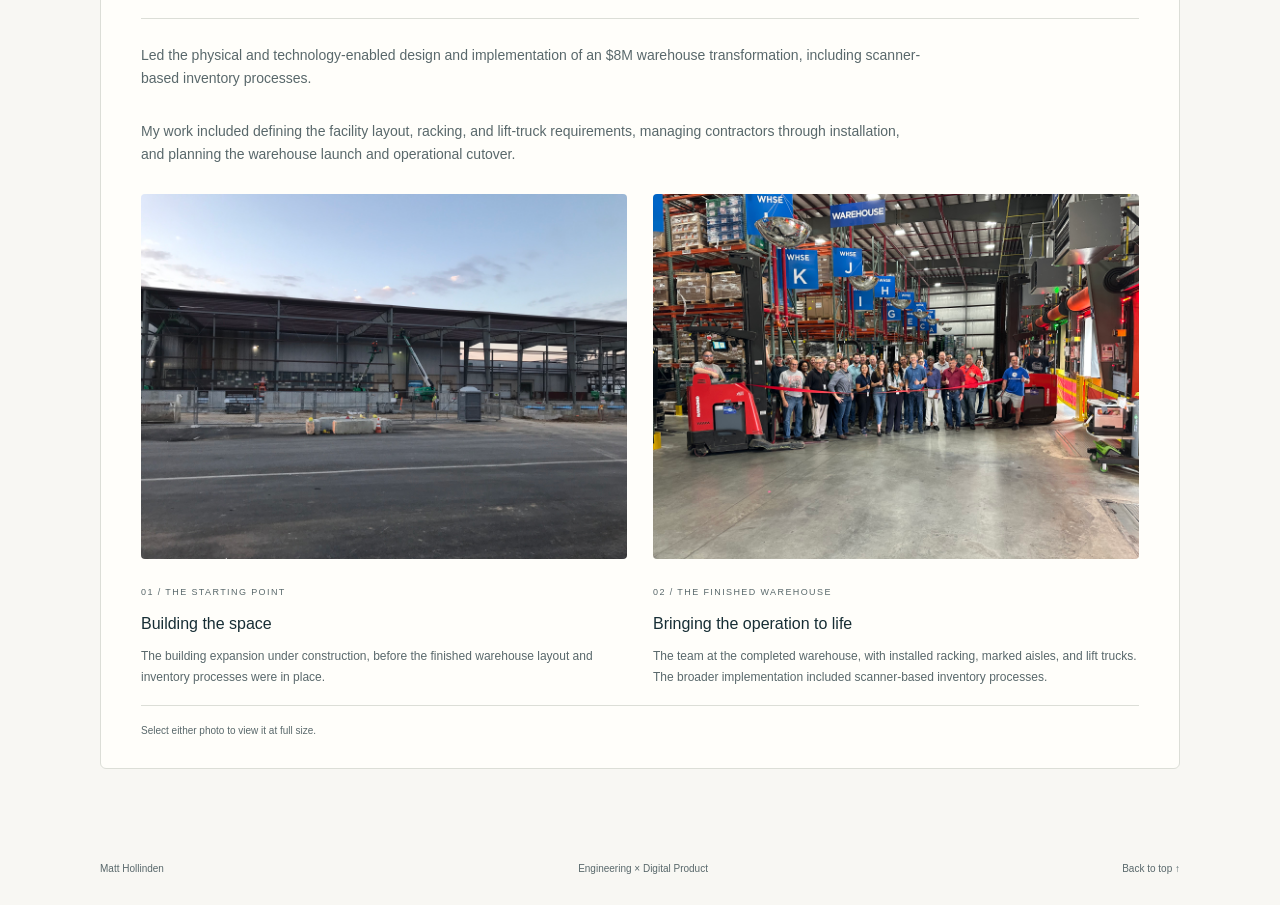
==== commit 4f71d8f6: "Move About and Contact to dedicated pages" ====
--- a/index.html
+++ b/index.html
@@ -10,8 +10,8 @@
 <body>
   <header class="site-header">
     <div class="header-inner wrap">
-      <a class="wordmark" href="#home" aria-label="Matt Hollinden home">Matt Hollinden</a>
-      <nav aria-label="Main navigation"><a href="#work">Portfolio</a><a href="assets/matt-hollinden-resume.pdf" download>Résumé</a><a href="#about">About</a><a href="#contact">Contact</a></nav>
+      <a class="wordmark" href="index.html" aria-label="Matt Hollinden home">Matt Hollinden</a>
+      <nav aria-label="Main navigation"><a href="#work">Portfolio</a><a href="assets/matt-hollinden-resume.pdf" download>Résumé</a><a href="about.html">About</a><a href="contact.html">Contact</a></nav>
     </div>
   </header>
   <main id="home">
@@ -121,23 +121,6 @@
       </article>
       </div>
     </section>
-    <section class="about section wrap" id="about" aria-labelledby="about-title">
-      <div><p class="eyebrow">02 / A LITTLE ABOUT ME</p><h2 id="about-title">Louisville roots.<br>A drive to build better.</h2>
-        <figure style="margin:28px 0 0;max-width:400px">
-          <img src="assets/matt-hollinden-family.jpg" alt="Matt Hollinden with his wife, Kendall, and their daughter, Eliza" width="480" height="640" loading="lazy" style="display:block;width:100%;height:auto;border-radius:8px">
-          <figcaption style="margin-top:10px;font-size:12px;color:var(--muted)">With my wife, Kendall, and our daughter, Eliza.</figcaption>
-        </figure>
-      </div>
-      <div class="about-copy">
-        <p>I grew up in Louisville, Kentucky, and family is at the heart of my life. My wife, Kendall, and our daughter, Eliza, are a big part of who I am beyond my work.</p>
-        <p>I studied Materials Science and Engineering at the University of Kentucky, building a foundation for my passion for manufacturing. I’m drawn to understanding how things are made and finding ways to make the processes behind them work better.</p>
-        <p>That curiosity carried into my career at GE Appliances and my MBA at the University of Louisville, where I broadened my perspective from engineering to the business decisions that shape products and operations.</p>
-        <p>Working in final-mile delivery and system development sparked my interest in customer experience and product management. I saw how a system’s details can shape a customer’s experience—and how listening to the people using it can reveal opportunities to make that experience better.</p>
-        <p>Today, I bring that perspective to digital product delivery: translating frontline feedback into requirements, prioritizing the backlog with Digital Technology, and coordinating testing, training, and launch readiness. I’m excited to keep connecting engineering, operations, and customer needs through product management.</p>
-        <div class="tags"><span>Manufacturing</span><span>Customer experience</span><span>Product management</span></div>
-      </div>
-    </section>
-    <section class="contact section" id="contact" aria-labelledby="contact-title"><div class="wrap contact-inner"><div><p class="eyebrow">03 / WHAT’S NEXT</p><h2 id="contact-title">Let’s start a conversation.</h2><p>Interested in connecting about digital product management?<br>Connect on LinkedIn or send me an email.</p><a class="button" href="https://www.linkedin.com/in/matthew-hollinden-69a531a7/" target="_blank" rel="noopener noreferrer">Connect on LinkedIn <span aria-hidden="true">→</span></a></div><div class="resources" id="resume"><div><h3>Résumé</h3><p><a href="assets/matt-hollinden-resume.pdf" download>Download résumé (PDF)</a><br>Updated October 24, 2026</p></div><div><h3>Email</h3><p><a href="mailto:matthollinden@gmail.com">matthollinden@gmail.com</a></p></div></div></div></section>
   </main>
   <footer class="wrap"><span>Matt Hollinden</span><span>Engineering × Digital Product</span><a href="#home">Back to top ↑</a></footer>
 </body>
--- a/styles.css
+++ b/styles.css
@@ -20,3 +20,16 @@
 .work-group>.case-study:first-of-type{margin-top:0}
 @media(max-width:800px){.work>.section-heading{display:block}.work>.section-heading>p{margin-top:14px}.work-group-heading{flex-direction:column;gap:8px}}
 @media(max-width:600px){.work-group+.work-group{margin-top:44px}.work-group-heading h3{font-size:19px}.work-group-dates{font-size:12px}}
+
+/* Dedicated About and Contact pages */
+nav a[aria-current="page"]{color:var(--teal);text-decoration:underline;text-decoration-thickness:2px;text-underline-offset:8px}
+.standalone-page{min-height:100vh;display:flex;flex-direction:column}
+.standalone-page main{flex:1}
+.standalone-page footer{width:100%}
+.standalone-page .section{padding-top:72px;padding-bottom:72px}
+.standalone-page h1{font-size:clamp(34px,4vw,48px);font-weight:500;letter-spacing:-1.5px;line-height:1.2;margin-bottom:24px}
+.about-page .about{align-items:start}
+.contact-page main{display:flex;flex-direction:column}
+.contact-page .contact{flex:1}
+.contact-page .contact-inner{align-items:start}
+@media(max-width:600px){.standalone-page .section{padding-top:44px;padding-bottom:44px}.standalone-page h1{font-size:34px}}
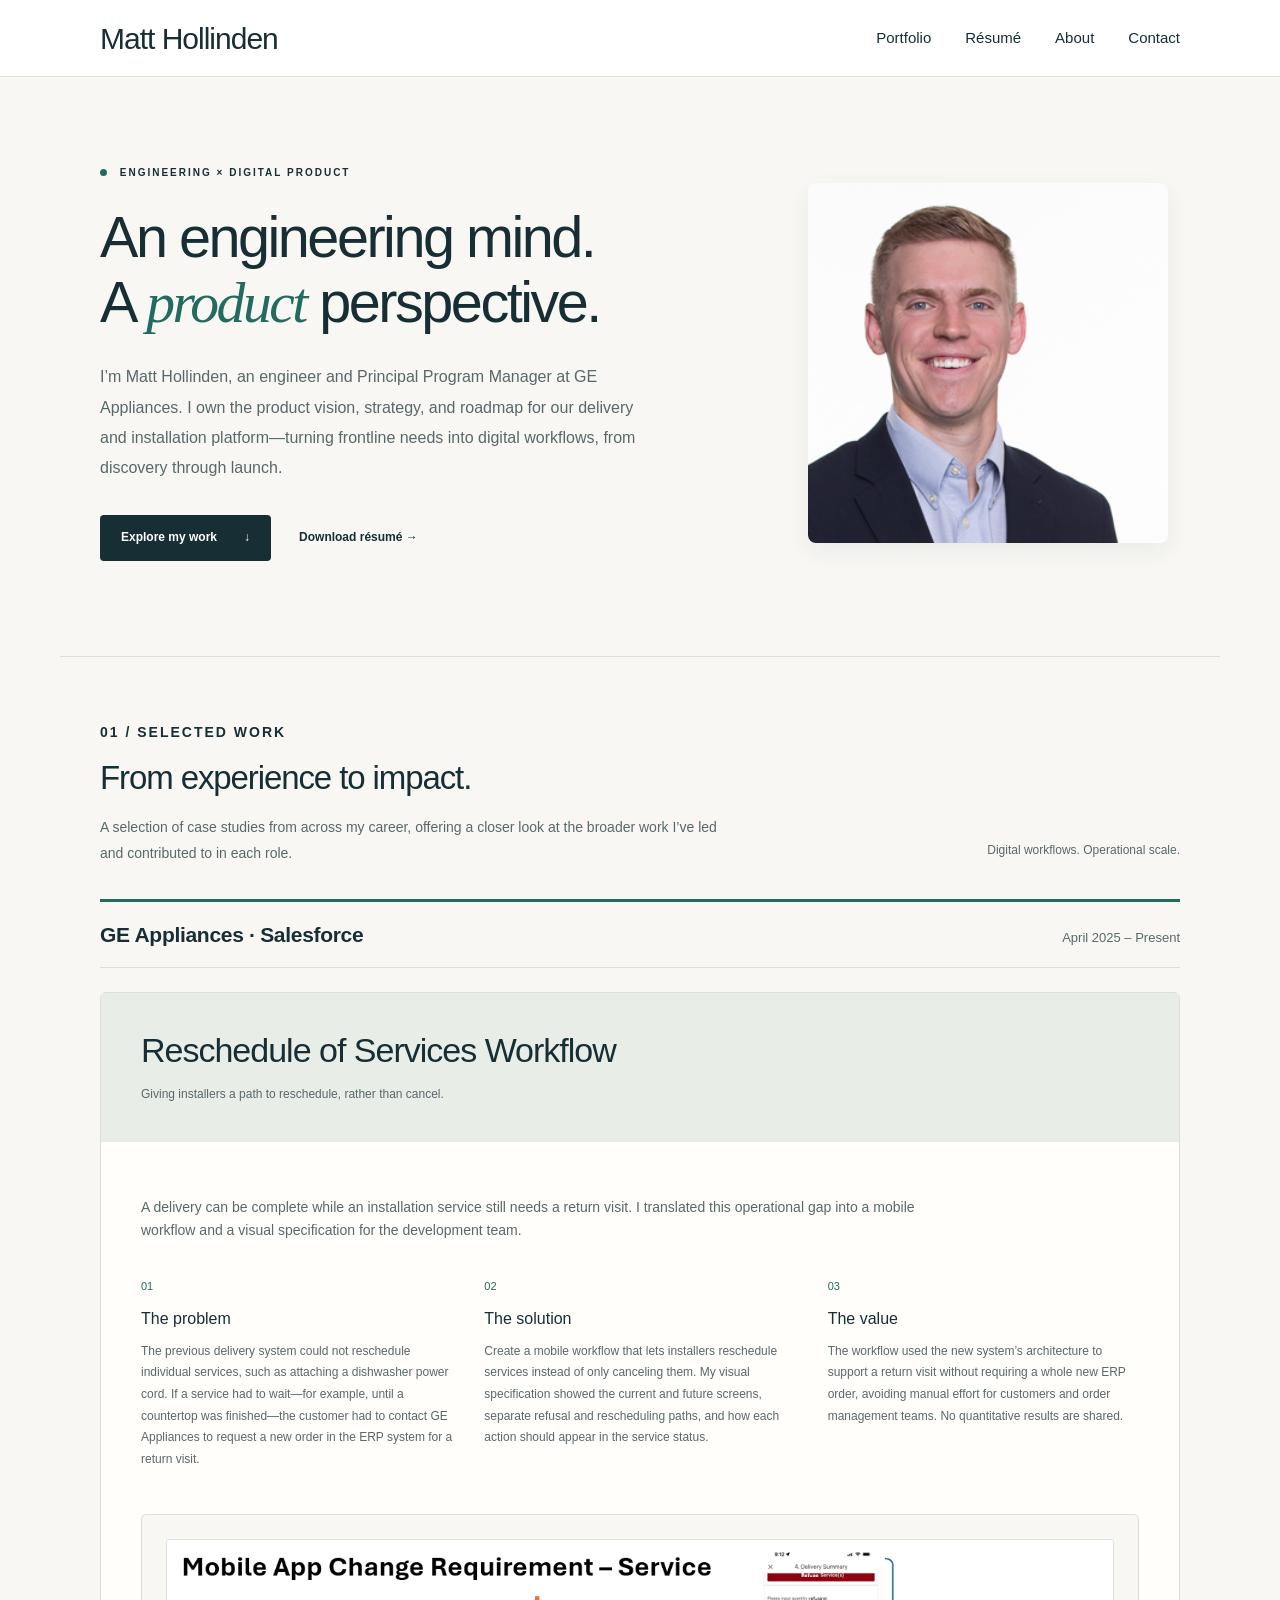
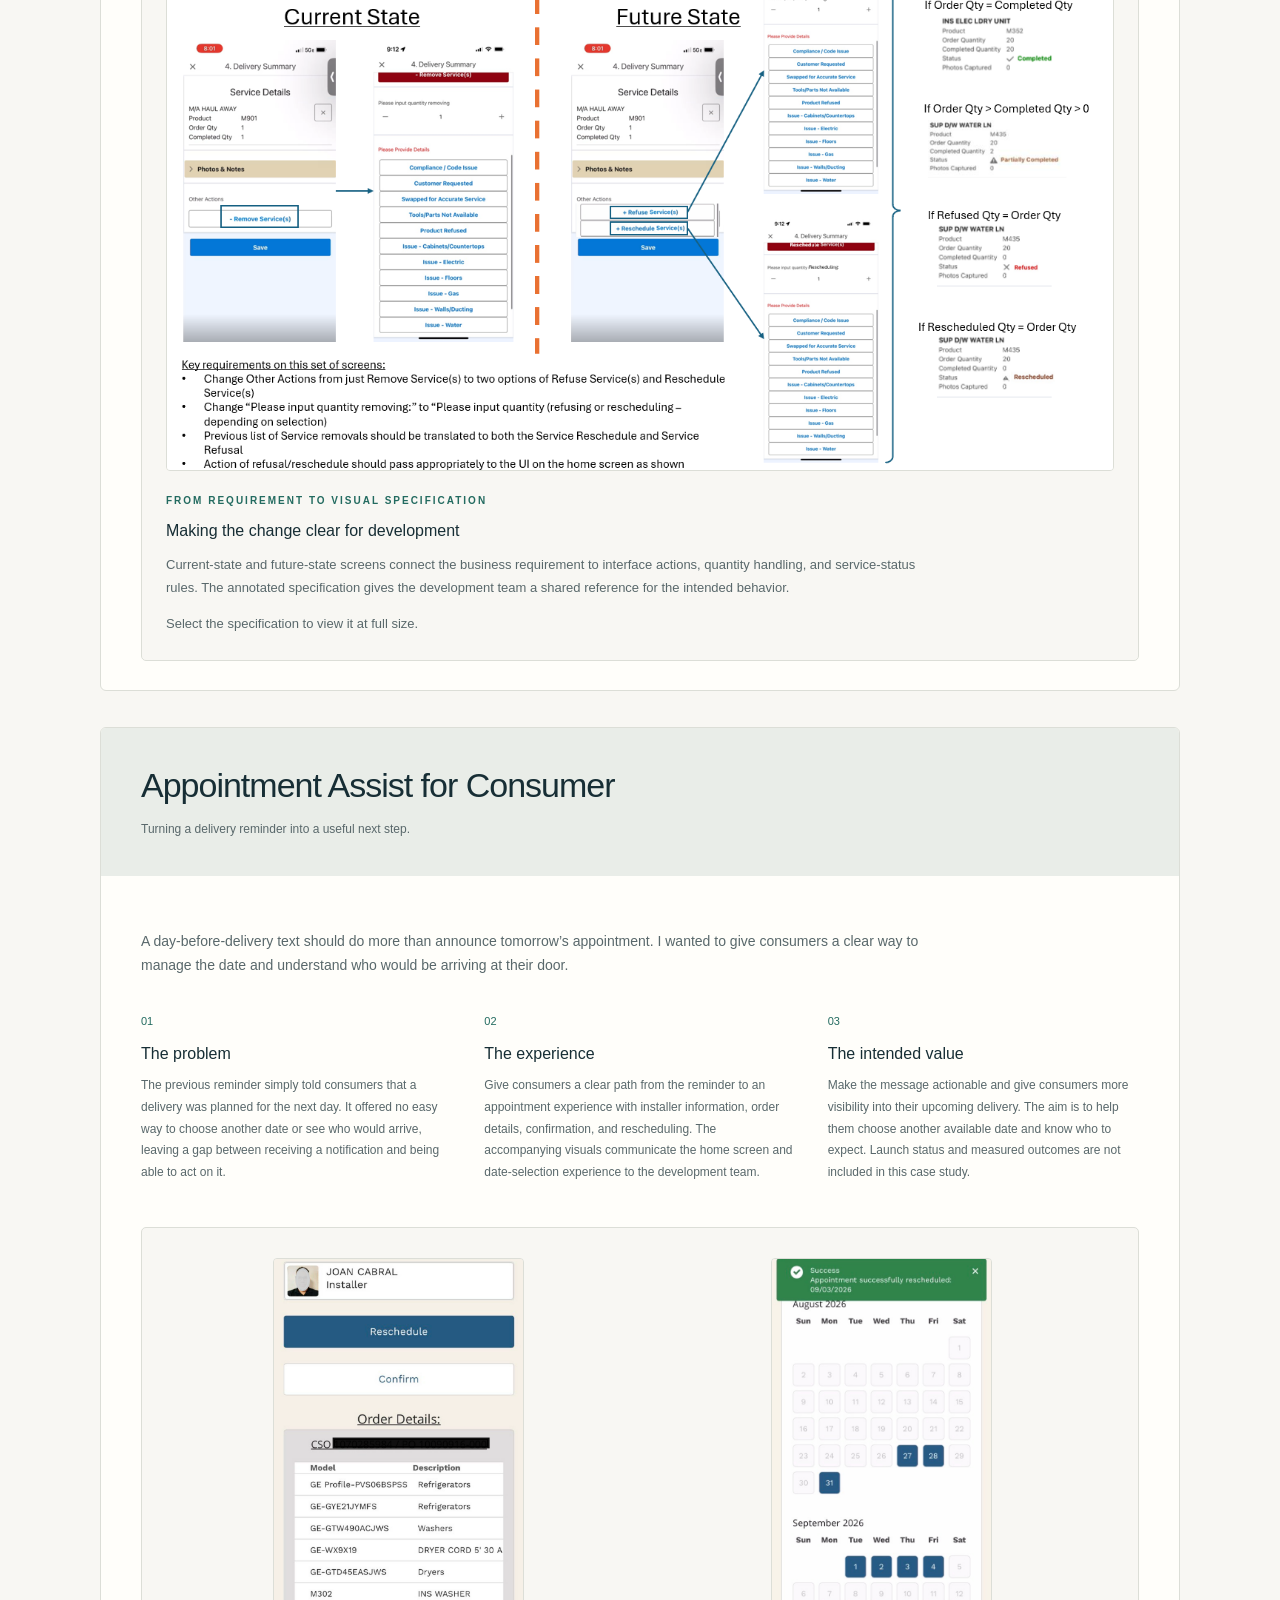
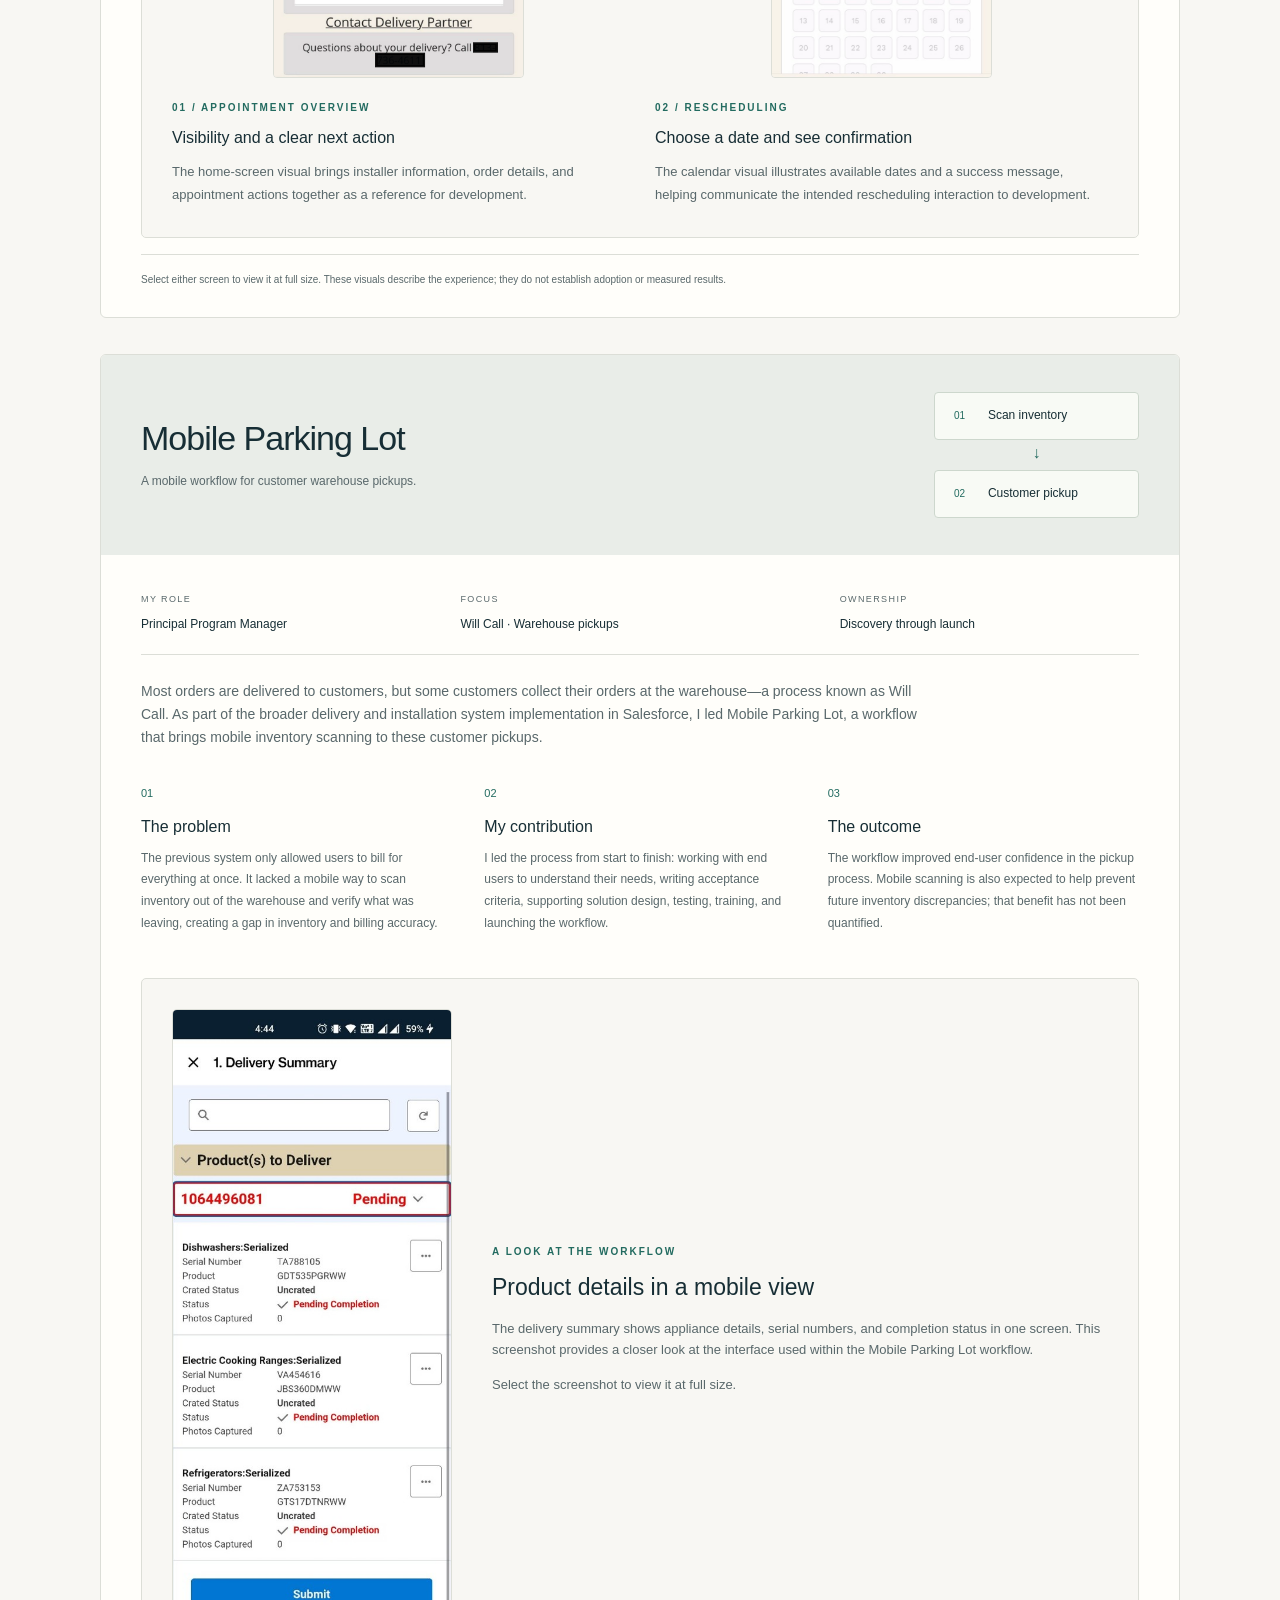
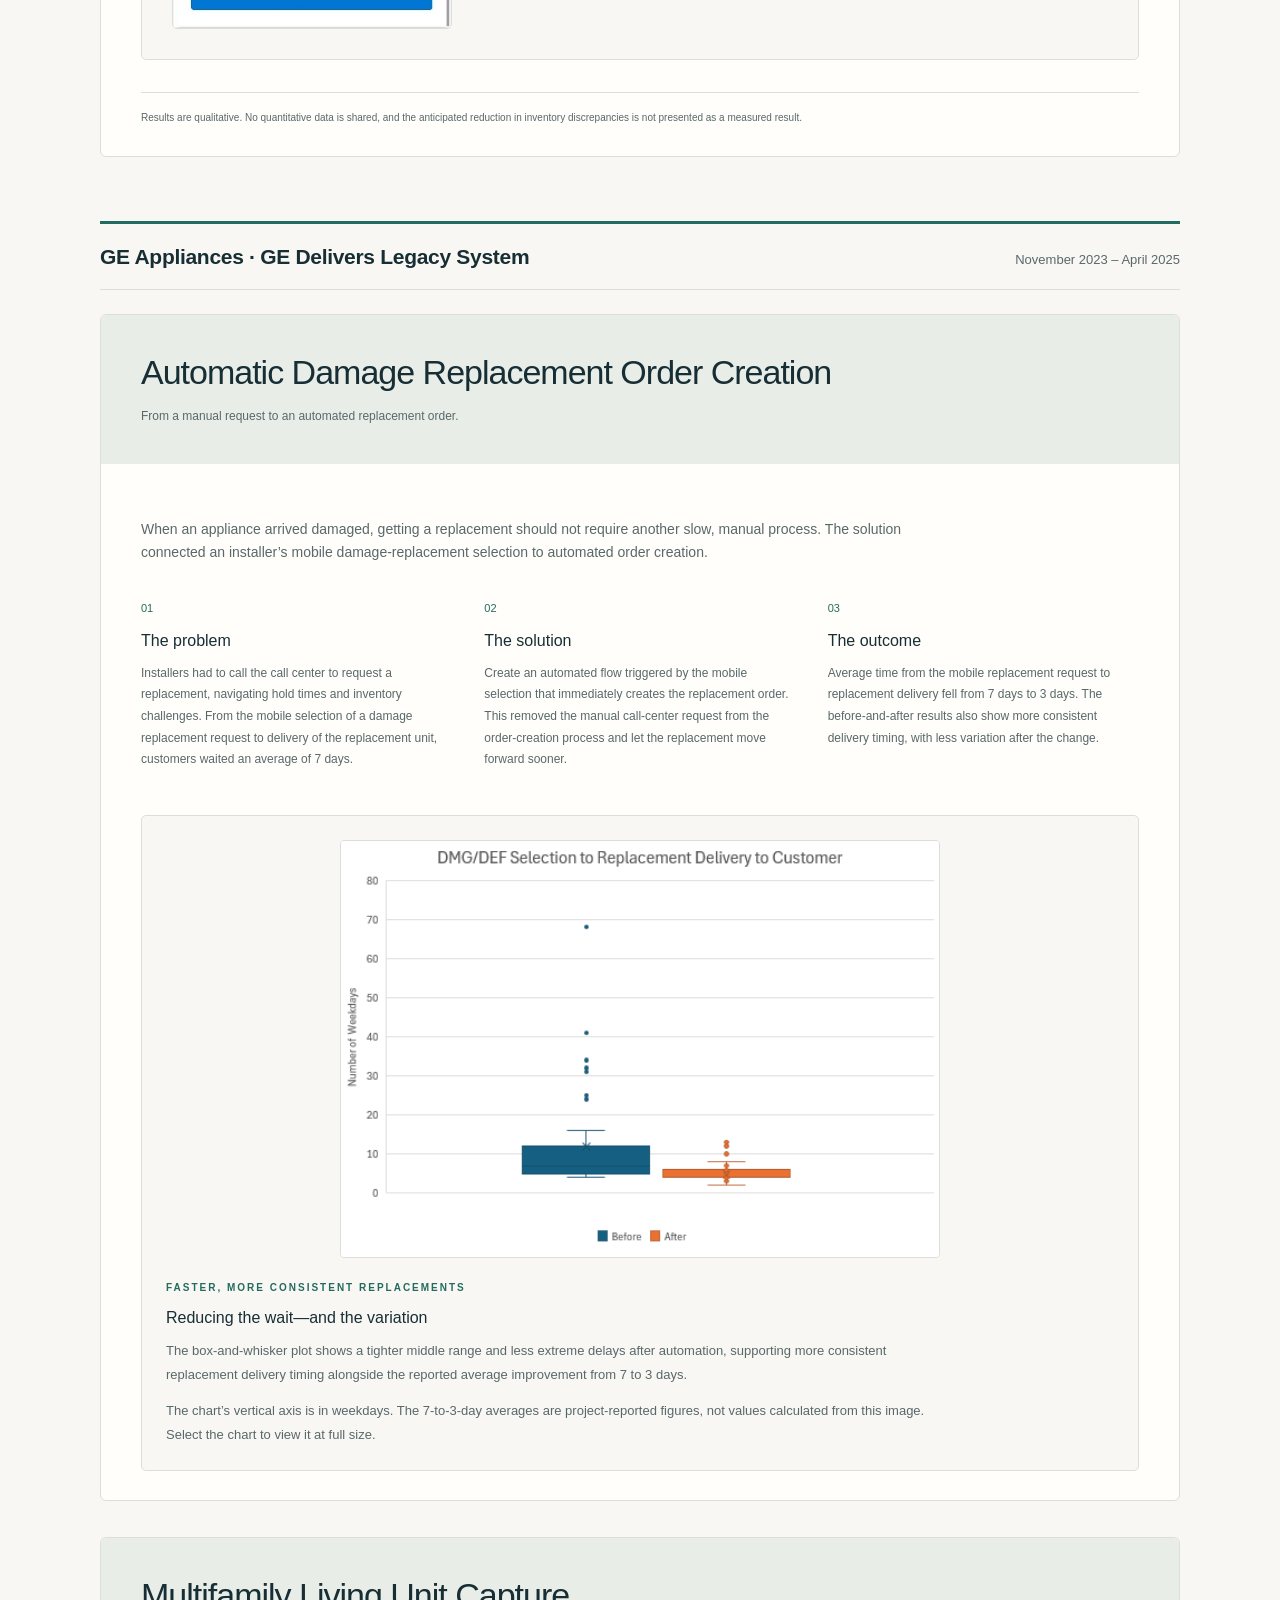
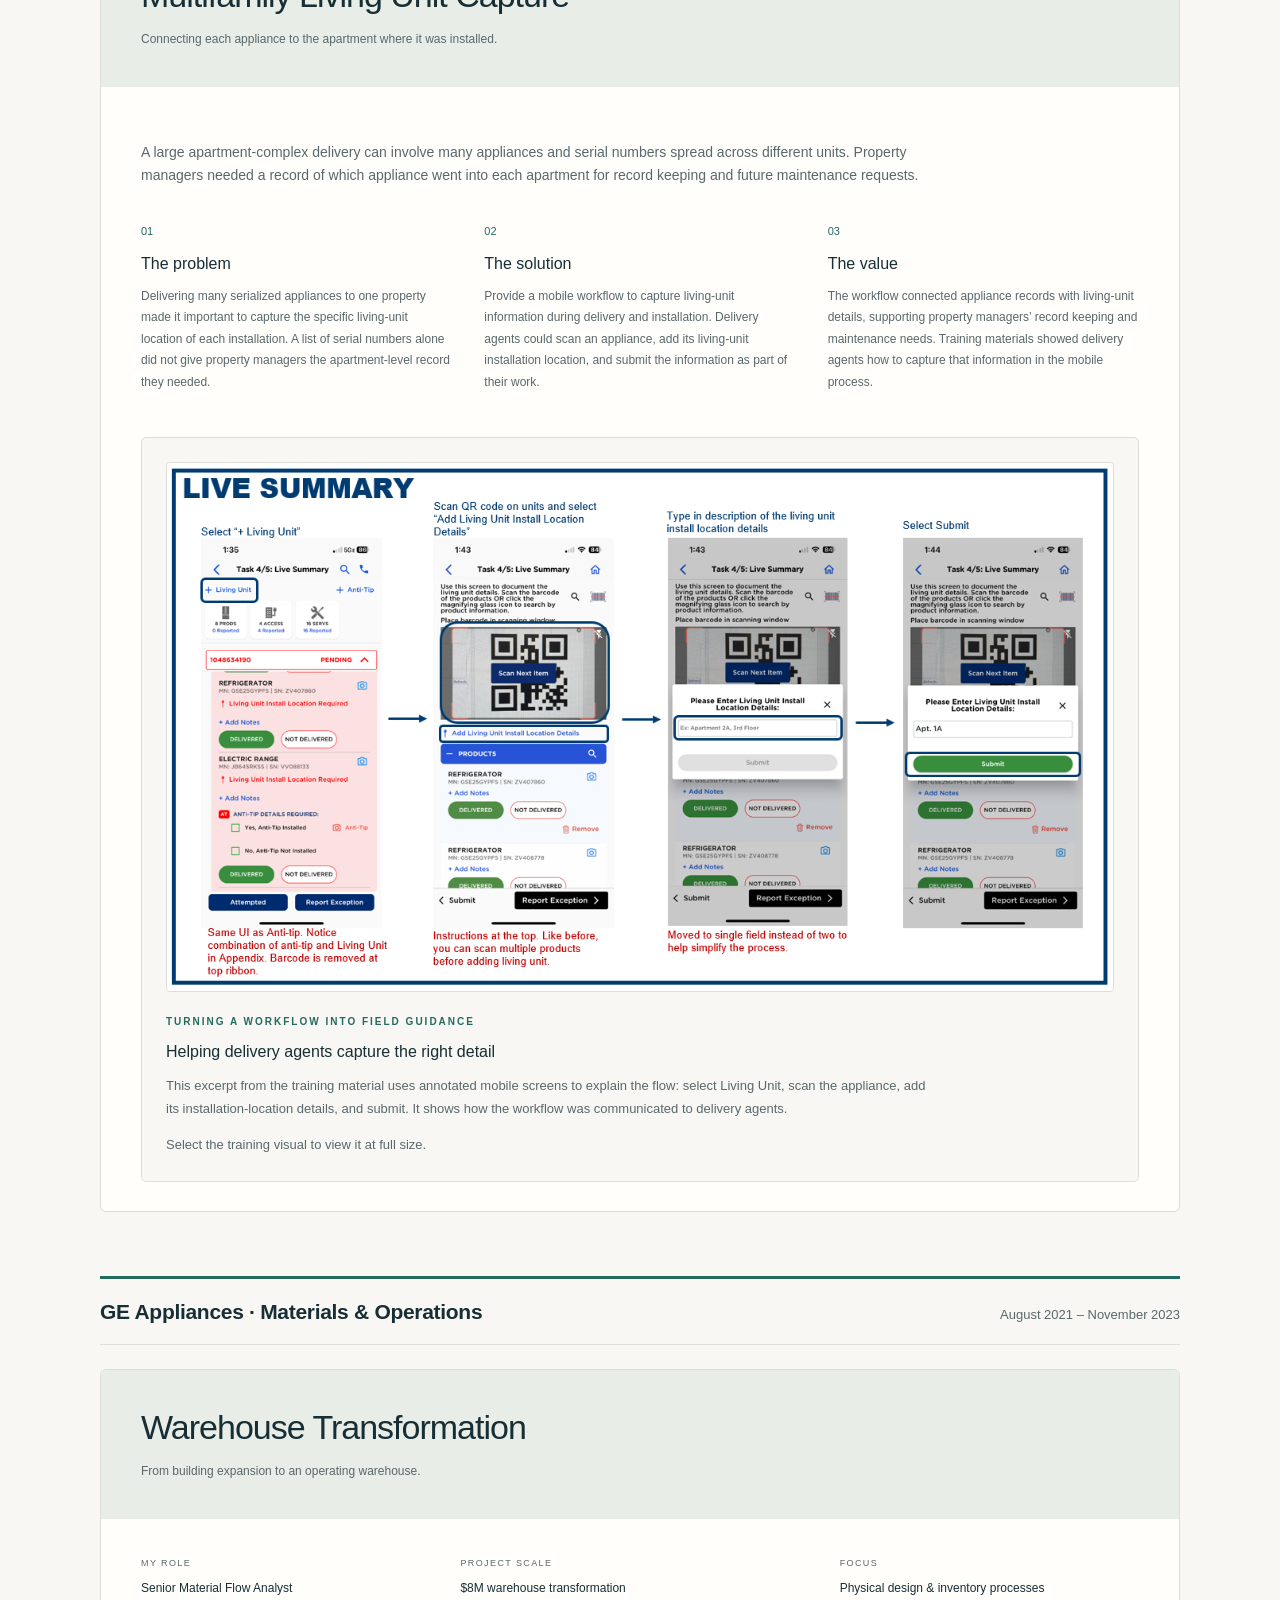
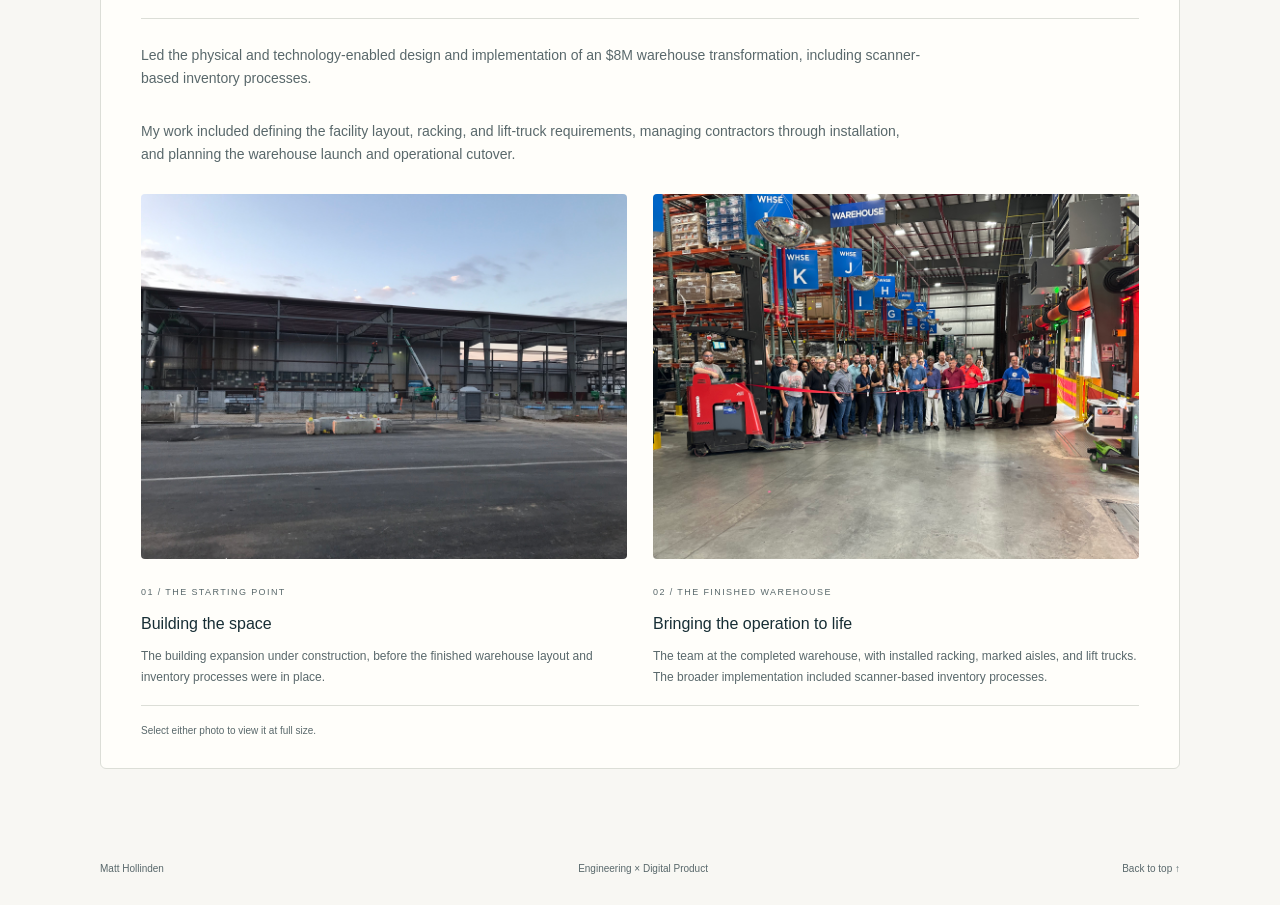
==== commit a045a35b: "Problem wording on Reschedule of Services" ====
--- a/index.html
+++ b/index.html
@@ -32,7 +32,7 @@
         <div class="case-content">
           <p class="case-summary">A delivery can be complete while an installation service still needs a return visit. I translated this operational gap into a mobile workflow and a visual specification for the development team.</p>
           <div class="case-grid">
-            <section><span class="step">01</span><h4>The problem</h4><p class="placeholder">The previous delivery system could not reschedule individual service codes, such as attaching a dishwasher power cord. If a service had to wait—for example, until a countertop was finished—the customer had to contact GE Appliances to request a new order in the ERP system for a return visit.</p></section>
+            <section><span class="step">01</span><h4>The problem</h4><p class="placeholder">The previous delivery system could not reschedule individual services, such as attaching a dishwasher power cord. If a service had to wait—for example, until a countertop was finished—the customer had to contact GE Appliances to request a new order in the ERP system for a return visit.</p></section>
             <section><span class="step">02</span><h4>The solution</h4><p class="placeholder">Create a mobile workflow that lets installers reschedule services instead of only canceling them. My visual specification showed the current and future screens, separate refusal and rescheduling paths, and how each action should appear in the service status.</p></section>
             <section><span class="step">03</span><h4>The value</h4><p class="placeholder">The workflow used the new system’s architecture to support a return visit without requiring a whole new ERP order, avoiding manual effort for customers and order management teams. No quantitative results are shared.</p></section>
           </div>
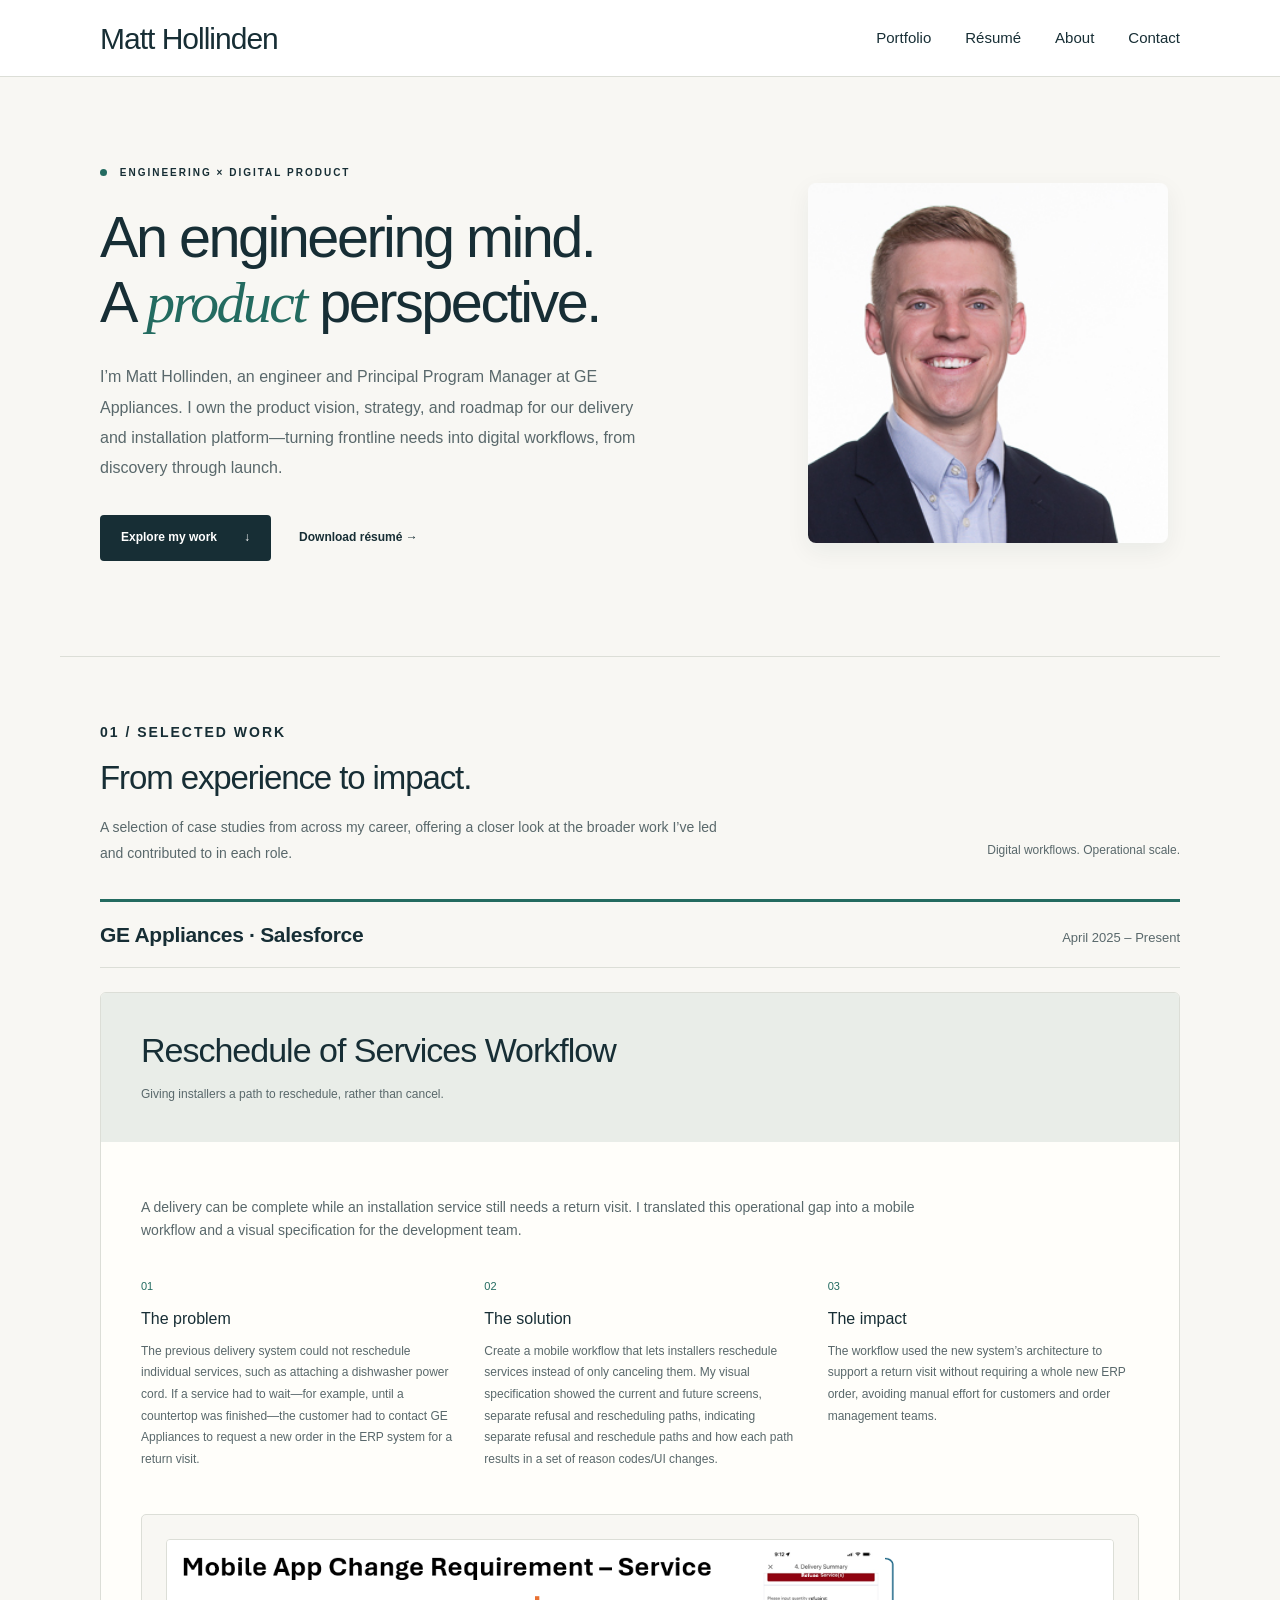
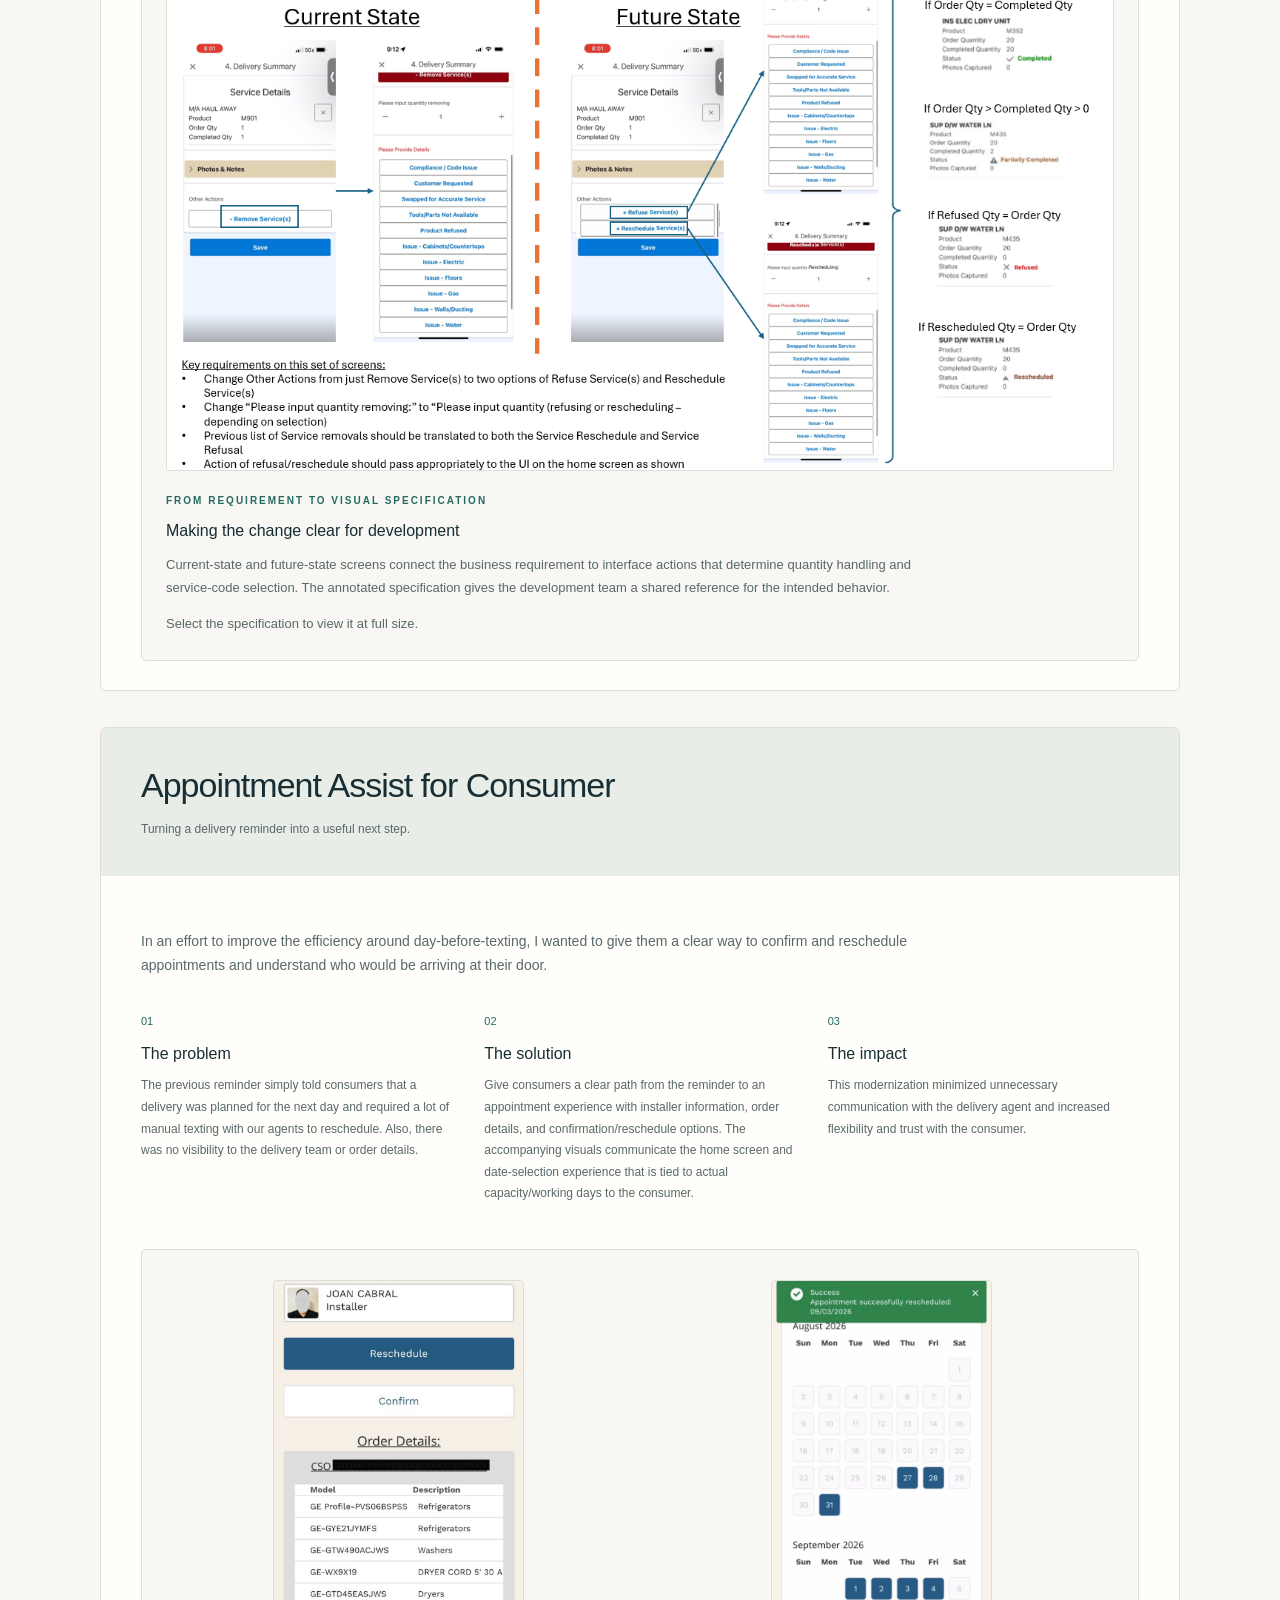
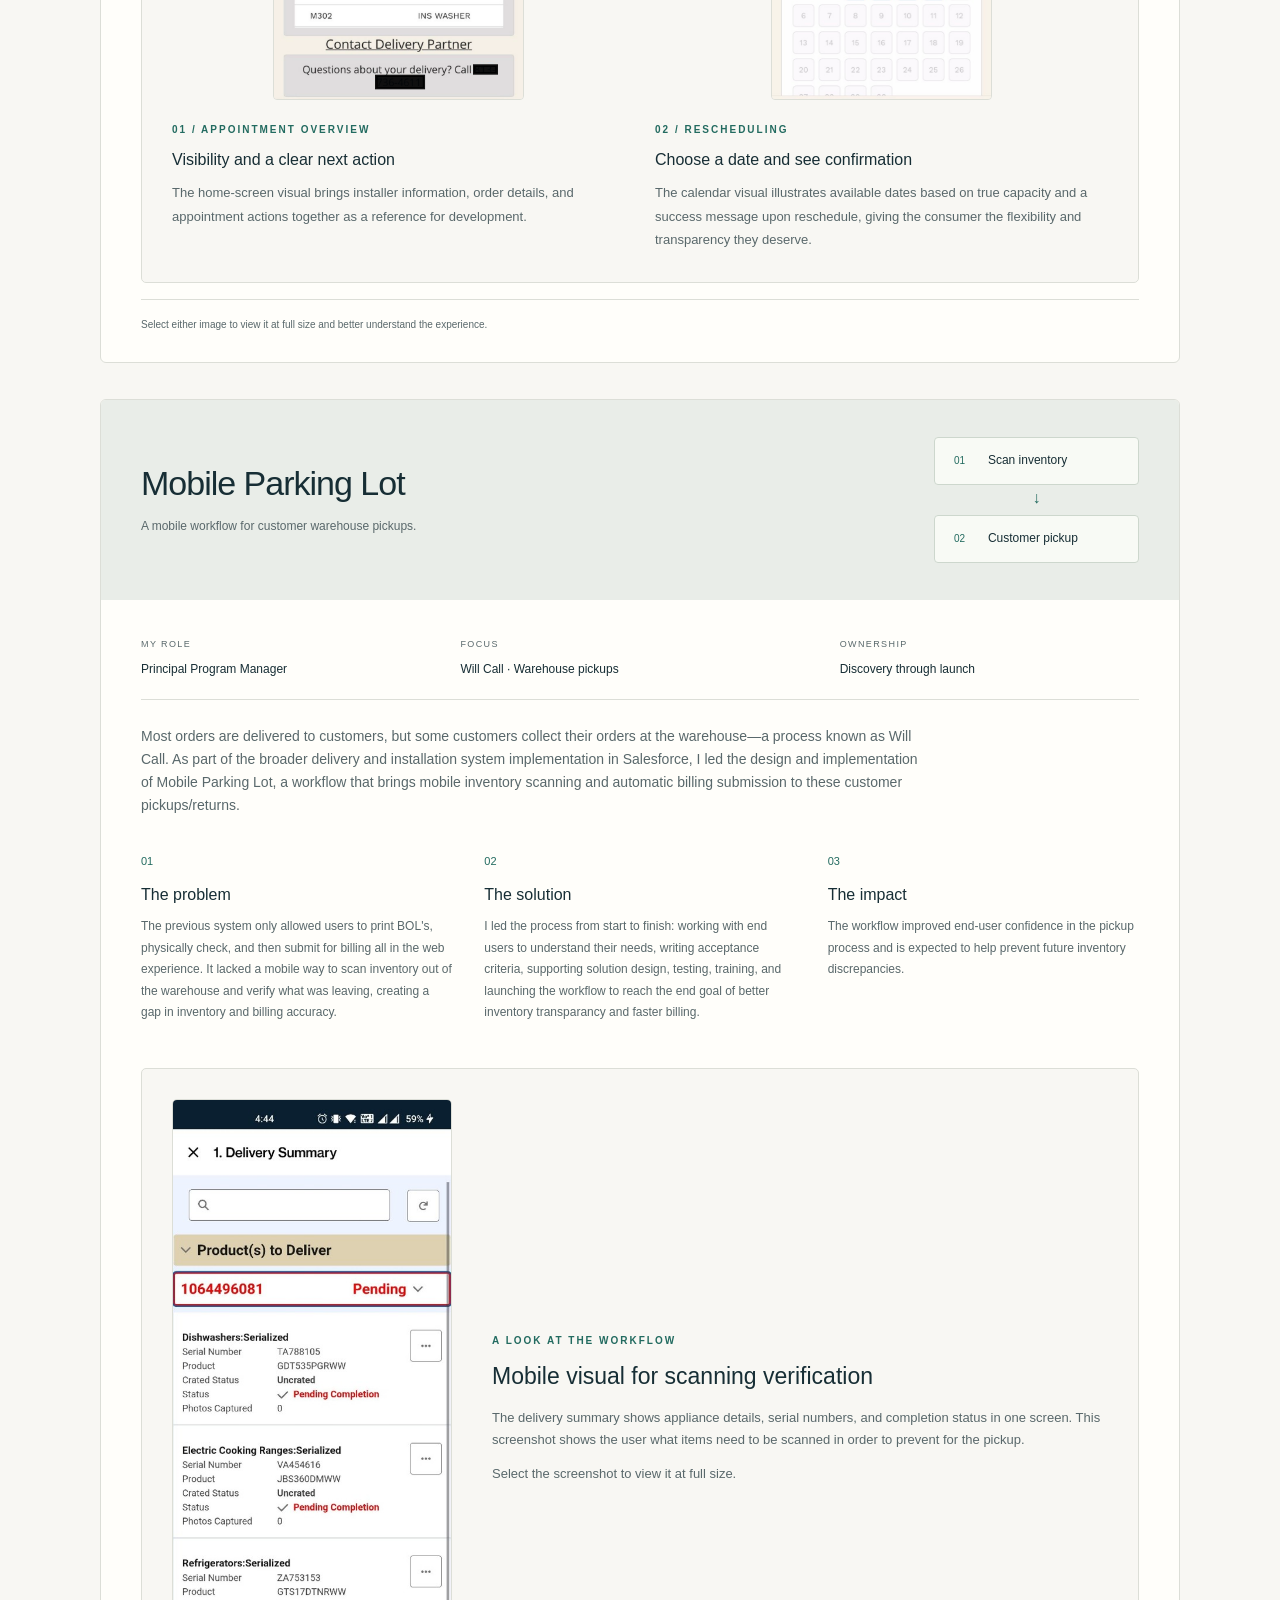
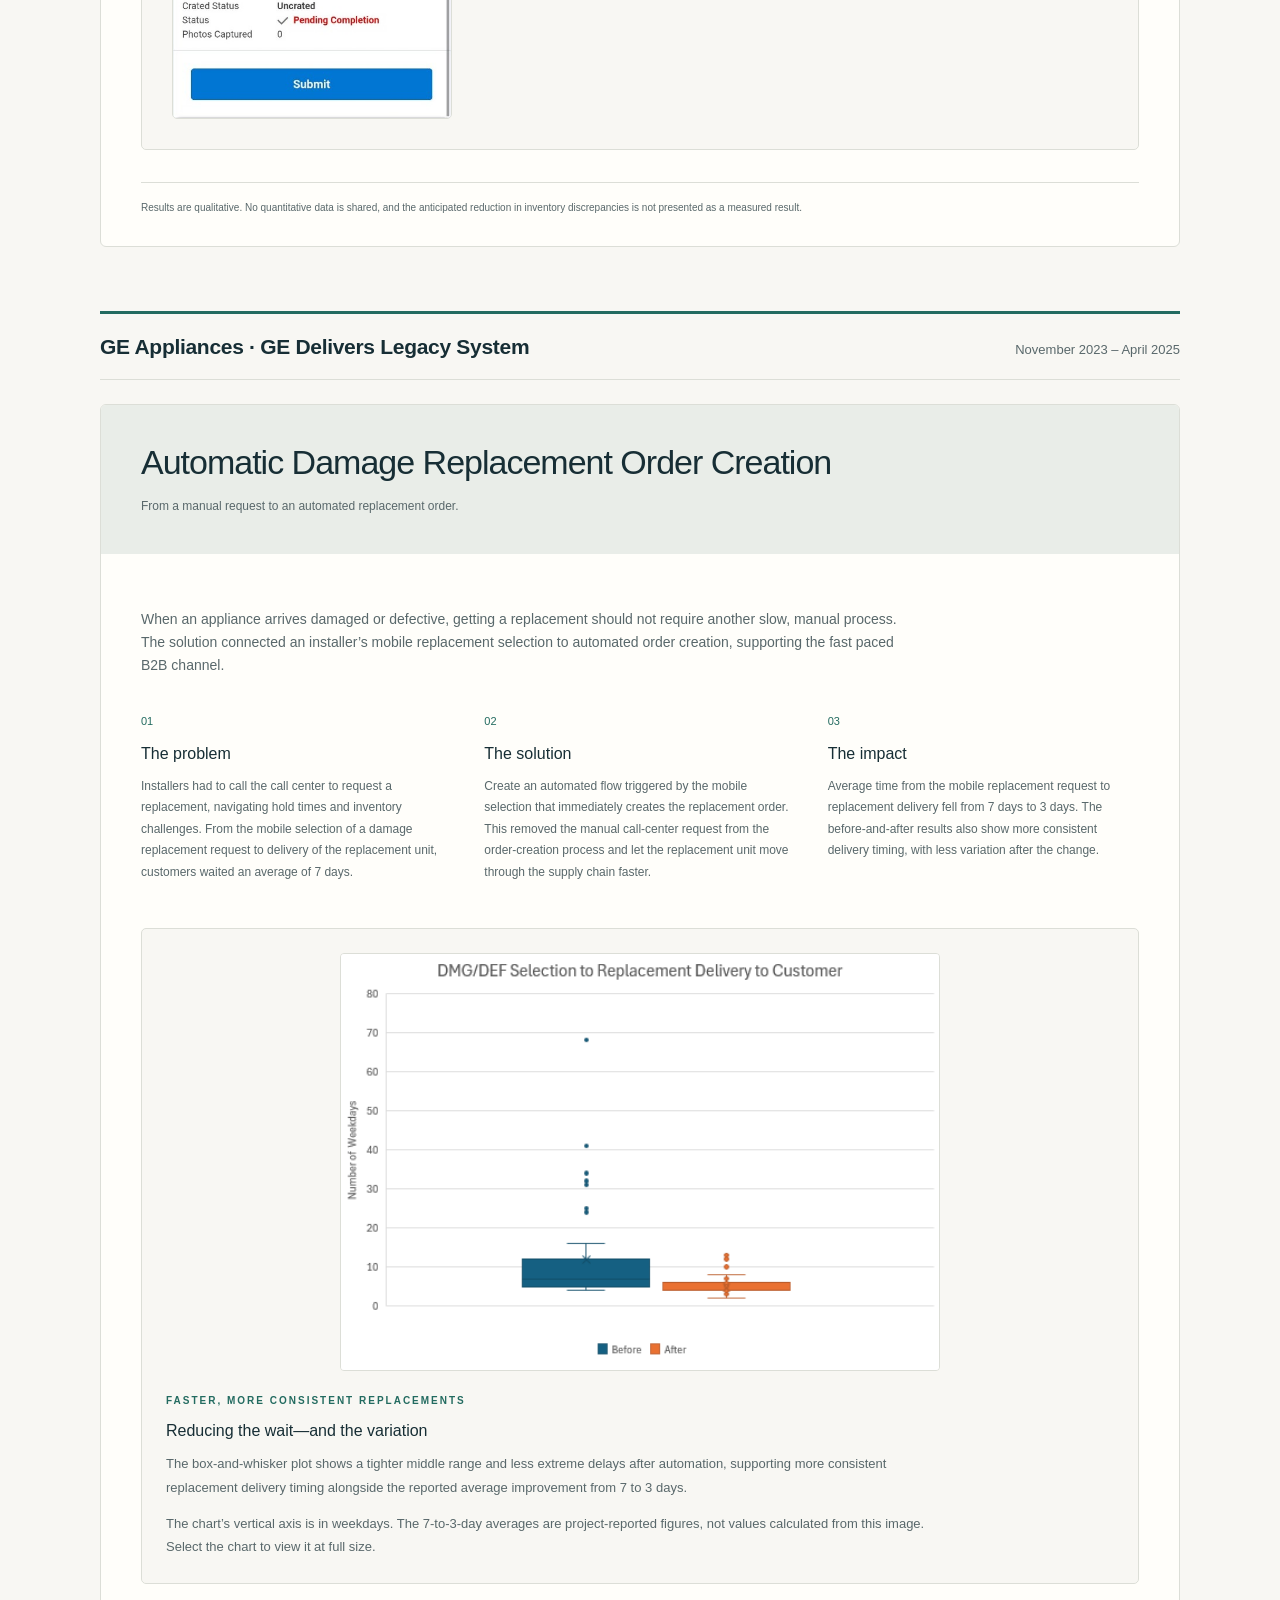
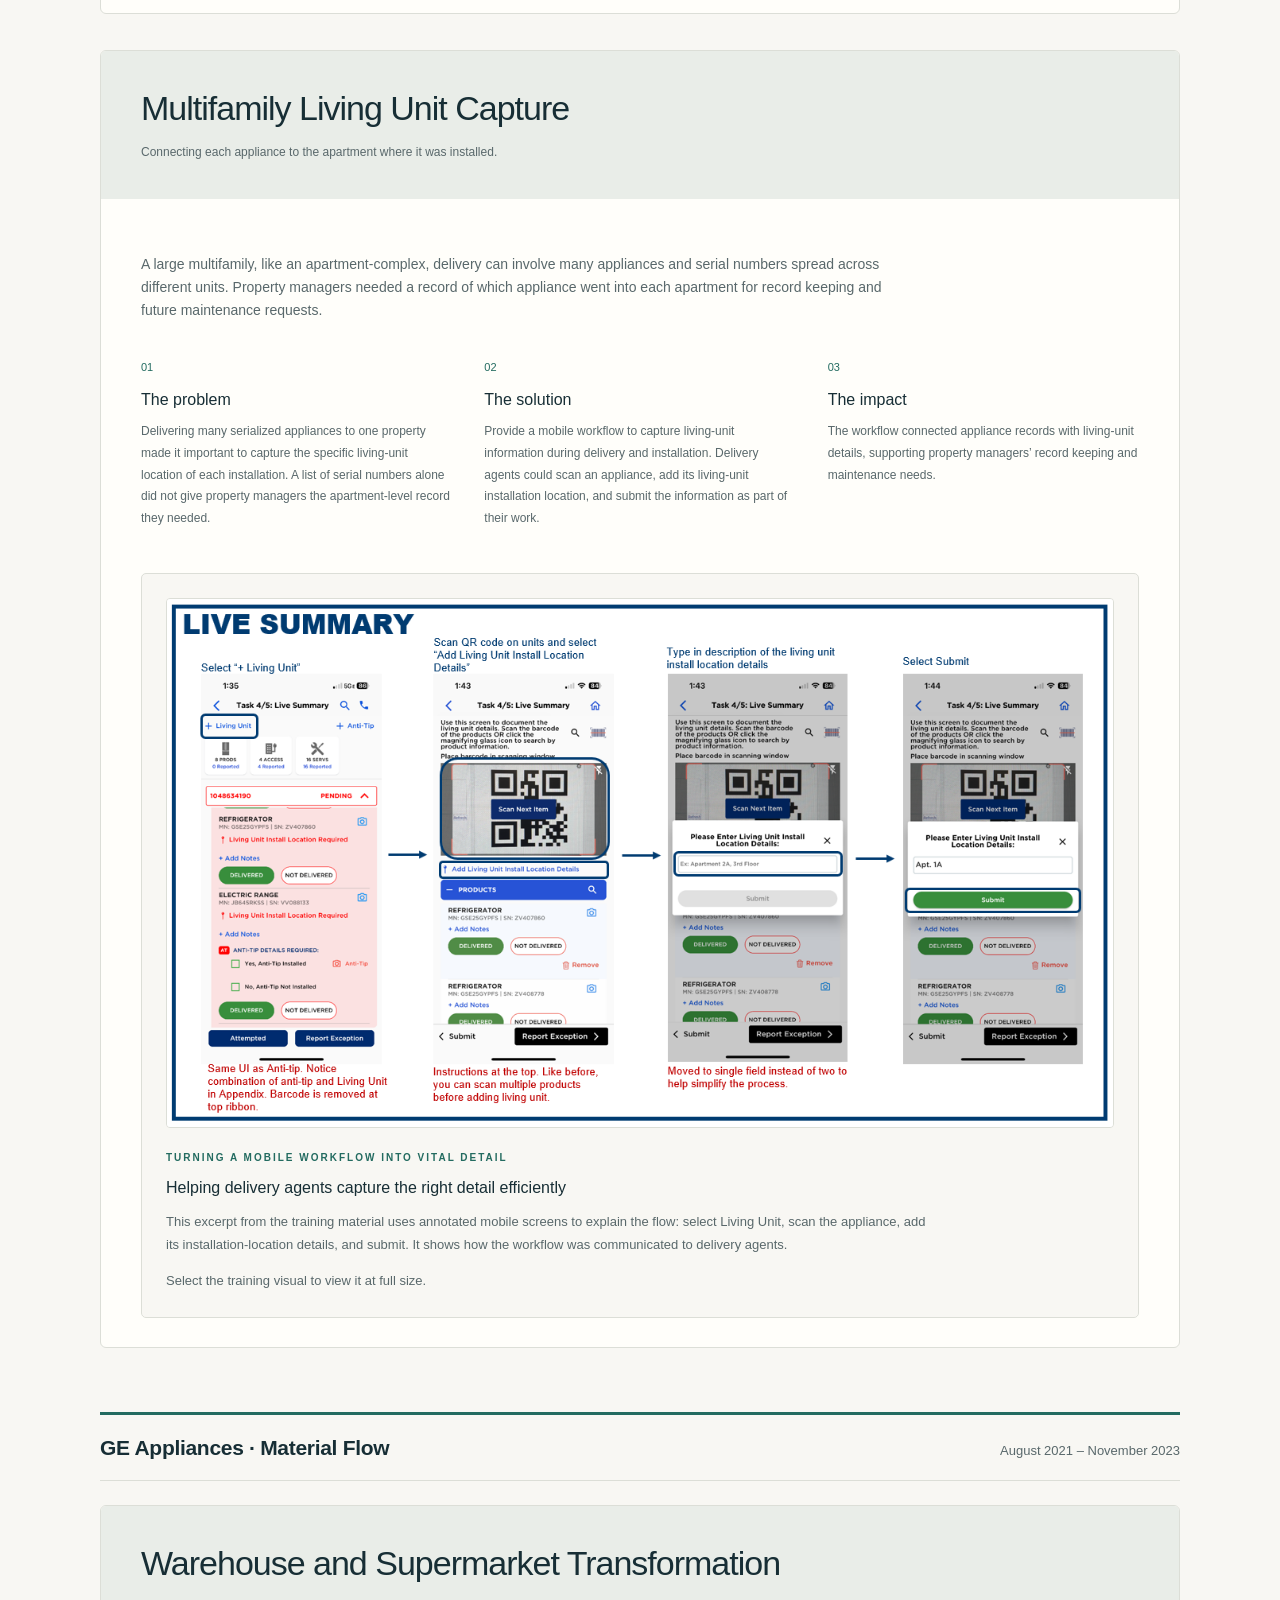
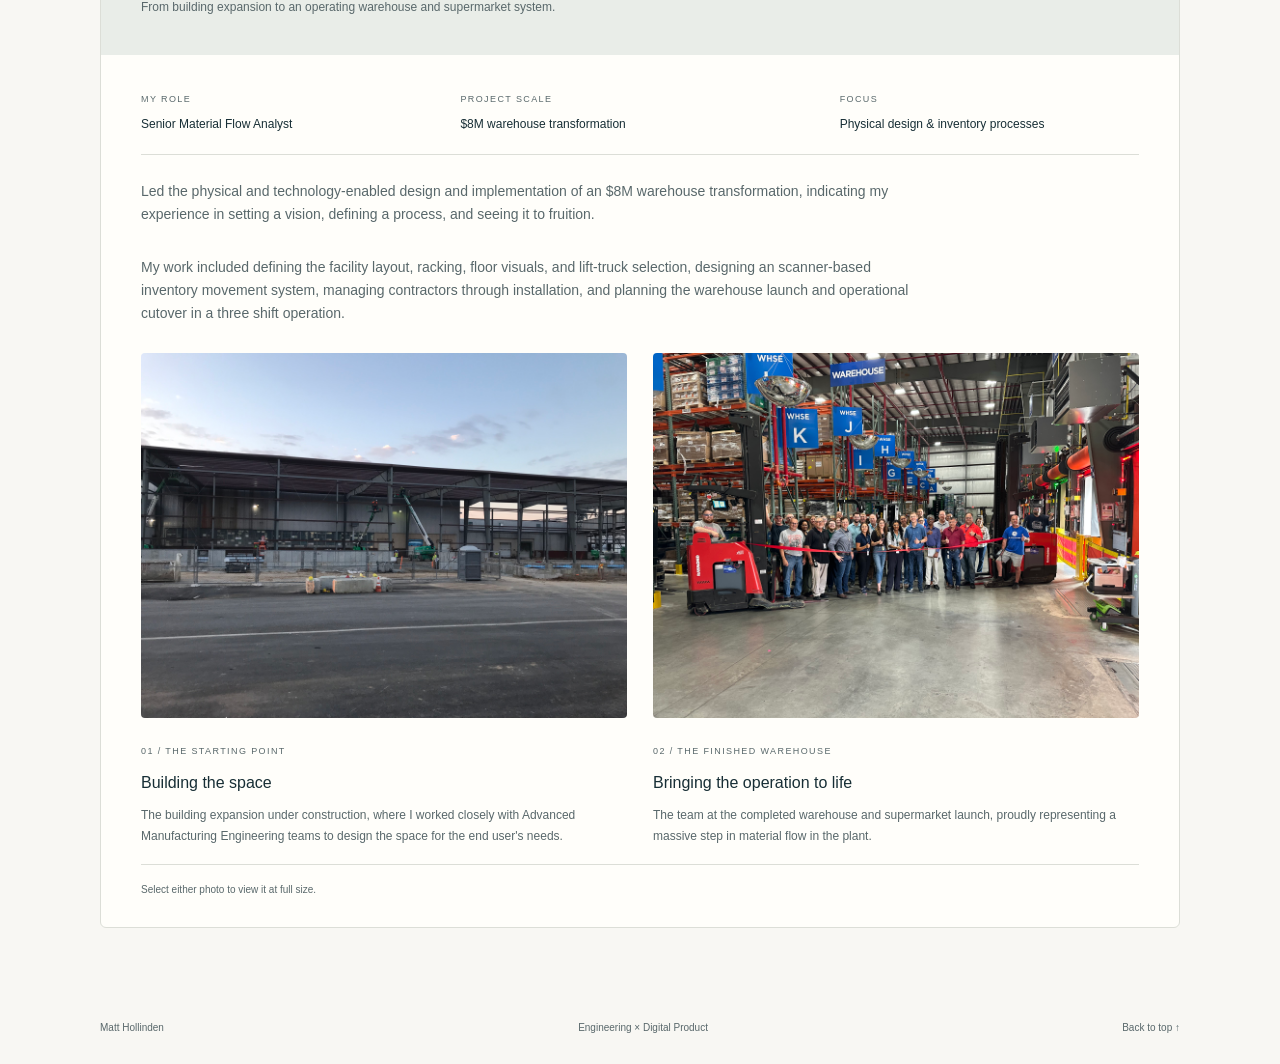
==== commit 0159bc1b: "Major verbiage updates across all pages." ====
--- a/index.html
+++ b/index.html
@@ -33,39 +33,39 @@
           <p class="case-summary">A delivery can be complete while an installation service still needs a return visit. I translated this operational gap into a mobile workflow and a visual specification for the development team.</p>
           <div class="case-grid">
             <section><span class="step">01</span><h4>The problem</h4><p class="placeholder">The previous delivery system could not reschedule individual services, such as attaching a dishwasher power cord. If a service had to wait—for example, until a countertop was finished—the customer had to contact GE Appliances to request a new order in the ERP system for a return visit.</p></section>
-            <section><span class="step">02</span><h4>The solution</h4><p class="placeholder">Create a mobile workflow that lets installers reschedule services instead of only canceling them. My visual specification showed the current and future screens, separate refusal and rescheduling paths, and how each action should appear in the service status.</p></section>
-            <section><span class="step">03</span><h4>The value</h4><p class="placeholder">The workflow used the new system’s architecture to support a return visit without requiring a whole new ERP order, avoiding manual effort for customers and order management teams. No quantitative results are shared.</p></section>
+            <section><span class="step">02</span><h4>The solution</h4><p class="placeholder">Create a mobile workflow that lets installers reschedule services instead of only canceling them. My visual specification showed the current and future screens, separate refusal and rescheduling paths, indicating separate refusal and reschedule paths and how each path results in a set of reason codes/UI changes.</p></section>
+            <section><span class="step">03</span><h4>The impact</h4><p class="placeholder">The workflow used the new system’s architecture to support a return visit without requiring a whole new ERP order, avoiding manual effort for customers and order management teams.</p></section>
           </div>
           <figure class="specification-figure">
             <a href="assets/reschedule-services-spec.png" target="_blank" rel="noopener" aria-label="View full-size Reschedule of Services visual specification"><img src="assets/reschedule-services-spec.png" alt="Visual specification comparing current and future mobile service workflows, with annotated refusal and rescheduling paths and resulting service statuses" width="1278" height="716" loading="lazy"></a>
-            <figcaption><p class="eyebrow">FROM REQUIREMENT TO VISUAL SPECIFICATION</p><h4>Making the change clear for development</h4><p>Current-state and future-state screens connect the business requirement to interface actions, quantity handling, and service-status rules. The annotated specification gives the development team a shared reference for the intended behavior.</p><p class="screenshot-hint">Select the specification to view it at full size.</p></figcaption>
+            <figcaption><p class="eyebrow">FROM REQUIREMENT TO VISUAL SPECIFICATION</p><h4>Making the change clear for development</h4><p>Current-state and future-state screens connect the business requirement to interface actions that determine quantity handling and service-code selection. The annotated specification gives the development team a shared reference for the intended behavior.</p><p class="screenshot-hint">Select the specification to view it at full size.</p></figcaption>
           </figure>
         </div>
       </article>
       <article class="case-study salesforce-project" aria-labelledby="appointment-title">
         <div class="case-banner"><div><h3 id="appointment-title">Appointment Assist for Consumer</h3><p>Turning a delivery reminder into a useful next step.</p></div></div>
         <div class="case-content">
-          <p class="case-summary">A day-before-delivery text should do more than announce tomorrow’s appointment. I wanted to give consumers a clear way to manage the date and understand who would be arriving at their door.</p>
+          <p class="case-summary">In an effort to improve the efficiency around day-before-texting, I wanted to give them a clear way to confirm and reschedule appointments and understand who would be arriving at their door.</p>
           <div class="case-grid">
-            <section><span class="step">01</span><h4>The problem</h4><p class="placeholder">The previous reminder simply told consumers that a delivery was planned for the next day. It offered no easy way to choose another date or see who would arrive, leaving a gap between receiving a notification and being able to act on it.</p></section>
-            <section><span class="step">02</span><h4>The experience</h4><p class="placeholder">Give consumers a clear path from the reminder to an appointment experience with installer information, order details, confirmation, and rescheduling. The accompanying visuals communicate the home screen and date-selection experience to the development team.</p></section>
-            <section><span class="step">03</span><h4>The intended value</h4><p class="placeholder">Make the message actionable and give consumers more visibility into their upcoming delivery. The aim is to help them choose another available date and know who to expect. Launch status and measured outcomes are not included in this case study.</p></section>
+            <section><span class="step">01</span><h4>The problem</h4><p class="placeholder">The previous reminder simply told consumers that a delivery was planned for the next day and required a lot of manual texting with our agents to reschedule. Also, there was no visibility to the delivery team or order details.</p></section>
+            <section><span class="step">02</span><h4>The solution</h4><p class="placeholder">Give consumers a clear path from the reminder to an appointment experience with installer information, order details, and confirmation/reschedule options. The accompanying visuals communicate the home screen and date-selection experience that is tied to actual capacity/working days to the consumer.</p></section>
+            <section><span class="step">03</span><h4>The impact</h4><p class="placeholder">This modernization minimized unnecessary communication with the delivery agent and increased flexibility and trust with the consumer.</p></section>
           </div>
           <div class="appointment-gallery">
             <figure><a href="assets/appointment-assist-home.png" target="_blank" rel="noopener" aria-label="View full-size Appointment Assist home screen"><img src="assets/appointment-assist-home.png" alt="Appointment Assist home screen showing installer information, Reschedule and Confirm actions, order details, and delivery partner contact information" width="387" height="651" loading="lazy"></a><figcaption><p class="eyebrow">01 / APPOINTMENT OVERVIEW</p><h4>Visibility and a clear next action</h4><p>The home-screen visual brings installer information, order details, and appointment actions together as a reference for development.</p></figcaption></figure>
-            <figure><a href="assets/appointment-assist-reschedule.jpg" target="_blank" rel="noopener" aria-label="View full-size Appointment Assist rescheduling screen"><img src="assets/appointment-assist-reschedule.jpg" alt="Appointment rescheduling calendar with available dates highlighted and a success message illustrating confirmation of a new appointment date" width="538" height="1024" loading="lazy"></a><figcaption><p class="eyebrow">02 / RESCHEDULING</p><h4>Choose a date and see confirmation</h4><p>The calendar visual illustrates available dates and a success message, helping communicate the intended rescheduling interaction to development.</p></figcaption></figure>
+            <figure><a href="assets/appointment-assist-reschedule.jpg" target="_blank" rel="noopener" aria-label="View full-size Appointment Assist rescheduling screen"><img src="assets/appointment-assist-reschedule.jpg" alt="Appointment rescheduling calendar with available dates highlighted and a success message illustrating confirmation of a new appointment date" width="538" height="1024" loading="lazy"></a><figcaption><p class="eyebrow">02 / RESCHEDULING</p><h4>Choose a date and see confirmation</h4><p>The calendar visual illustrates available dates based on true capacity and a success message upon reschedule, giving the consumer the flexibility and transparency they deserve.</p></figcaption></figure>
           </div>
-          <p class="editor-note">Select either screen to view it at full size. These visuals describe the experience; they do not establish adoption or measured results.</p>
+          <p class="editor-note">Select either image to view it at full size and better understand the experience.</p>
         </div>
       </article>
       <article class="case-study">
         <div class="case-banner"><div><h3>Mobile Parking Lot</h3><p>A mobile workflow for customer warehouse pickups.</p></div><div class="workflow" aria-label="Mobile scanning for customer pickups"><span>01 <strong>Scan inventory</strong></span><span class="flow-arrow" aria-hidden="true">↓</span><span>02 <strong>Customer pickup</strong></span></div></div>
         <div class="case-content"><div class="case-meta"><div><span class="label">MY ROLE</span><p>Principal Program Manager</p></div><div><span class="label">FOCUS</span><p>Will Call · Warehouse pickups</p></div><div><span class="label">OWNERSHIP</span><p>Discovery through launch</p></div></div>
-          <p class="case-summary">Most orders are delivered to customers, but some customers collect their orders at the warehouse—a process known as Will Call. As part of the broader delivery and installation system implementation in Salesforce, I led Mobile Parking Lot, a workflow that brings mobile inventory scanning to these customer pickups.</p>
-          <div class="case-grid"><section><span class="step">01</span><h4>The problem</h4><p class="placeholder">The previous system only allowed users to bill for everything at once. It lacked a mobile way to scan inventory out of the warehouse and verify what was leaving, creating a gap in inventory and billing accuracy.</p></section><section><span class="step">02</span><h4>My contribution</h4><p class="placeholder">I led the process from start to finish: working with end users to understand their needs, writing acceptance criteria, supporting solution design, testing, training, and launching the workflow.</p></section><section><span class="step">03</span><h4>The outcome</h4><p class="placeholder">The workflow improved end-user confidence in the pickup process. Mobile scanning is also expected to help prevent future inventory discrepancies; that benefit has not been quantified.</p></section></div>
+          <p class="case-summary">Most orders are delivered to customers, but some customers collect their orders at the warehouse—a process known as Will Call. As part of the broader delivery and installation system implementation in Salesforce, I led the design and implementation of Mobile Parking Lot, a workflow that brings mobile inventory scanning and automatic billing submission to these customer pickups/returns.</p>
+          <div class="case-grid"><section><span class="step">01</span><h4>The problem</h4><p class="placeholder">The previous system only allowed users to print BOL's, physically check, and then submit for billing all in the web experience. It lacked a mobile way to scan inventory out of the warehouse and verify what was leaving, creating a gap in inventory and billing accuracy.</p></section><section><span class="step">02</span><h4>The solution</h4><p class="placeholder">I led the process from start to finish: working with end users to understand their needs, writing acceptance criteria, supporting solution design, testing, training, and launching the workflow to reach the end goal of better inventory transparancy and faster billing.</p></section><section><span class="step">03</span><h4>The impact</h4><p class="placeholder">The workflow improved end-user confidence in the pickup process and is expected to help prevent future inventory discrepancies.</p></section></div>
           <figure class="mobile-workflow-figure">
             <a href="assets/mobile-parking-lot.jpg" target="_blank" rel="noopener" aria-label="View full-size Mobile Parking Lot delivery summary screenshot"><img src="assets/mobile-parking-lot.jpg" alt="Mobile delivery summary listing serialized appliances, serial numbers, pending completion statuses, and a Submit button" width="474" height="1054" loading="lazy"></a>
-            <figcaption><p class="eyebrow">A LOOK AT THE WORKFLOW</p><h4>Product details in a mobile view</h4><p>The delivery summary shows appliance details, serial numbers, and completion status in one screen. This screenshot provides a closer look at the interface used within the Mobile Parking Lot workflow.</p><p class="screenshot-hint">Select the screenshot to view it at full size.</p></figcaption>
+            <figcaption><p class="eyebrow">A LOOK AT THE WORKFLOW</p><h4>Mobile visual for scanning verification</h4><p>The delivery summary shows appliance details, serial numbers, and completion status in one screen. This screenshot shows the user what items need to be scanned in order to prevent for the pickup.</p><p class="screenshot-hint">Select the screenshot to view it at full size.</p></figcaption>
           </figure>
           <p class="editor-note">Results are qualitative. No quantitative data is shared, and the anticipated reduction in inventory discrepancies is not presented as a measured result.</p>
         </div>
@@ -76,11 +76,11 @@
       <article class="case-study legacy-project" aria-labelledby="replacement-title">
         <div class="case-banner"><div><h3 id="replacement-title">Automatic Damage Replacement Order Creation</h3><p>From a manual request to an automated replacement order.</p></div></div>
         <div class="case-content">
-          <p class="case-summary">When an appliance arrived damaged, getting a replacement should not require another slow, manual process. The solution connected an installer’s mobile damage-replacement selection to automated order creation.</p>
+          <p class="case-summary">When an appliance arrives damaged or defective, getting a replacement should not require another slow, manual process. The solution connected an installer’s mobile replacement selection to automated order creation, supporting the fast paced B2B channel.</p>
           <div class="case-grid">
             <section><span class="step">01</span><h4>The problem</h4><p class="placeholder">Installers had to call the call center to request a replacement, navigating hold times and inventory challenges. From the mobile selection of a damage replacement request to delivery of the replacement unit, customers waited an average of 7 days.</p></section>
-            <section><span class="step">02</span><h4>The solution</h4><p class="placeholder">Create an automated flow triggered by the mobile selection that immediately creates the replacement order. This removed the manual call-center request from the order-creation process and let the replacement move forward sooner.</p></section>
-            <section><span class="step">03</span><h4>The outcome</h4><p class="placeholder">Average time from the mobile replacement request to replacement delivery fell from 7 days to 3 days. The before-and-after results also show more consistent delivery timing, with less variation after the change.</p></section>
+            <section><span class="step">02</span><h4>The solution</h4><p class="placeholder">Create an automated flow triggered by the mobile selection that immediately creates the replacement order. This removed the manual call-center request from the order-creation process and let the replacement unit move through the supply chain faster.</p></section>
+            <section><span class="step">03</span><h4>The impact</h4><p class="placeholder">Average time from the mobile replacement request to replacement delivery fell from 7 days to 3 days. The before-and-after results also show more consistent delivery timing, with less variation after the change.</p></section>
           </div>
           <figure class="specification-figure replacement-results">
             <a href="assets/auto-replacement-results.png" target="_blank" rel="noopener" aria-label="View full-size automatic replacement results box-and-whisker plot"><img src="assets/auto-replacement-results.png" alt="Before-and-after box-and-whisker plot of weekdays from damage or defect selection to replacement delivery, showing a tighter distribution and fewer extreme delays after the change" width="536" height="373" loading="lazy"></a>
@@ -91,30 +91,30 @@
       <article class="case-study legacy-project" aria-labelledby="multifamily-title">
         <div class="case-banner"><div><h3 id="multifamily-title">Multifamily Living Unit Capture</h3><p>Connecting each appliance to the apartment where it was installed.</p></div></div>
         <div class="case-content">
-          <p class="case-summary">A large apartment-complex delivery can involve many appliances and serial numbers spread across different units. Property managers needed a record of which appliance went into each apartment for record keeping and future maintenance requests.</p>
+          <p class="case-summary">A large multifamily, like an apartment-complex, delivery can involve many appliances and serial numbers spread across different units. Property managers needed a record of which appliance went into each apartment for record keeping and future maintenance requests.</p>
           <div class="case-grid">
             <section><span class="step">01</span><h4>The problem</h4><p class="placeholder">Delivering many serialized appliances to one property made it important to capture the specific living-unit location of each installation. A list of serial numbers alone did not give property managers the apartment-level record they needed.</p></section>
             <section><span class="step">02</span><h4>The solution</h4><p class="placeholder">Provide a mobile workflow to capture living-unit information during delivery and installation. Delivery agents could scan an appliance, add its living-unit installation location, and submit the information as part of their work.</p></section>
-            <section><span class="step">03</span><h4>The value</h4><p class="placeholder">The workflow connected appliance records with living-unit details, supporting property managers’ record keeping and maintenance needs. Training materials showed delivery agents how to capture that information in the mobile process.</p></section>
+            <section><span class="step">03</span><h4>The impact</h4><p class="placeholder">The workflow connected appliance records with living-unit details, supporting property managers’ record keeping and maintenance needs.</p></section>
           </div>
           <figure class="specification-figure">
             <a href="assets/multifamily-living-unit-training.png" target="_blank" rel="noopener" aria-label="View full-size Multifamily Living Unit Capture training workflow"><img src="assets/multifamily-living-unit-training.png" alt="Annotated delivery-agent training sequence showing Living Unit selection, appliance scanning, entry of living-unit installation details, and submission" width="1190" height="664" loading="lazy"></a>
-            <figcaption><p class="eyebrow">TURNING A WORKFLOW INTO FIELD GUIDANCE</p><h4>Helping delivery agents capture the right detail</h4><p>This excerpt from the training material uses annotated mobile screens to explain the flow: select Living Unit, scan the appliance, add its installation-location details, and submit. It shows how the workflow was communicated to delivery agents.</p><p class="screenshot-hint">Select the training visual to view it at full size.</p></figcaption>
+            <figcaption><p class="eyebrow">TURNING A MOBILE WORKFLOW INTO VITAL DETAIL</p><h4>Helping delivery agents capture the right detail efficiently</h4><p>This excerpt from the training material uses annotated mobile screens to explain the flow: select Living Unit, scan the appliance, add its installation-location details, and submit. It shows how the workflow was communicated to delivery agents.</p><p class="screenshot-hint">Select the training visual to view it at full size.</p></figcaption>
           </figure>
         </div>
       </article>
       </div>
       <div class="work-group" role="group" aria-labelledby="materials-work-title">
-        <header class="work-group-heading"><h3 id="materials-work-title">GE Appliances · Materials &amp; Operations</h3><p class="work-group-dates">August 2021 – November 2023</p></header>
+        <header class="work-group-heading"><h3 id="materials-work-title">GE Appliances · Material Flow</h3><p class="work-group-dates">August 2021 – November 2023</p></header>
       <article class="case-study warehouse-project" aria-labelledby="warehouse-title">
-        <div class="case-banner"><div><h3 id="warehouse-title">Warehouse Transformation</h3><p>From building expansion to an operating warehouse.</p></div></div>
+        <div class="case-banner"><div><h3 id="warehouse-title">Warehouse and Supermarket Transformation</h3><p>From building expansion to an operating warehouse and supermarket system.</p></div></div>
         <div class="case-content">
           <div class="case-meta"><div><span class="label">MY ROLE</span><p>Senior Material Flow Analyst</p></div><div><span class="label">PROJECT SCALE</span><p>$8M warehouse transformation</p></div><div><span class="label">FOCUS</span><p>Physical design & inventory processes</p></div></div>
-          <p class="case-summary">Led the physical and technology-enabled design and implementation of an $8M warehouse transformation, including scanner-based inventory processes.</p>
-          <p class="warehouse-detail">My work included defining the facility layout, racking, and lift-truck requirements, managing contractors through installation, and planning the warehouse launch and operational cutover.</p>
+          <p class="case-summary">Led the physical and technology-enabled design and implementation of an $8M warehouse transformation, indicating my experience in setting a vision, defining a process, and seeing it to fruition.</p>
+          <p class="warehouse-detail">My work included defining the facility layout, racking, floor visuals, and lift-truck selection, designing an scanner-based inventory movement system, managing contractors through installation, and planning the warehouse launch and operational cutover in a three shift operation.</p>
           <div class="warehouse-gallery">
-            <figure><a href="assets/warehouse-expansion.jpg" target="_blank" rel="noopener" aria-label="View full-size photo of the warehouse expansion under construction"><img src="assets/warehouse-expansion.jpg" alt="Warehouse building expansion under construction, with exposed steel framing and construction lifts" width="4032" height="3024" loading="lazy"></a><figcaption><span class="label">01 / THE STARTING POINT</span><h4>Building the space</h4><p>The building expansion under construction, before the finished warehouse layout and inventory processes were in place.</p></figcaption></figure>
-            <figure><a href="assets/warehouse-completed.jpg" target="_blank" rel="noopener" aria-label="View full-size photo of the completed warehouse and team"><img src="assets/warehouse-completed.jpg" alt="Team gathered for a ribbon cutting inside the completed warehouse, with stocked racks, aisle signs, and lift trucks" width="4032" height="3024" loading="lazy"></a><figcaption><span class="label">02 / THE FINISHED WAREHOUSE</span><h4>Bringing the operation to life</h4><p>The team at the completed warehouse, with installed racking, marked aisles, and lift trucks. The broader implementation included scanner-based inventory processes.</p></figcaption></figure>
+            <figure><a href="assets/warehouse-expansion.jpg" target="_blank" rel="noopener" aria-label="View full-size photo of the warehouse expansion under construction"><img src="assets/warehouse-expansion.jpg" alt="Warehouse building expansion under construction, with exposed steel framing and construction lifts" width="4032" height="3024" loading="lazy"></a><figcaption><span class="label">01 / THE STARTING POINT</span><h4>Building the space</h4><p>The building expansion under construction, where I worked closely with Advanced Manufacturing Engineering teams to design the space for the end user's needs.</p></figcaption></figure>
+            <figure><a href="assets/warehouse-completed.jpg" target="_blank" rel="noopener" aria-label="View full-size photo of the completed warehouse and team"><img src="assets/warehouse-completed.jpg" alt="Team gathered for a ribbon cutting inside the completed warehouse, with stocked racks, aisle signs, and lift trucks" width="4032" height="3024" loading="lazy"></a><figcaption><span class="label">02 / THE FINISHED WAREHOUSE</span><h4>Bringing the operation to life</h4><p>The team at the completed warehouse and supermarket launch, proudly representing a massive step in material flow in the plant.</p></figcaption></figure>
           </div>
           <p class="editor-note">Select either photo to view it at full size.</p>
         </div>
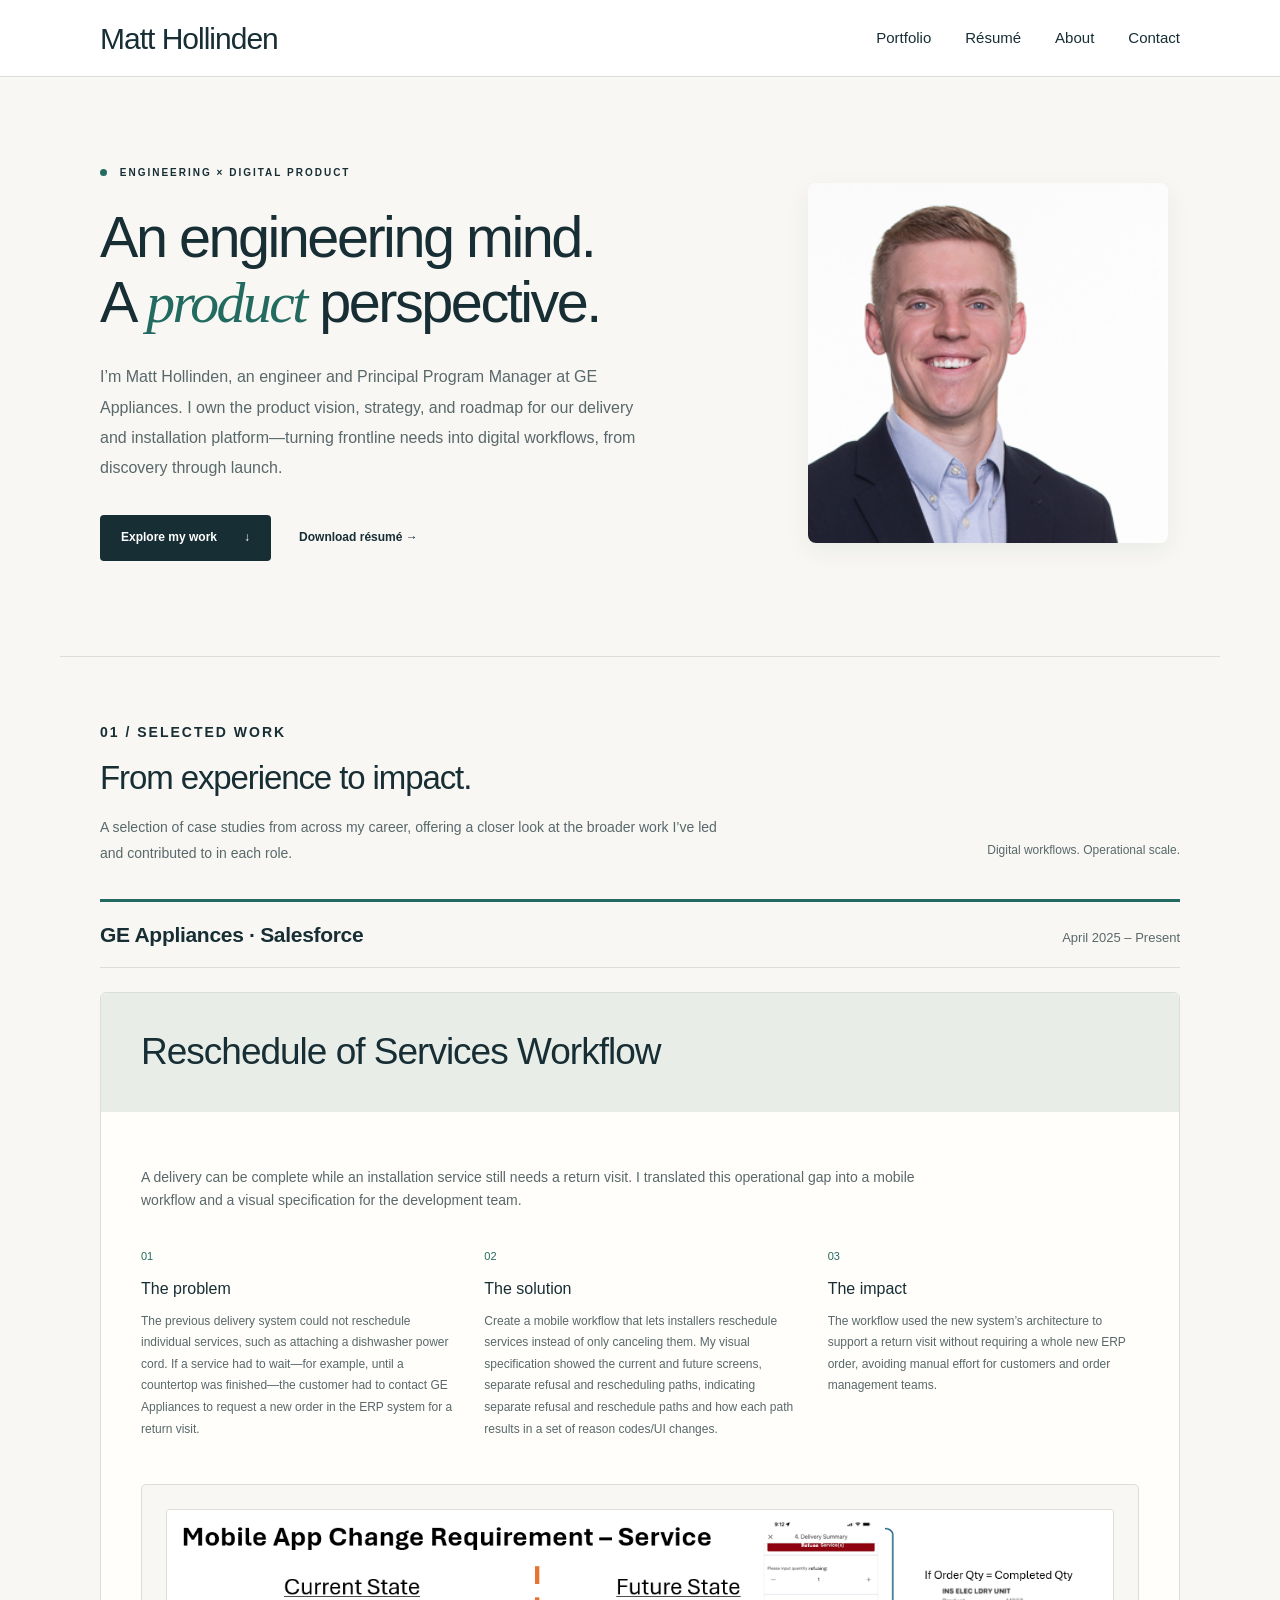
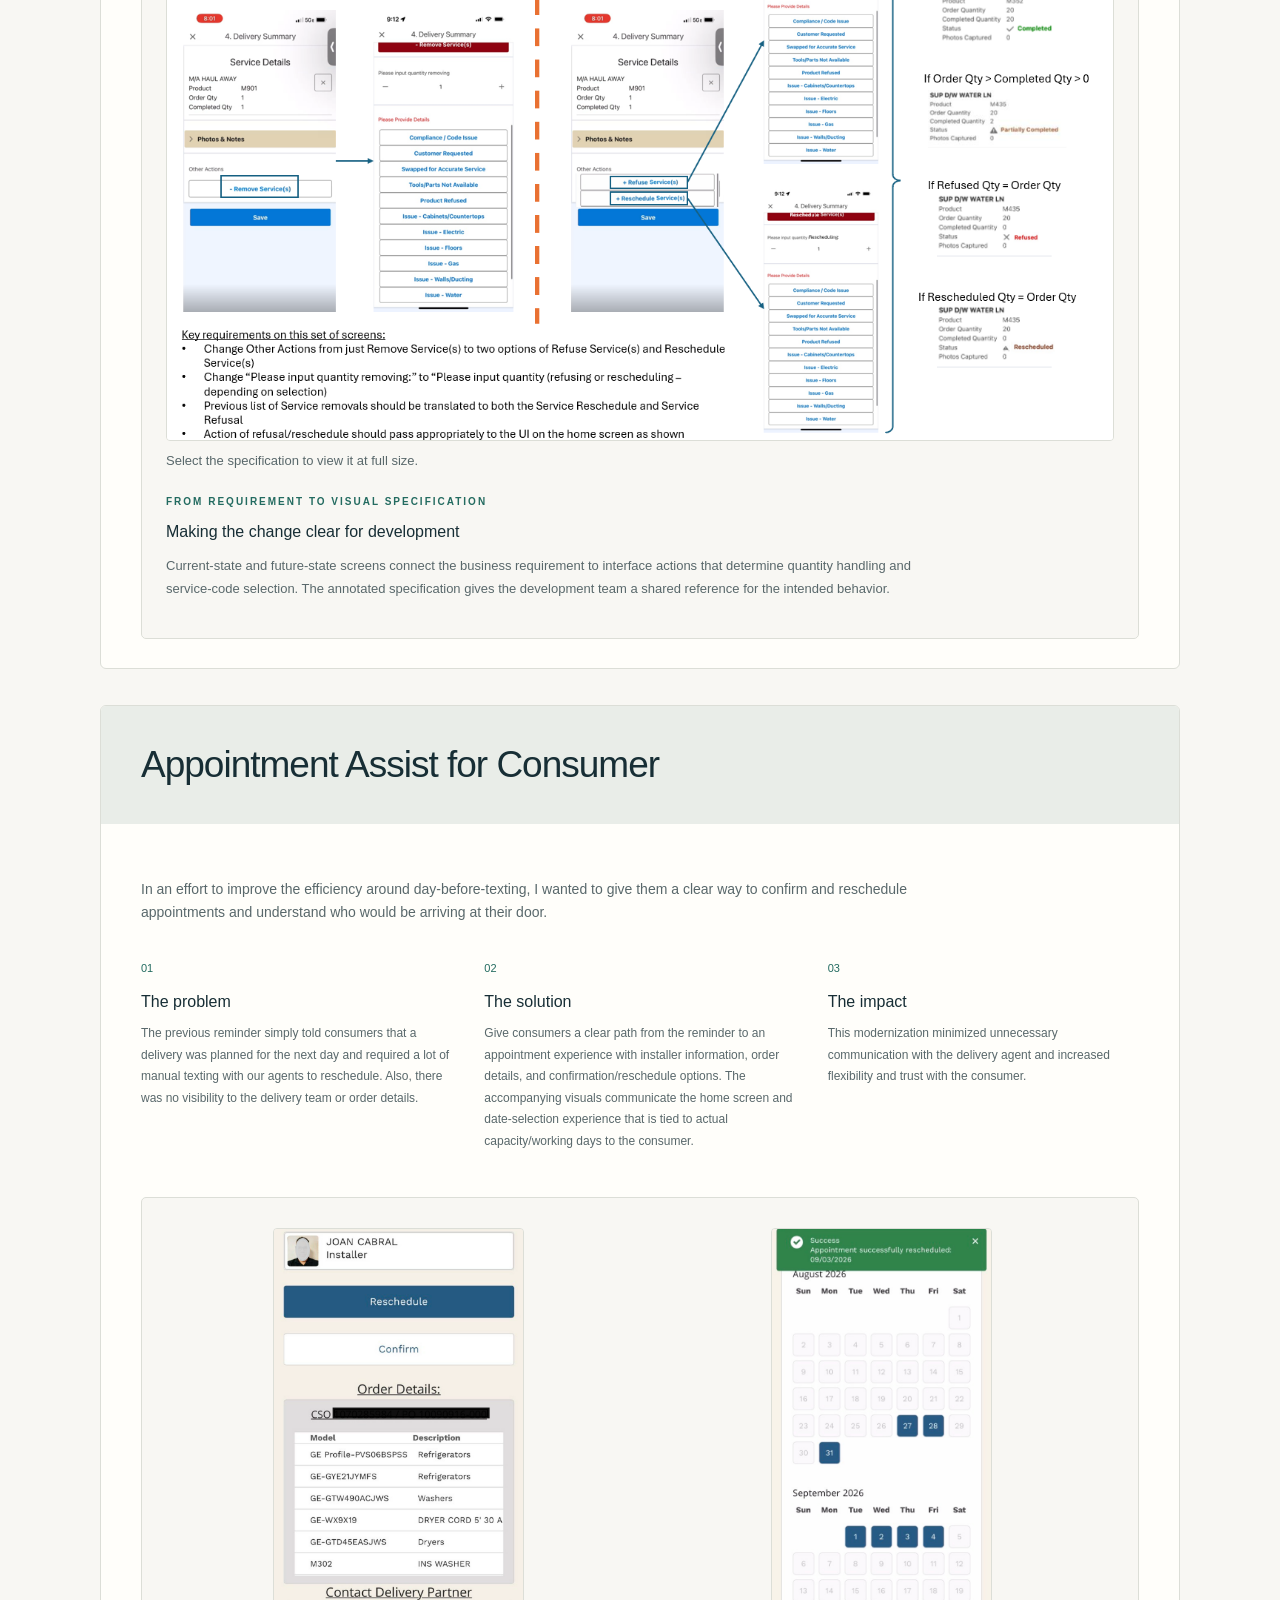
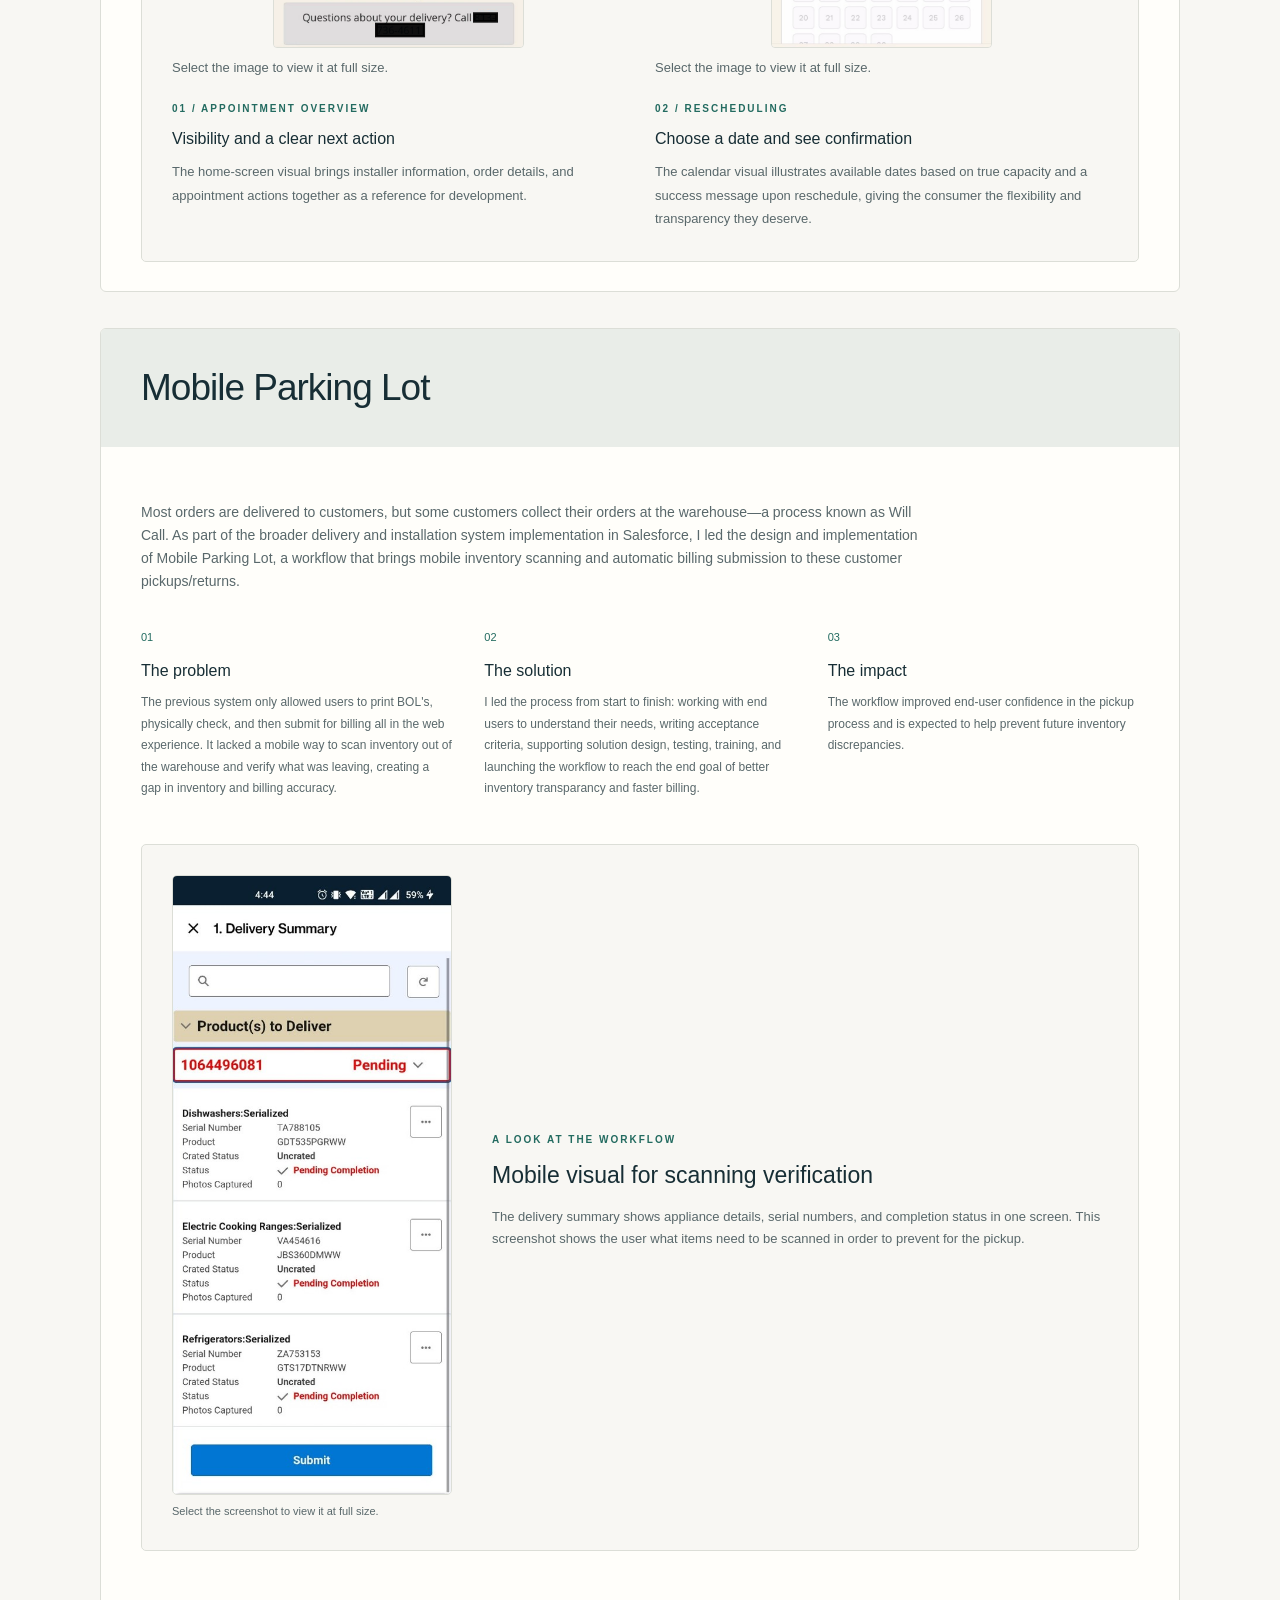
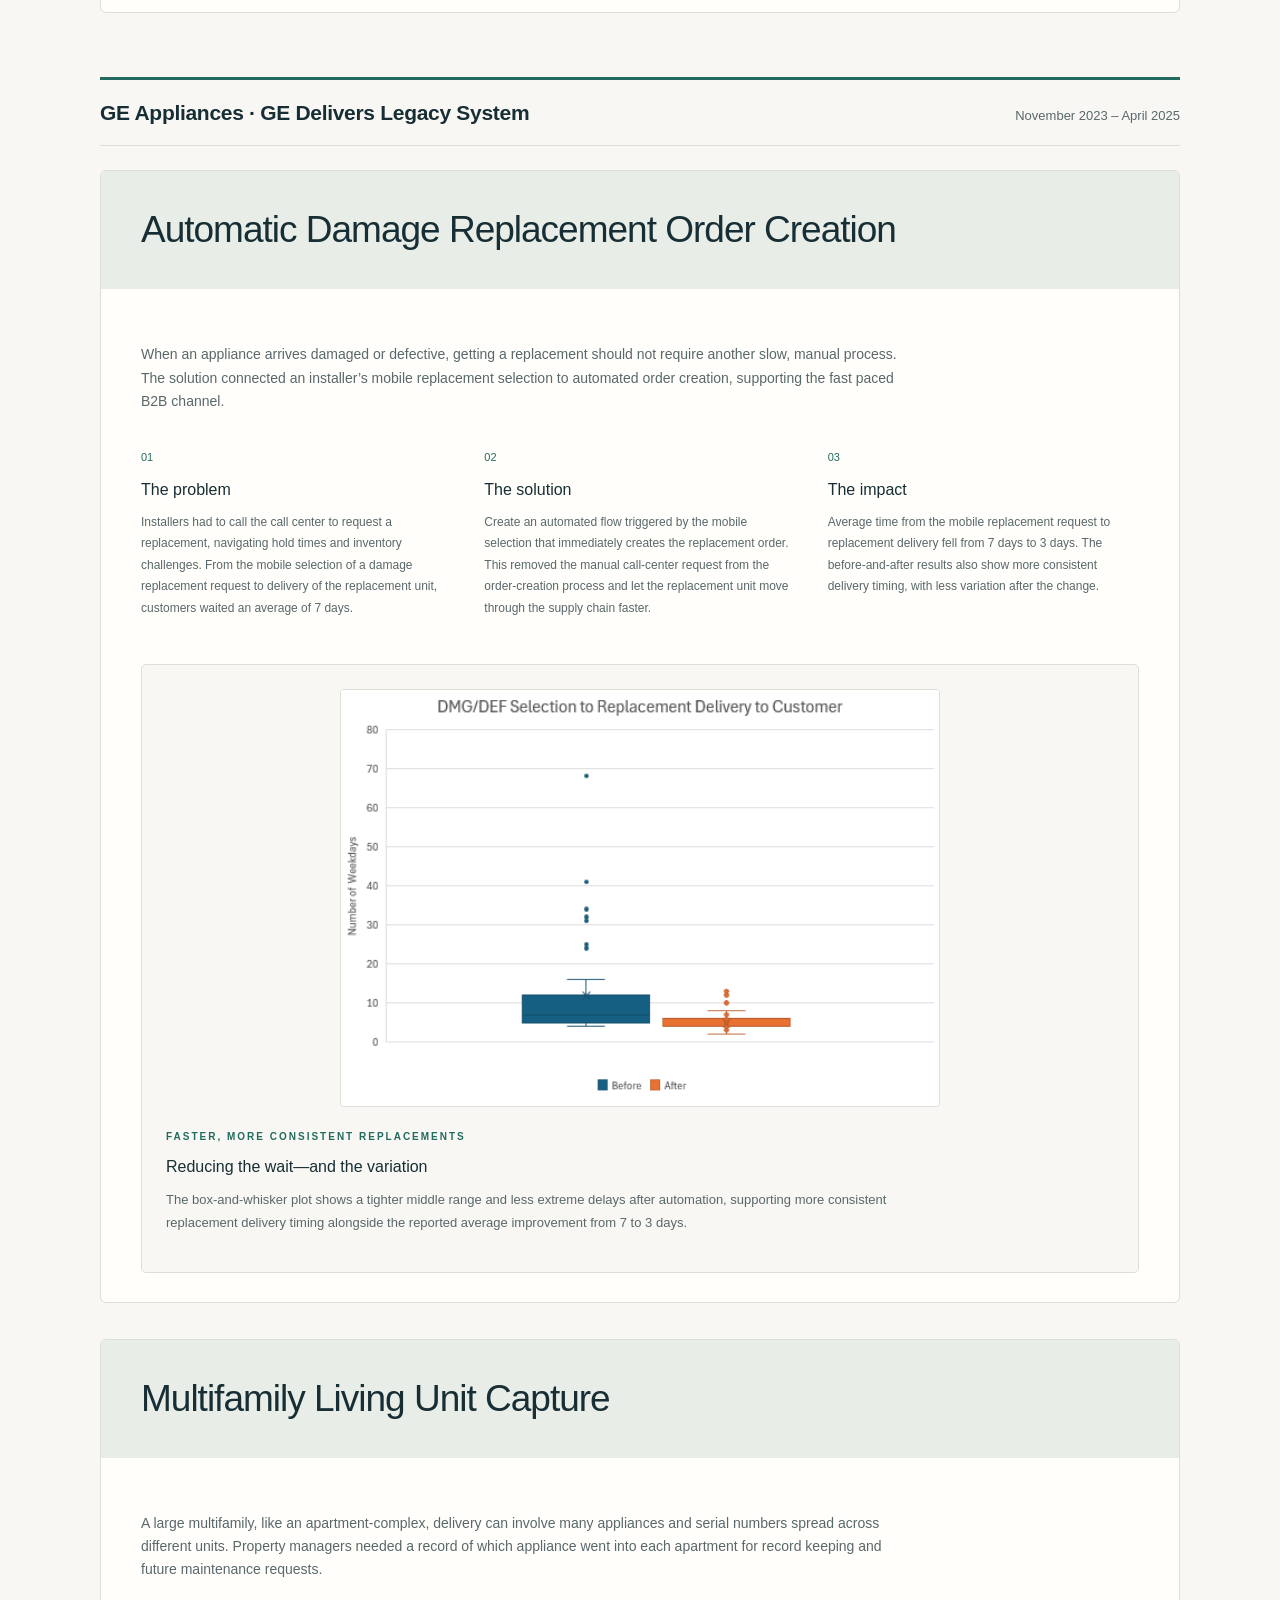
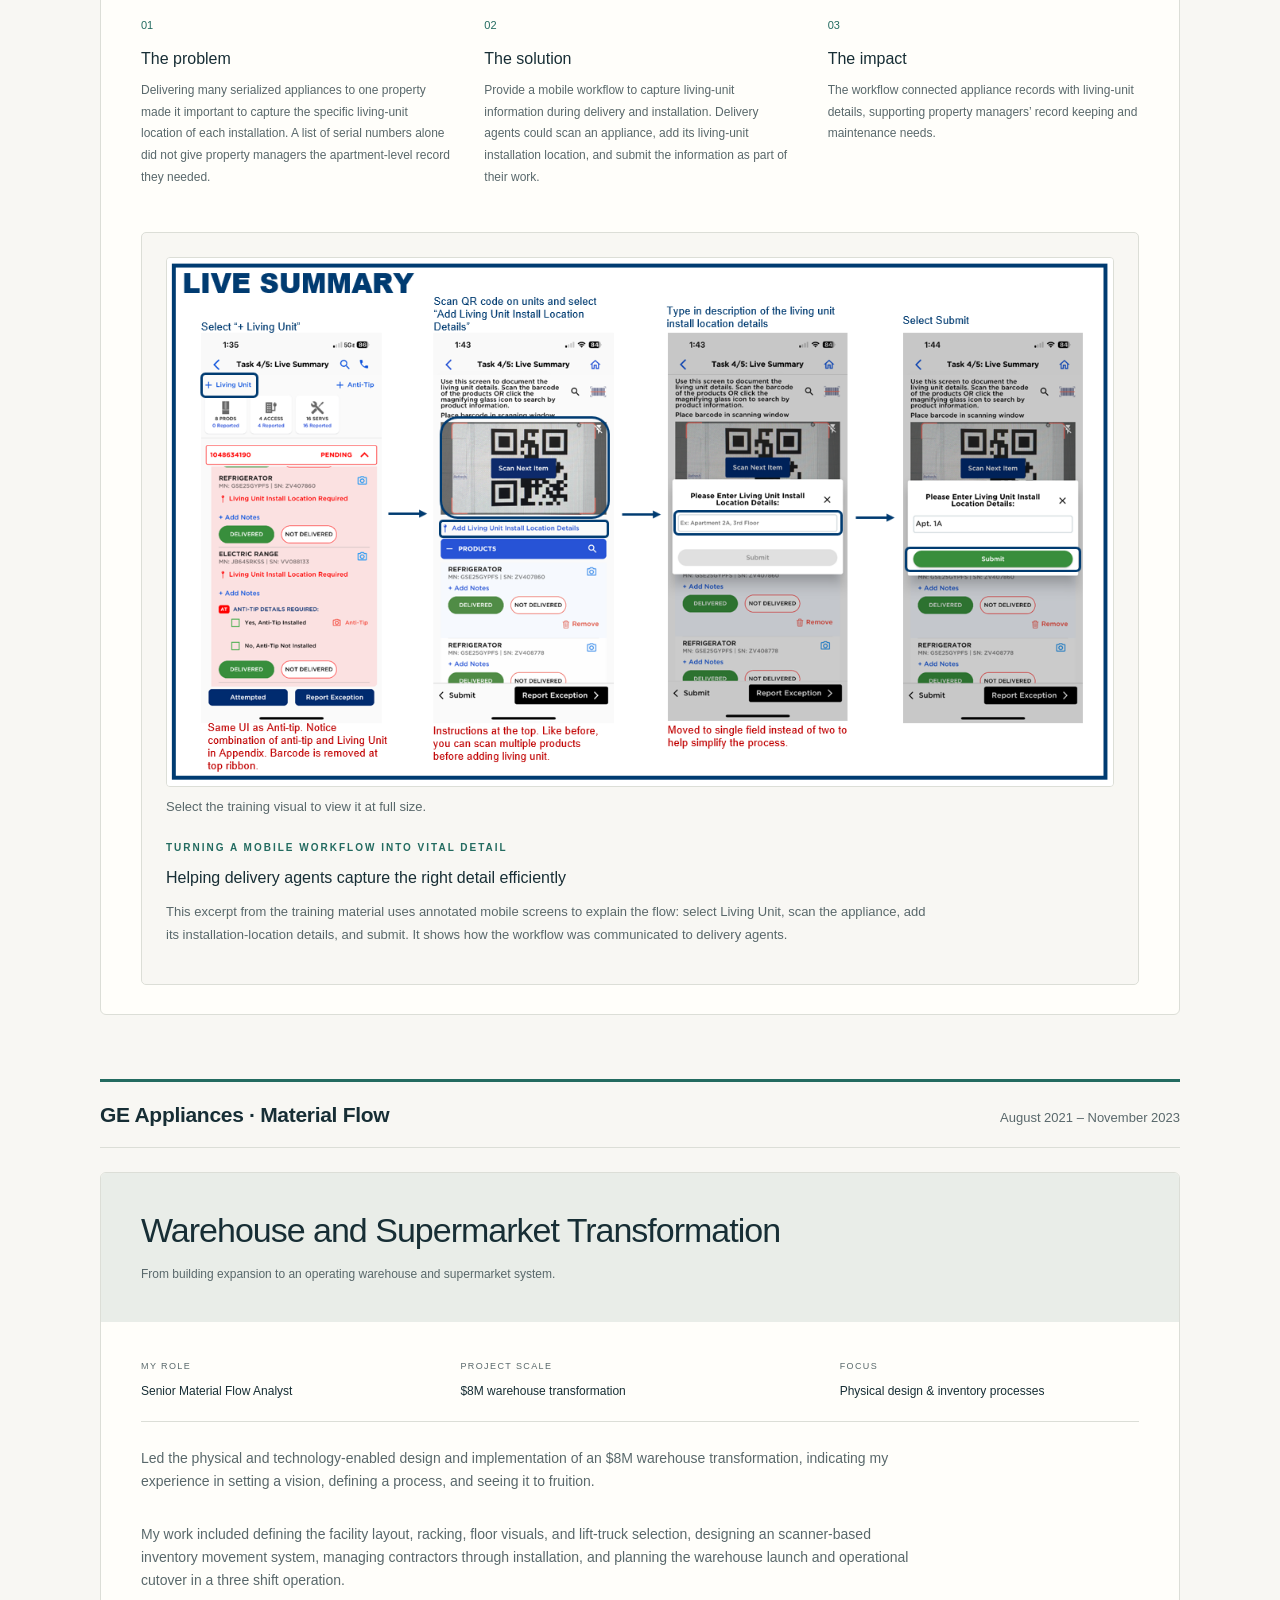
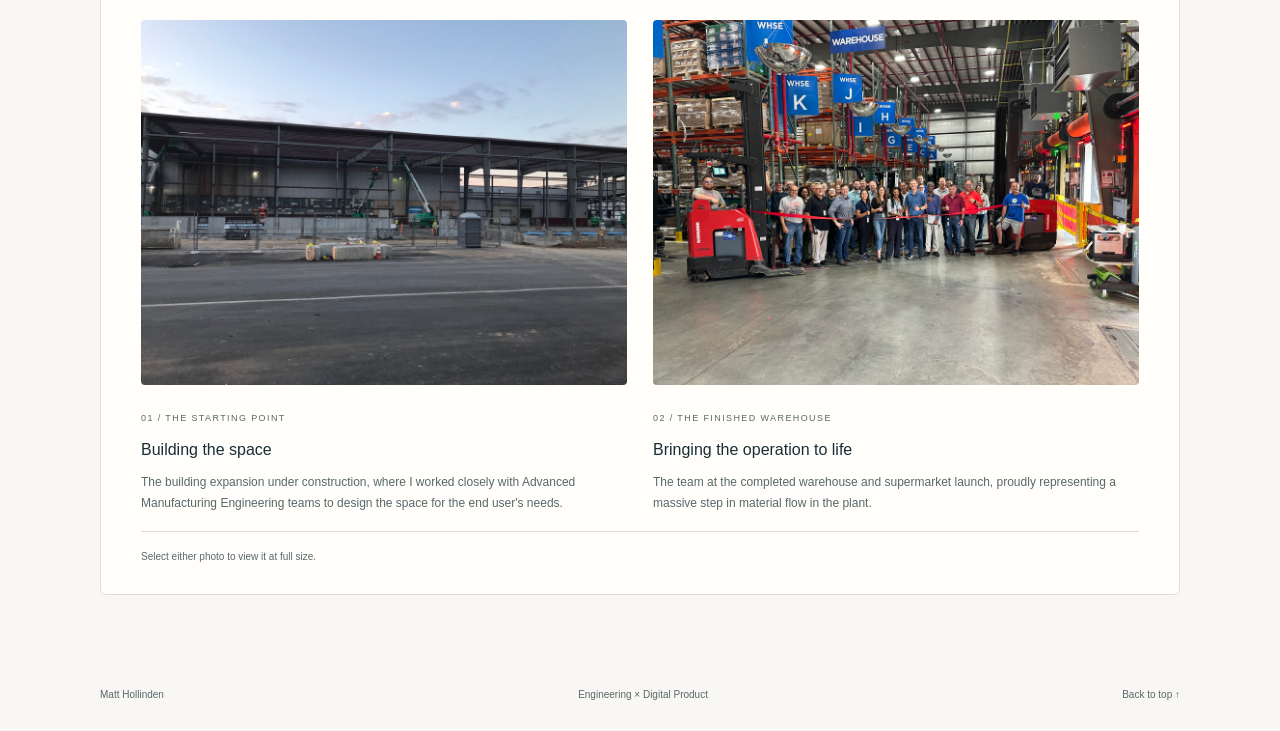
==== commit f1c4aec3: "Simplify case study headers and place image hints beneath visuals" ====
--- a/index.html
+++ b/index.html
@@ -28,7 +28,7 @@
       <div class="work-group" role="group" aria-labelledby="salesforce-work-title">
         <header class="work-group-heading"><h3 id="salesforce-work-title">GE Appliances · Salesforce</h3><p class="work-group-dates">April 2025 – Present</p></header>
       <article class="case-study salesforce-project" aria-labelledby="services-title">
-        <div class="case-banner"><div><h3 id="services-title">Reschedule of Services Workflow</h3><p>Giving installers a path to reschedule, rather than cancel.</p></div></div>
+        <div class="case-banner case-banner-compact"><div><h3 id="services-title">Reschedule of Services Workflow</h3></div></div>
         <div class="case-content">
           <p class="case-summary">A delivery can be complete while an installation service still needs a return visit. I translated this operational gap into a mobile workflow and a visual specification for the development team.</p>
           <div class="case-grid">
@@ -38,12 +38,12 @@
           </div>
           <figure class="specification-figure">
             <a href="assets/reschedule-services-spec.png" target="_blank" rel="noopener" aria-label="View full-size Reschedule of Services visual specification"><img src="assets/reschedule-services-spec.png" alt="Visual specification comparing current and future mobile service workflows, with annotated refusal and rescheduling paths and resulting service statuses" width="1278" height="716" loading="lazy"></a>
-            <figcaption><p class="eyebrow">FROM REQUIREMENT TO VISUAL SPECIFICATION</p><h4>Making the change clear for development</h4><p>Current-state and future-state screens connect the business requirement to interface actions that determine quantity handling and service-code selection. The annotated specification gives the development team a shared reference for the intended behavior.</p><p class="screenshot-hint">Select the specification to view it at full size.</p></figcaption>
+            <figcaption class="image-caption"><p class="image-hint">Select the specification to view it at full size.</p><p class="eyebrow">FROM REQUIREMENT TO VISUAL SPECIFICATION</p><h4>Making the change clear for development</h4><p>Current-state and future-state screens connect the business requirement to interface actions that determine quantity handling and service-code selection. The annotated specification gives the development team a shared reference for the intended behavior.</p></figcaption>
           </figure>
         </div>
       </article>
       <article class="case-study salesforce-project" aria-labelledby="appointment-title">
-        <div class="case-banner"><div><h3 id="appointment-title">Appointment Assist for Consumer</h3><p>Turning a delivery reminder into a useful next step.</p></div></div>
+        <div class="case-banner case-banner-compact"><div><h3 id="appointment-title">Appointment Assist for Consumer</h3></div></div>
         <div class="case-content">
           <p class="case-summary">In an effort to improve the efficiency around day-before-texting, I wanted to give them a clear way to confirm and reschedule appointments and understand who would be arriving at their door.</p>
           <div class="case-grid">
@@ -52,29 +52,29 @@
             <section><span class="step">03</span><h4>The impact</h4><p class="placeholder">This modernization minimized unnecessary communication with the delivery agent and increased flexibility and trust with the consumer.</p></section>
           </div>
           <div class="appointment-gallery">
-            <figure><a href="assets/appointment-assist-home.png" target="_blank" rel="noopener" aria-label="View full-size Appointment Assist home screen"><img src="assets/appointment-assist-home.png" alt="Appointment Assist home screen showing installer information, Reschedule and Confirm actions, order details, and delivery partner contact information" width="387" height="651" loading="lazy"></a><figcaption><p class="eyebrow">01 / APPOINTMENT OVERVIEW</p><h4>Visibility and a clear next action</h4><p>The home-screen visual brings installer information, order details, and appointment actions together as a reference for development.</p></figcaption></figure>
-            <figure><a href="assets/appointment-assist-reschedule.jpg" target="_blank" rel="noopener" aria-label="View full-size Appointment Assist rescheduling screen"><img src="assets/appointment-assist-reschedule.jpg" alt="Appointment rescheduling calendar with available dates highlighted and a success message illustrating confirmation of a new appointment date" width="538" height="1024" loading="lazy"></a><figcaption><p class="eyebrow">02 / RESCHEDULING</p><h4>Choose a date and see confirmation</h4><p>The calendar visual illustrates available dates based on true capacity and a success message upon reschedule, giving the consumer the flexibility and transparency they deserve.</p></figcaption></figure>
+            <figure><a href="assets/appointment-assist-home.png" target="_blank" rel="noopener" aria-label="View full-size Appointment Assist home screen"><img src="assets/appointment-assist-home.png" alt="Appointment Assist home screen showing installer information, Reschedule and Confirm actions, order details, and delivery partner contact information" width="387" height="651" loading="lazy"></a><figcaption class="image-caption"><p class="image-hint">Select the image to view it at full size.</p><p class="eyebrow">01 / APPOINTMENT OVERVIEW</p><h4>Visibility and a clear next action</h4><p>The home-screen visual brings installer information, order details, and appointment actions together as a reference for development.</p></figcaption></figure>
+            <figure><a href="assets/appointment-assist-reschedule.jpg" target="_blank" rel="noopener" aria-label="View full-size Appointment Assist rescheduling screen"><img src="assets/appointment-assist-reschedule.jpg" alt="Appointment rescheduling calendar with available dates highlighted and a success message illustrating confirmation of a new appointment date" width="538" height="1024" loading="lazy"></a><figcaption class="image-caption"><p class="image-hint">Select the image to view it at full size.</p><p class="eyebrow">02 / RESCHEDULING</p><h4>Choose a date and see confirmation</h4><p>The calendar visual illustrates available dates based on true capacity and a success message upon reschedule, giving the consumer the flexibility and transparency they deserve.</p></figcaption></figure>
           </div>
-          <p class="editor-note">Select either image to view it at full size and better understand the experience.</p>
+          
         </div>
       </article>
       <article class="case-study">
-        <div class="case-banner"><div><h3>Mobile Parking Lot</h3><p>A mobile workflow for customer warehouse pickups.</p></div><div class="workflow" aria-label="Mobile scanning for customer pickups"><span>01 <strong>Scan inventory</strong></span><span class="flow-arrow" aria-hidden="true">↓</span><span>02 <strong>Customer pickup</strong></span></div></div>
-        <div class="case-content"><div class="case-meta"><div><span class="label">MY ROLE</span><p>Principal Program Manager</p></div><div><span class="label">FOCUS</span><p>Will Call · Warehouse pickups</p></div><div><span class="label">OWNERSHIP</span><p>Discovery through launch</p></div></div>
+        <div class="case-banner case-banner-compact"><div><h3>Mobile Parking Lot</h3></div></div>
+        <div class="case-content">
           <p class="case-summary">Most orders are delivered to customers, but some customers collect their orders at the warehouse—a process known as Will Call. As part of the broader delivery and installation system implementation in Salesforce, I led the design and implementation of Mobile Parking Lot, a workflow that brings mobile inventory scanning and automatic billing submission to these customer pickups/returns.</p>
           <div class="case-grid"><section><span class="step">01</span><h4>The problem</h4><p class="placeholder">The previous system only allowed users to print BOL's, physically check, and then submit for billing all in the web experience. It lacked a mobile way to scan inventory out of the warehouse and verify what was leaving, creating a gap in inventory and billing accuracy.</p></section><section><span class="step">02</span><h4>The solution</h4><p class="placeholder">I led the process from start to finish: working with end users to understand their needs, writing acceptance criteria, supporting solution design, testing, training, and launching the workflow to reach the end goal of better inventory transparancy and faster billing.</p></section><section><span class="step">03</span><h4>The impact</h4><p class="placeholder">The workflow improved end-user confidence in the pickup process and is expected to help prevent future inventory discrepancies.</p></section></div>
           <figure class="mobile-workflow-figure">
-            <a href="assets/mobile-parking-lot.jpg" target="_blank" rel="noopener" aria-label="View full-size Mobile Parking Lot delivery summary screenshot"><img src="assets/mobile-parking-lot.jpg" alt="Mobile delivery summary listing serialized appliances, serial numbers, pending completion statuses, and a Submit button" width="474" height="1054" loading="lazy"></a>
-            <figcaption><p class="eyebrow">A LOOK AT THE WORKFLOW</p><h4>Mobile visual for scanning verification</h4><p>The delivery summary shows appliance details, serial numbers, and completion status in one screen. This screenshot shows the user what items need to be scanned in order to prevent for the pickup.</p><p class="screenshot-hint">Select the screenshot to view it at full size.</p></figcaption>
+            <div class="screenshot-preview"><a href="assets/mobile-parking-lot.jpg" target="_blank" rel="noopener" aria-label="View full-size Mobile Parking Lot delivery summary screenshot"><img src="assets/mobile-parking-lot.jpg" alt="Mobile delivery summary listing serialized appliances, serial numbers, pending completion statuses, and a Submit button" width="474" height="1054" loading="lazy"></a><p class="image-hint">Select the screenshot to view it at full size.</p></div>
+            <figcaption><p class="eyebrow">A LOOK AT THE WORKFLOW</p><h4>Mobile visual for scanning verification</h4><p>The delivery summary shows appliance details, serial numbers, and completion status in one screen. This screenshot shows the user what items need to be scanned in order to prevent for the pickup.</p></figcaption>
           </figure>
-          <p class="editor-note">Results are qualitative. No quantitative data is shared, and the anticipated reduction in inventory discrepancies is not presented as a measured result.</p>
+          
         </div>
       </article>
       </div>
       <div class="work-group" role="group" aria-labelledby="legacy-work-title">
         <header class="work-group-heading"><h3 id="legacy-work-title">GE Appliances · GE Delivers Legacy System</h3><p class="work-group-dates">November 2023 – April 2025</p></header>
       <article class="case-study legacy-project" aria-labelledby="replacement-title">
-        <div class="case-banner"><div><h3 id="replacement-title">Automatic Damage Replacement Order Creation</h3><p>From a manual request to an automated replacement order.</p></div></div>
+        <div class="case-banner case-banner-compact"><div><h3 id="replacement-title">Automatic Damage Replacement Order Creation</h3></div></div>
         <div class="case-content">
           <p class="case-summary">When an appliance arrives damaged or defective, getting a replacement should not require another slow, manual process. The solution connected an installer’s mobile replacement selection to automated order creation, supporting the fast paced B2B channel.</p>
           <div class="case-grid">
@@ -84,12 +84,12 @@
           </div>
           <figure class="specification-figure replacement-results">
             <a href="assets/auto-replacement-results.png" target="_blank" rel="noopener" aria-label="View full-size automatic replacement results box-and-whisker plot"><img src="assets/auto-replacement-results.png" alt="Before-and-after box-and-whisker plot of weekdays from damage or defect selection to replacement delivery, showing a tighter distribution and fewer extreme delays after the change" width="536" height="373" loading="lazy"></a>
-            <figcaption><p class="eyebrow">FASTER, MORE CONSISTENT REPLACEMENTS</p><h4>Reducing the wait—and the variation</h4><p>The box-and-whisker plot shows a tighter middle range and less extreme delays after automation, supporting more consistent replacement delivery timing alongside the reported average improvement from 7 to 3 days.</p><p class="screenshot-hint">The chart’s vertical axis is in weekdays. The 7-to-3-day averages are project-reported figures, not values calculated from this image. Select the chart to view it at full size.</p></figcaption>
+            <figcaption><p class="eyebrow">FASTER, MORE CONSISTENT REPLACEMENTS</p><h4>Reducing the wait—and the variation</h4><p>The box-and-whisker plot shows a tighter middle range and less extreme delays after automation, supporting more consistent replacement delivery timing alongside the reported average improvement from 7 to 3 days.</p></figcaption>
           </figure>
         </div>
       </article>
       <article class="case-study legacy-project" aria-labelledby="multifamily-title">
-        <div class="case-banner"><div><h3 id="multifamily-title">Multifamily Living Unit Capture</h3><p>Connecting each appliance to the apartment where it was installed.</p></div></div>
+        <div class="case-banner case-banner-compact"><div><h3 id="multifamily-title">Multifamily Living Unit Capture</h3></div></div>
         <div class="case-content">
           <p class="case-summary">A large multifamily, like an apartment-complex, delivery can involve many appliances and serial numbers spread across different units. Property managers needed a record of which appliance went into each apartment for record keeping and future maintenance requests.</p>
           <div class="case-grid">
@@ -99,7 +99,7 @@
           </div>
           <figure class="specification-figure">
             <a href="assets/multifamily-living-unit-training.png" target="_blank" rel="noopener" aria-label="View full-size Multifamily Living Unit Capture training workflow"><img src="assets/multifamily-living-unit-training.png" alt="Annotated delivery-agent training sequence showing Living Unit selection, appliance scanning, entry of living-unit installation details, and submission" width="1190" height="664" loading="lazy"></a>
-            <figcaption><p class="eyebrow">TURNING A MOBILE WORKFLOW INTO VITAL DETAIL</p><h4>Helping delivery agents capture the right detail efficiently</h4><p>This excerpt from the training material uses annotated mobile screens to explain the flow: select Living Unit, scan the appliance, add its installation-location details, and submit. It shows how the workflow was communicated to delivery agents.</p><p class="screenshot-hint">Select the training visual to view it at full size.</p></figcaption>
+            <figcaption class="image-caption"><p class="image-hint">Select the training visual to view it at full size.</p><p class="eyebrow">TURNING A MOBILE WORKFLOW INTO VITAL DETAIL</p><h4>Helping delivery agents capture the right detail efficiently</h4><p>This excerpt from the training material uses annotated mobile screens to explain the flow: select Living Unit, scan the appliance, add its installation-location details, and submit. It shows how the workflow was communicated to delivery agents.</p></figcaption>
           </figure>
         </div>
       </article>
--- a/styles.css
+++ b/styles.css
@@ -33,3 +33,12 @@
 .contact-page .contact{flex:1}
 .contact-page .contact-inner{align-items:start}
 @media(max-width:600px){.standalone-page .section{padding-top:44px;padding-bottom:44px}.standalone-page h1{font-size:34px}}
+
+/* Simplified case headers and image captions */
+.case-banner-compact h3{font-size:37px;margin-bottom:0}
+.specification-figure figcaption.image-caption,.appointment-gallery figcaption.image-caption{padding-top:0}
+.case-study .image-hint{font-size:11px;line-height:1.5;color:var(--muted);margin:8px 0 22px}
+.screenshot-preview{max-width:280px;width:100%;justify-self:center;min-width:0}
+.screenshot-preview>a{display:block}
+.screenshot-preview .image-hint{margin-bottom:0}
+@media(max-width:600px){.case-banner-compact h3{font-size:32px}}
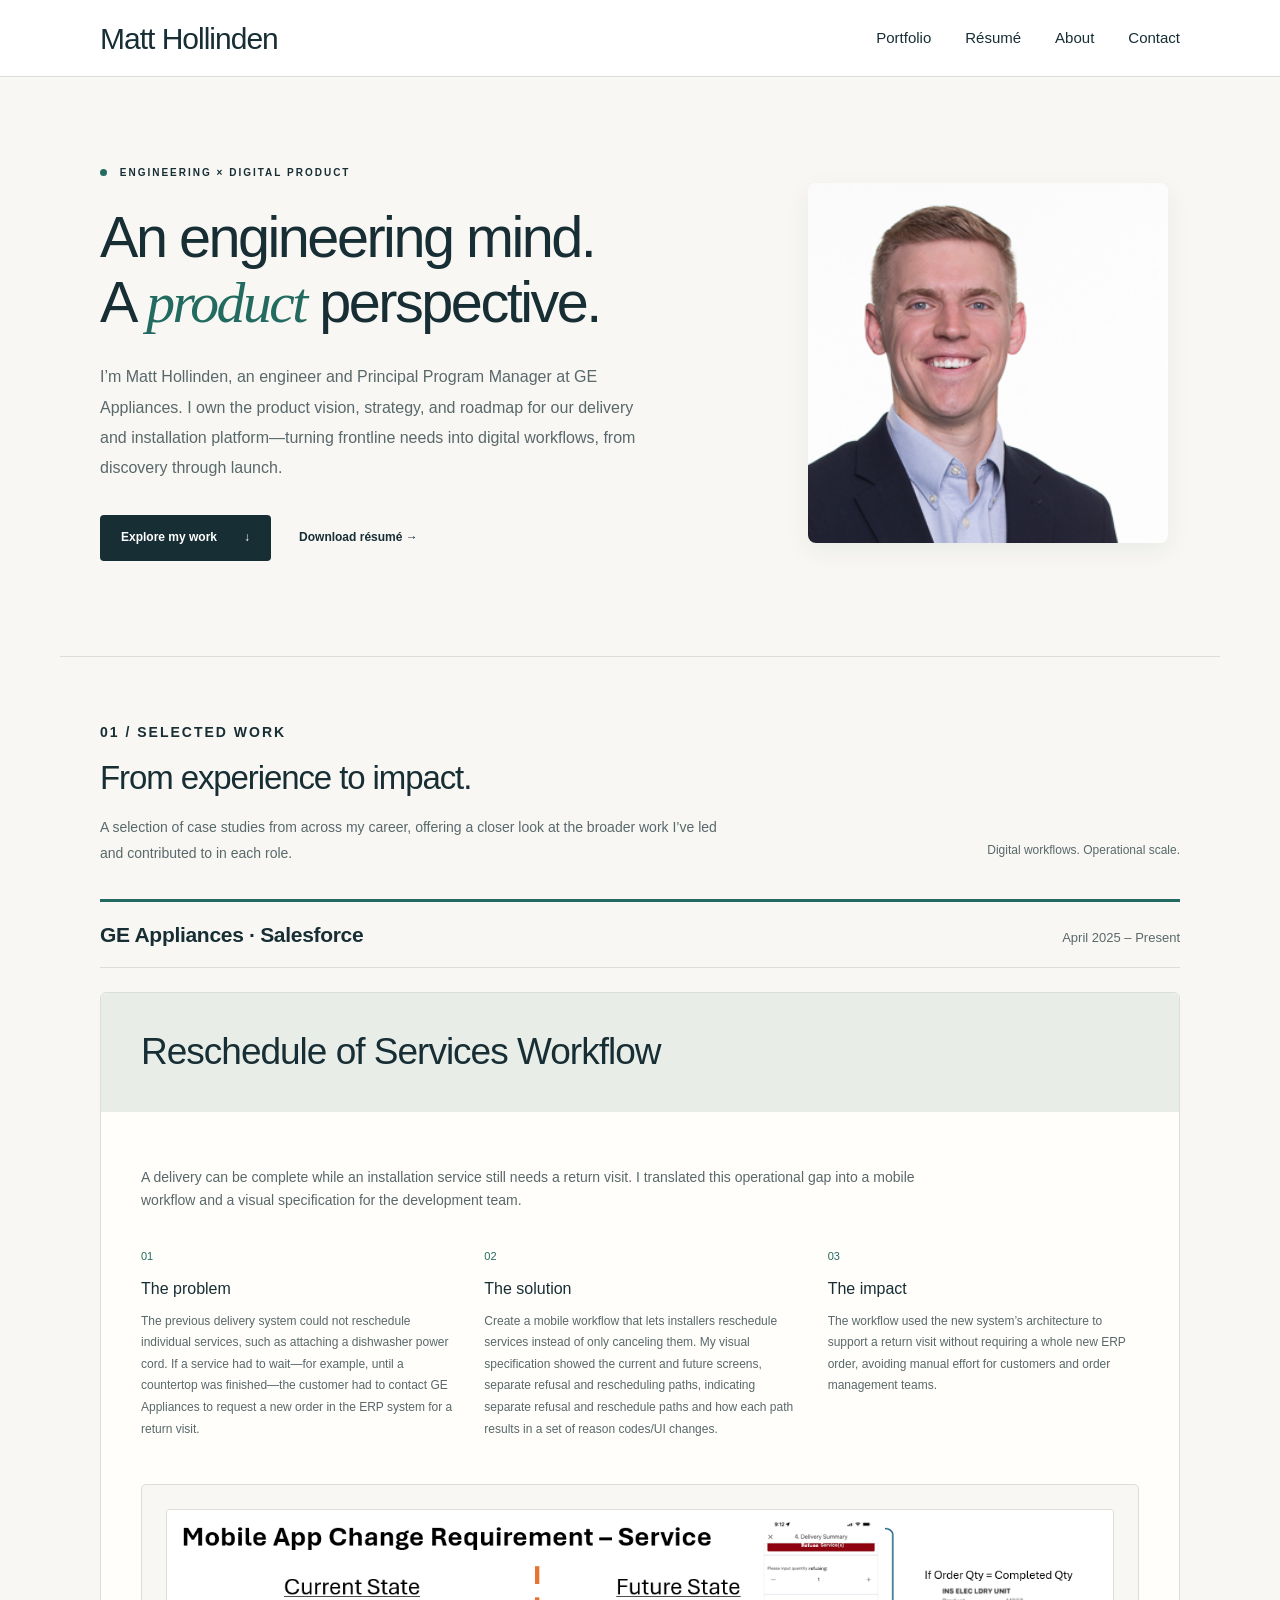
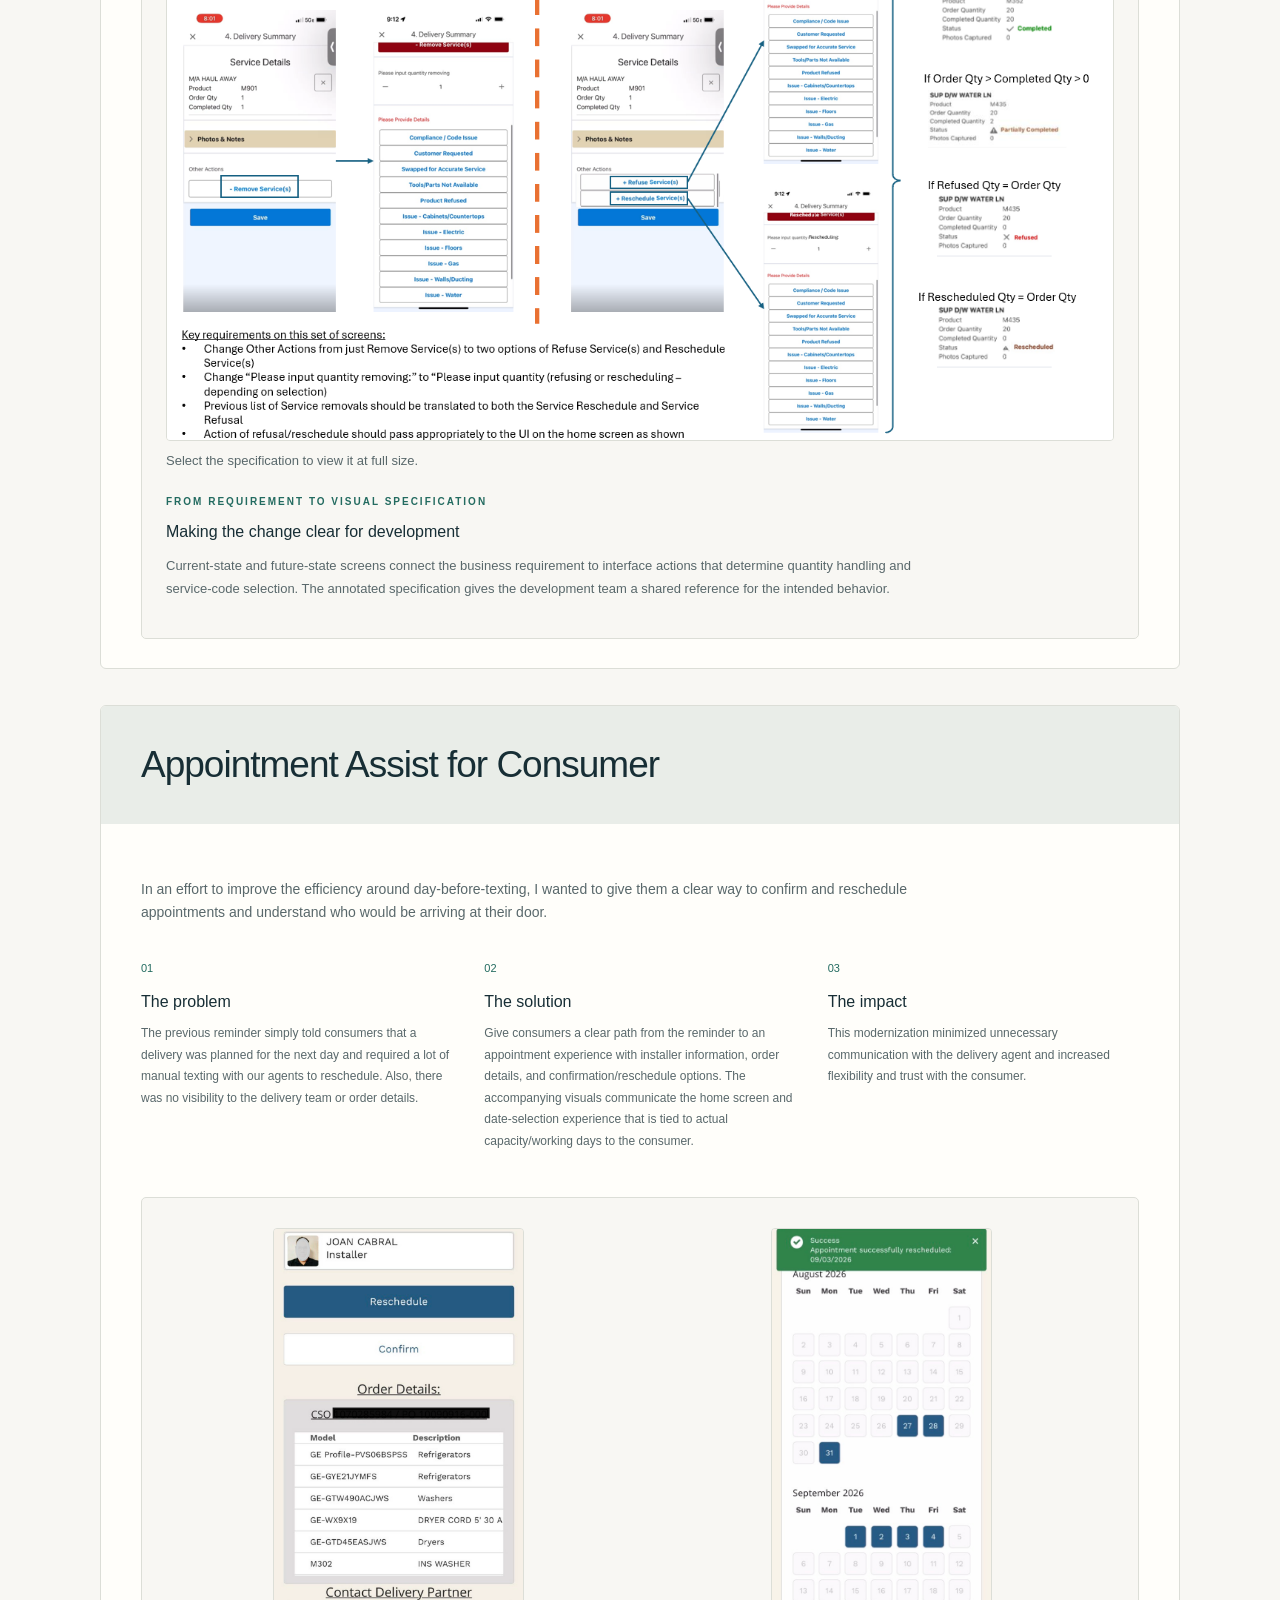
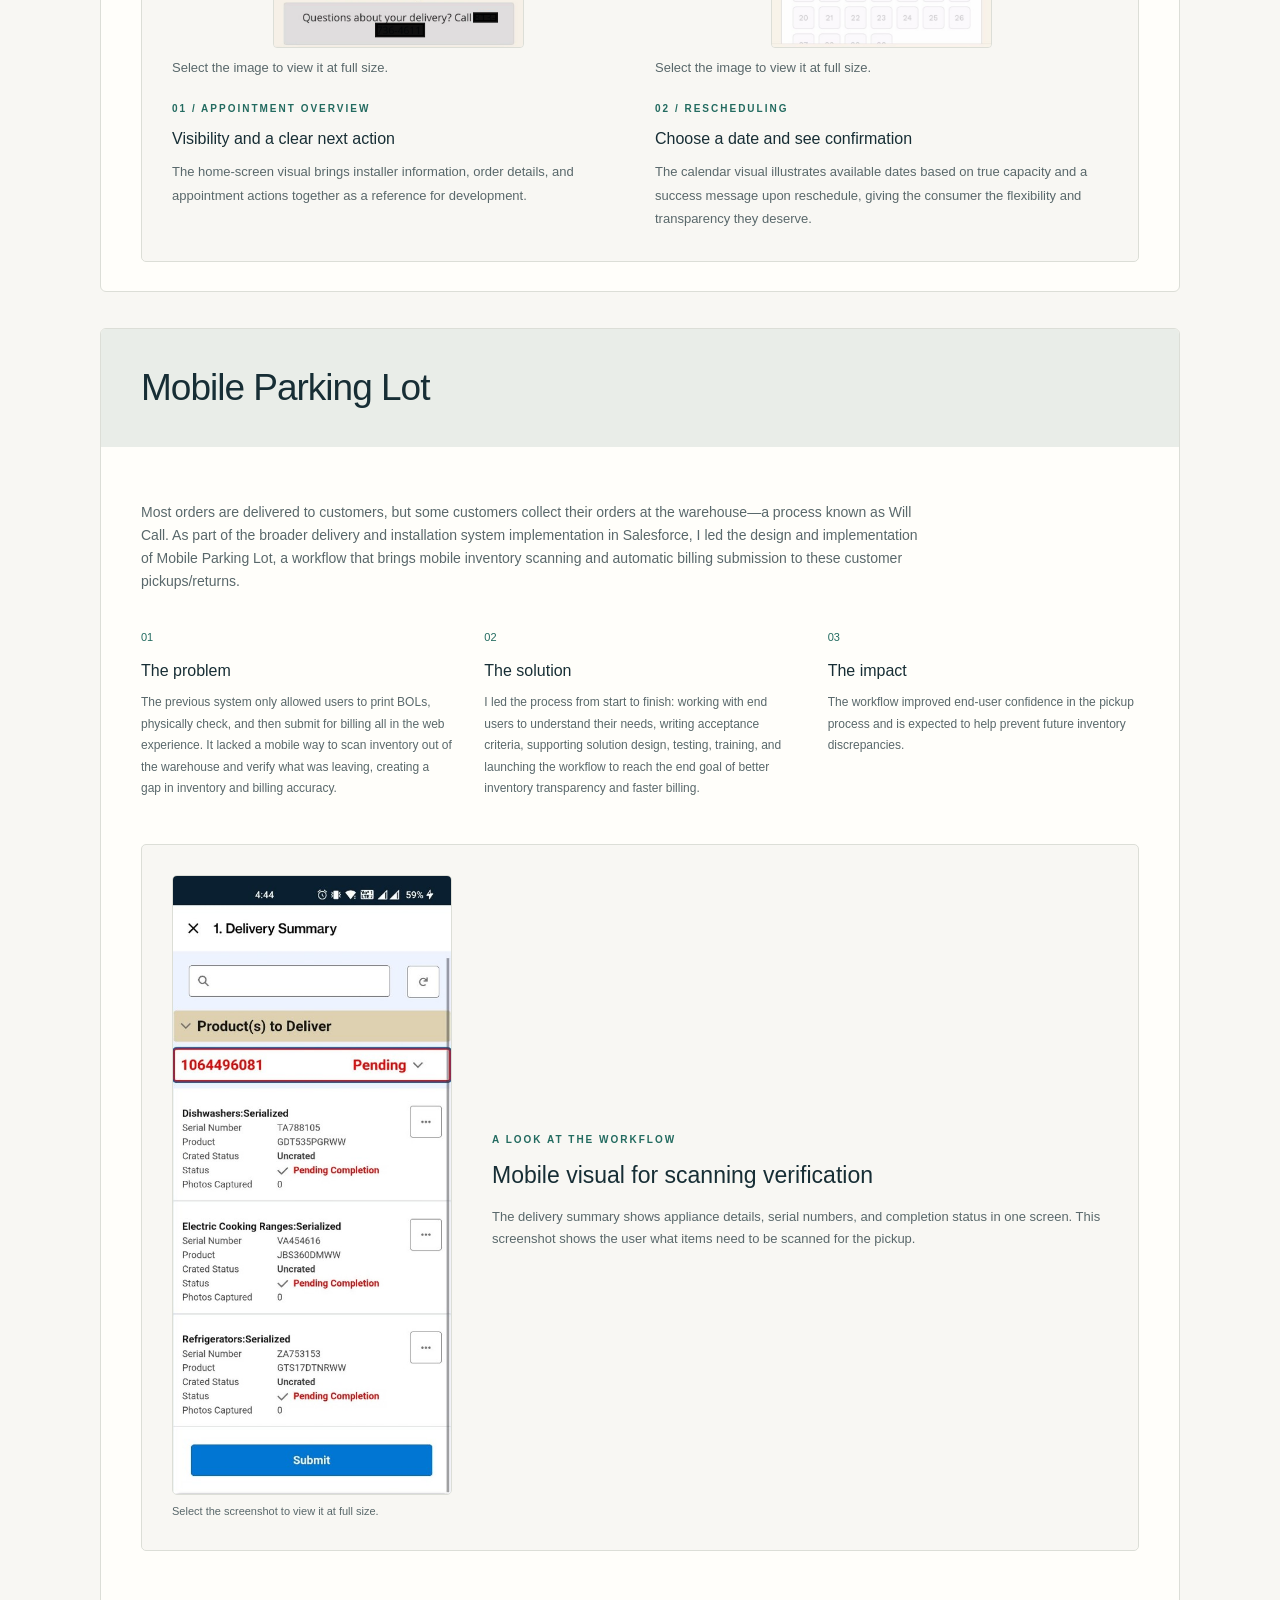
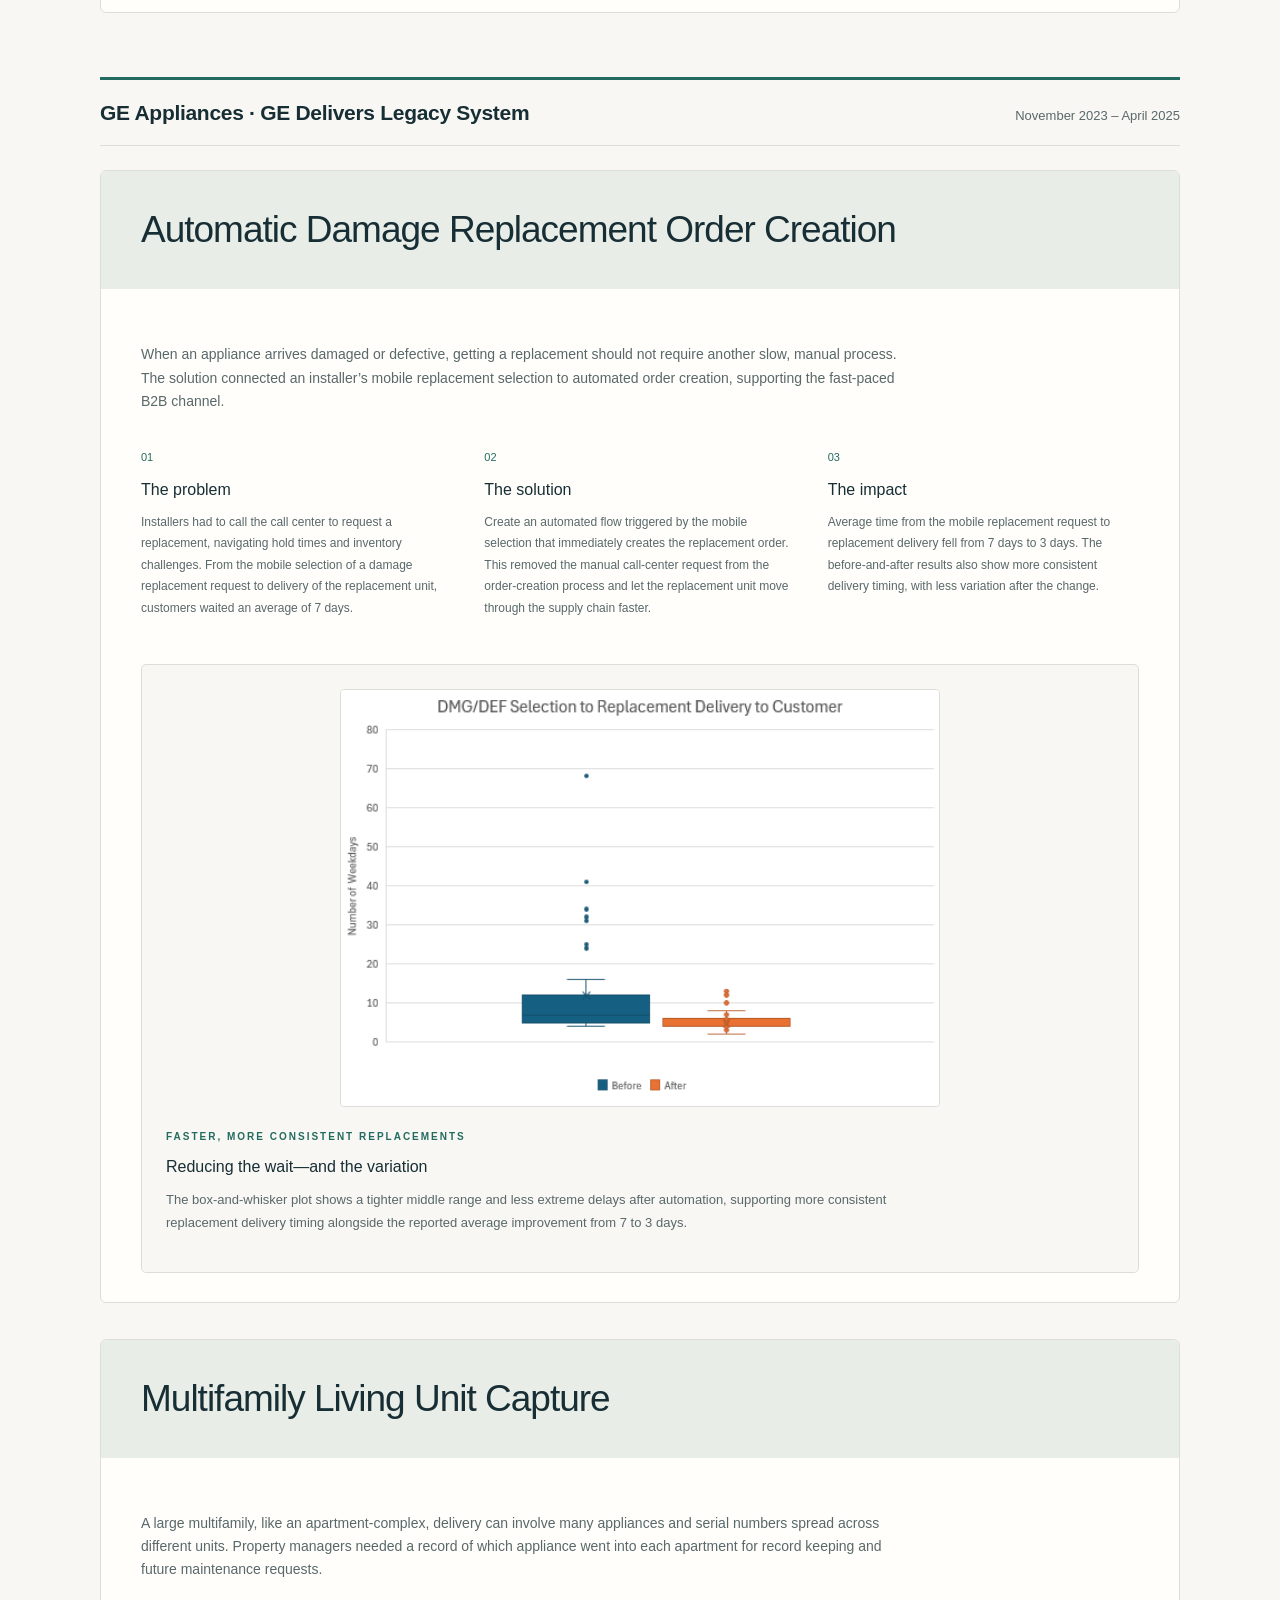
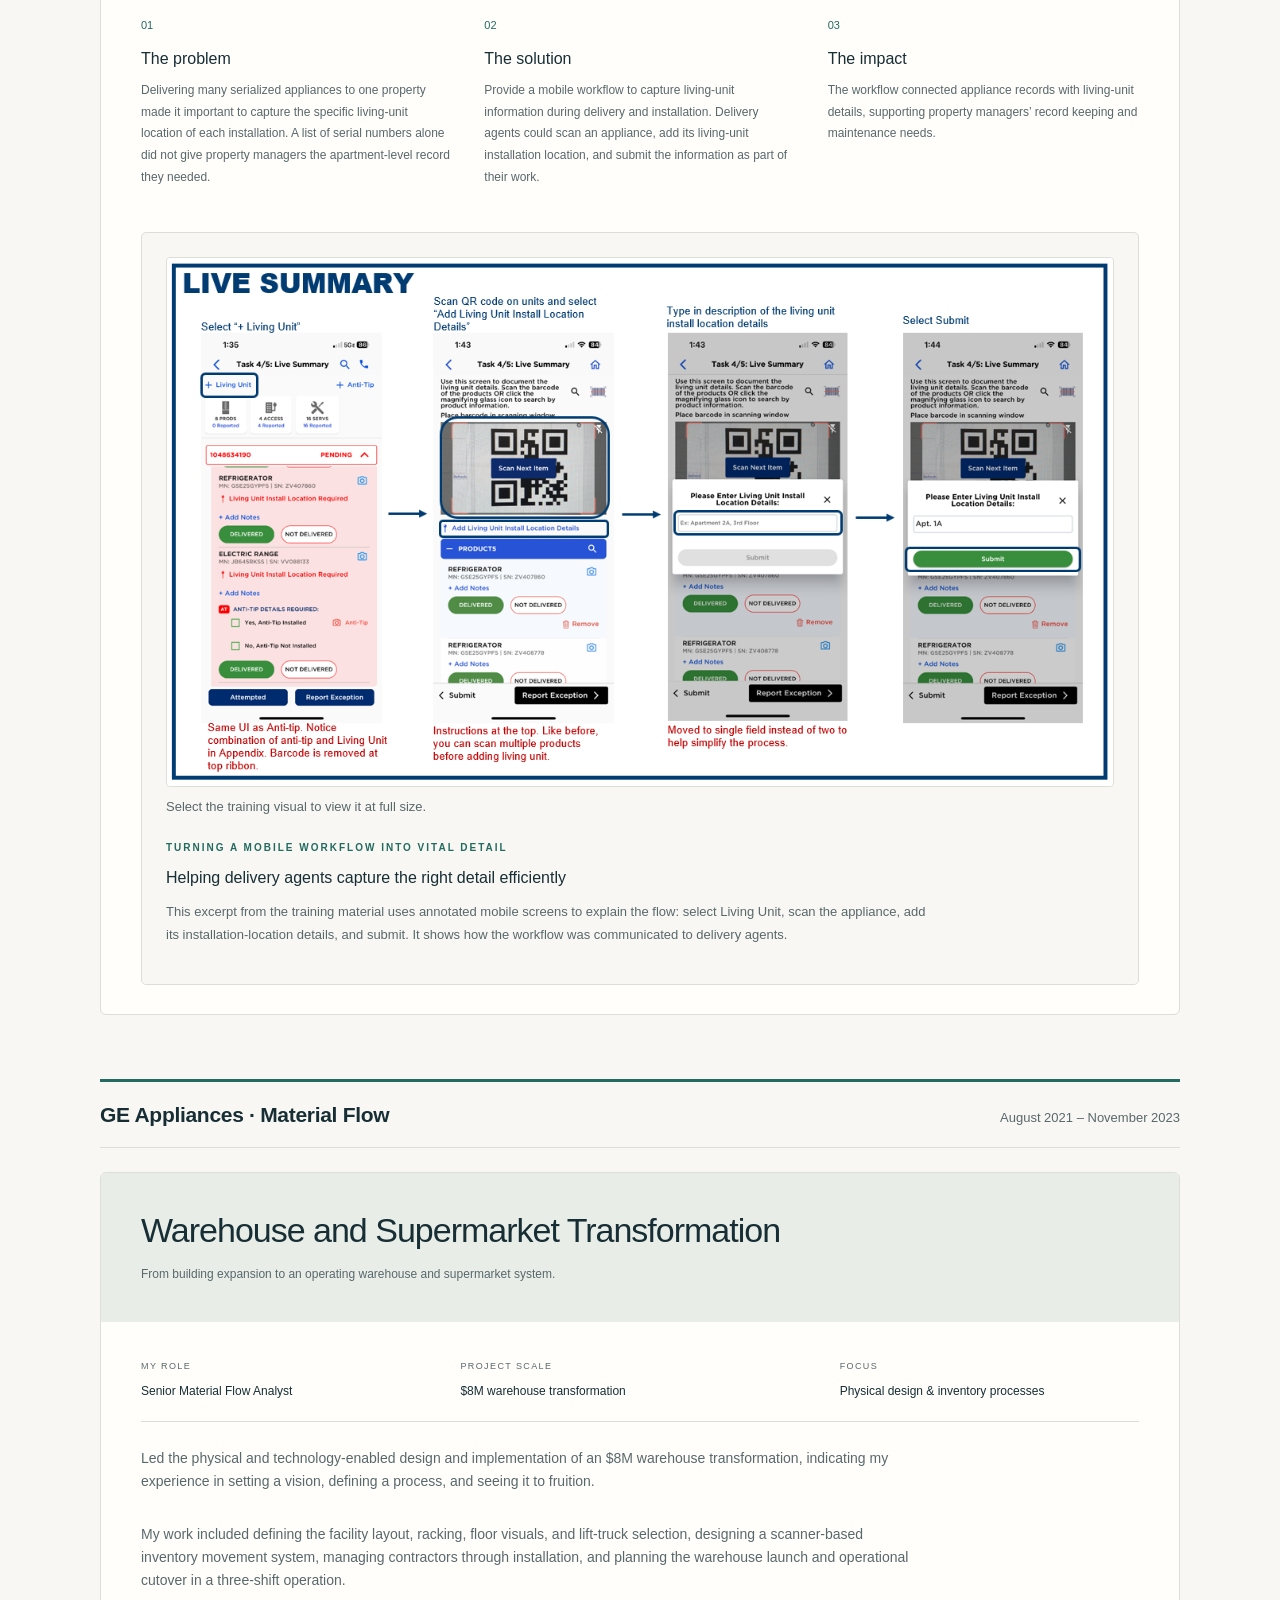
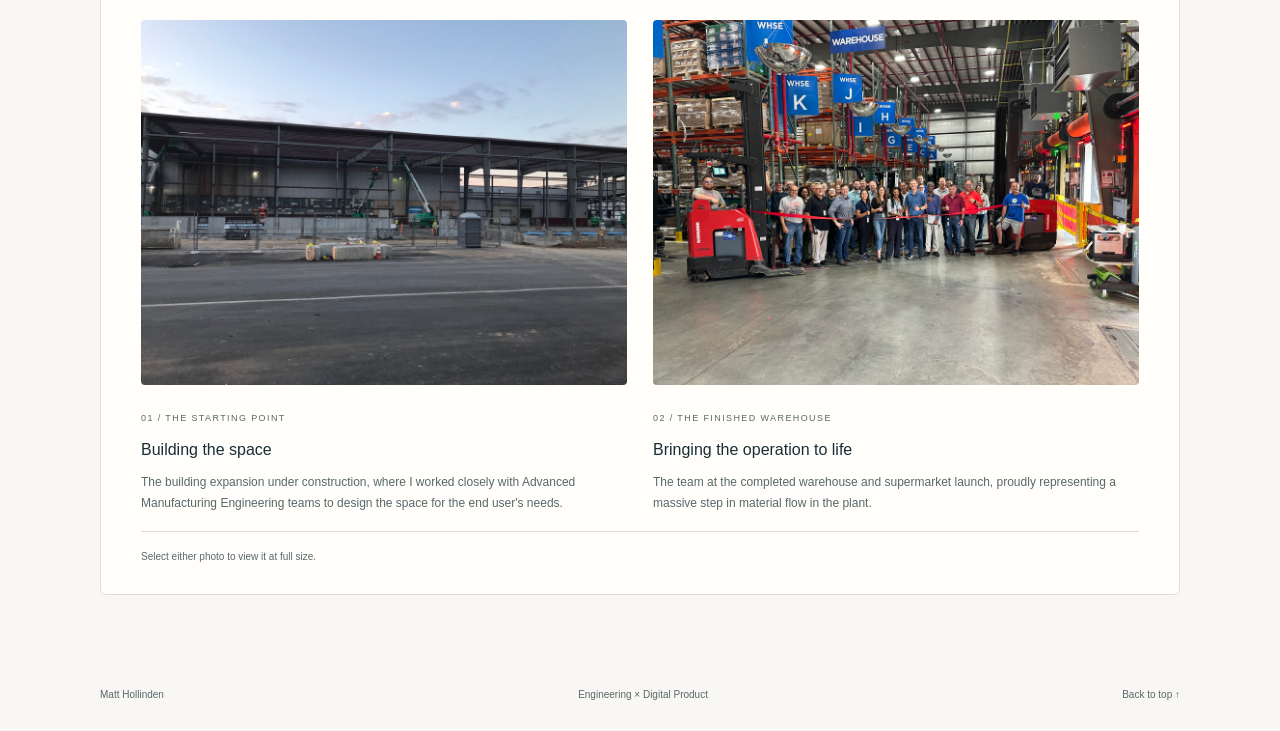
==== commit 5e27b302: "Spelling/grammar errors" ====
--- a/index.html
+++ b/index.html
@@ -62,10 +62,10 @@
         <div class="case-banner case-banner-compact"><div><h3>Mobile Parking Lot</h3></div></div>
         <div class="case-content">
           <p class="case-summary">Most orders are delivered to customers, but some customers collect their orders at the warehouse—a process known as Will Call. As part of the broader delivery and installation system implementation in Salesforce, I led the design and implementation of Mobile Parking Lot, a workflow that brings mobile inventory scanning and automatic billing submission to these customer pickups/returns.</p>
-          <div class="case-grid"><section><span class="step">01</span><h4>The problem</h4><p class="placeholder">The previous system only allowed users to print BOL's, physically check, and then submit for billing all in the web experience. It lacked a mobile way to scan inventory out of the warehouse and verify what was leaving, creating a gap in inventory and billing accuracy.</p></section><section><span class="step">02</span><h4>The solution</h4><p class="placeholder">I led the process from start to finish: working with end users to understand their needs, writing acceptance criteria, supporting solution design, testing, training, and launching the workflow to reach the end goal of better inventory transparancy and faster billing.</p></section><section><span class="step">03</span><h4>The impact</h4><p class="placeholder">The workflow improved end-user confidence in the pickup process and is expected to help prevent future inventory discrepancies.</p></section></div>
+          <div class="case-grid"><section><span class="step">01</span><h4>The problem</h4><p class="placeholder">The previous system only allowed users to print BOLs, physically check, and then submit for billing all in the web experience. It lacked a mobile way to scan inventory out of the warehouse and verify what was leaving, creating a gap in inventory and billing accuracy.</p></section><section><span class="step">02</span><h4>The solution</h4><p class="placeholder">I led the process from start to finish: working with end users to understand their needs, writing acceptance criteria, supporting solution design, testing, training, and launching the workflow to reach the end goal of better inventory transparency and faster billing.</p></section><section><span class="step">03</span><h4>The impact</h4><p class="placeholder">The workflow improved end-user confidence in the pickup process and is expected to help prevent future inventory discrepancies.</p></section></div>
           <figure class="mobile-workflow-figure">
             <div class="screenshot-preview"><a href="assets/mobile-parking-lot.jpg" target="_blank" rel="noopener" aria-label="View full-size Mobile Parking Lot delivery summary screenshot"><img src="assets/mobile-parking-lot.jpg" alt="Mobile delivery summary listing serialized appliances, serial numbers, pending completion statuses, and a Submit button" width="474" height="1054" loading="lazy"></a><p class="image-hint">Select the screenshot to view it at full size.</p></div>
-            <figcaption><p class="eyebrow">A LOOK AT THE WORKFLOW</p><h4>Mobile visual for scanning verification</h4><p>The delivery summary shows appliance details, serial numbers, and completion status in one screen. This screenshot shows the user what items need to be scanned in order to prevent for the pickup.</p></figcaption>
+            <figcaption><p class="eyebrow">A LOOK AT THE WORKFLOW</p><h4>Mobile visual for scanning verification</h4><p>The delivery summary shows appliance details, serial numbers, and completion status in one screen. This screenshot shows the user what items need to be scanned for the pickup.</p></figcaption>
           </figure>
           
         </div>
@@ -76,7 +76,7 @@
       <article class="case-study legacy-project" aria-labelledby="replacement-title">
         <div class="case-banner case-banner-compact"><div><h3 id="replacement-title">Automatic Damage Replacement Order Creation</h3></div></div>
         <div class="case-content">
-          <p class="case-summary">When an appliance arrives damaged or defective, getting a replacement should not require another slow, manual process. The solution connected an installer’s mobile replacement selection to automated order creation, supporting the fast paced B2B channel.</p>
+          <p class="case-summary">When an appliance arrives damaged or defective, getting a replacement should not require another slow, manual process. The solution connected an installer’s mobile replacement selection to automated order creation, supporting the fast-paced B2B channel.</p>
           <div class="case-grid">
             <section><span class="step">01</span><h4>The problem</h4><p class="placeholder">Installers had to call the call center to request a replacement, navigating hold times and inventory challenges. From the mobile selection of a damage replacement request to delivery of the replacement unit, customers waited an average of 7 days.</p></section>
             <section><span class="step">02</span><h4>The solution</h4><p class="placeholder">Create an automated flow triggered by the mobile selection that immediately creates the replacement order. This removed the manual call-center request from the order-creation process and let the replacement unit move through the supply chain faster.</p></section>
@@ -111,7 +111,7 @@
         <div class="case-content">
           <div class="case-meta"><div><span class="label">MY ROLE</span><p>Senior Material Flow Analyst</p></div><div><span class="label">PROJECT SCALE</span><p>$8M warehouse transformation</p></div><div><span class="label">FOCUS</span><p>Physical design & inventory processes</p></div></div>
           <p class="case-summary">Led the physical and technology-enabled design and implementation of an $8M warehouse transformation, indicating my experience in setting a vision, defining a process, and seeing it to fruition.</p>
-          <p class="warehouse-detail">My work included defining the facility layout, racking, floor visuals, and lift-truck selection, designing an scanner-based inventory movement system, managing contractors through installation, and planning the warehouse launch and operational cutover in a three shift operation.</p>
+          <p class="warehouse-detail">My work included defining the facility layout, racking, floor visuals, and lift-truck selection, designing a scanner-based inventory movement system, managing contractors through installation, and planning the warehouse launch and operational cutover in a three-shift operation.</p>
           <div class="warehouse-gallery">
             <figure><a href="assets/warehouse-expansion.jpg" target="_blank" rel="noopener" aria-label="View full-size photo of the warehouse expansion under construction"><img src="assets/warehouse-expansion.jpg" alt="Warehouse building expansion under construction, with exposed steel framing and construction lifts" width="4032" height="3024" loading="lazy"></a><figcaption><span class="label">01 / THE STARTING POINT</span><h4>Building the space</h4><p>The building expansion under construction, where I worked closely with Advanced Manufacturing Engineering teams to design the space for the end user's needs.</p></figcaption></figure>
             <figure><a href="assets/warehouse-completed.jpg" target="_blank" rel="noopener" aria-label="View full-size photo of the completed warehouse and team"><img src="assets/warehouse-completed.jpg" alt="Team gathered for a ribbon cutting inside the completed warehouse, with stocked racks, aisle signs, and lift trucks" width="4032" height="3024" loading="lazy"></a><figcaption><span class="label">02 / THE FINISHED WAREHOUSE</span><h4>Bringing the operation to life</h4><p>The team at the completed warehouse and supermarket launch, proudly representing a massive step in material flow in the plant.</p></figcaption></figure>
